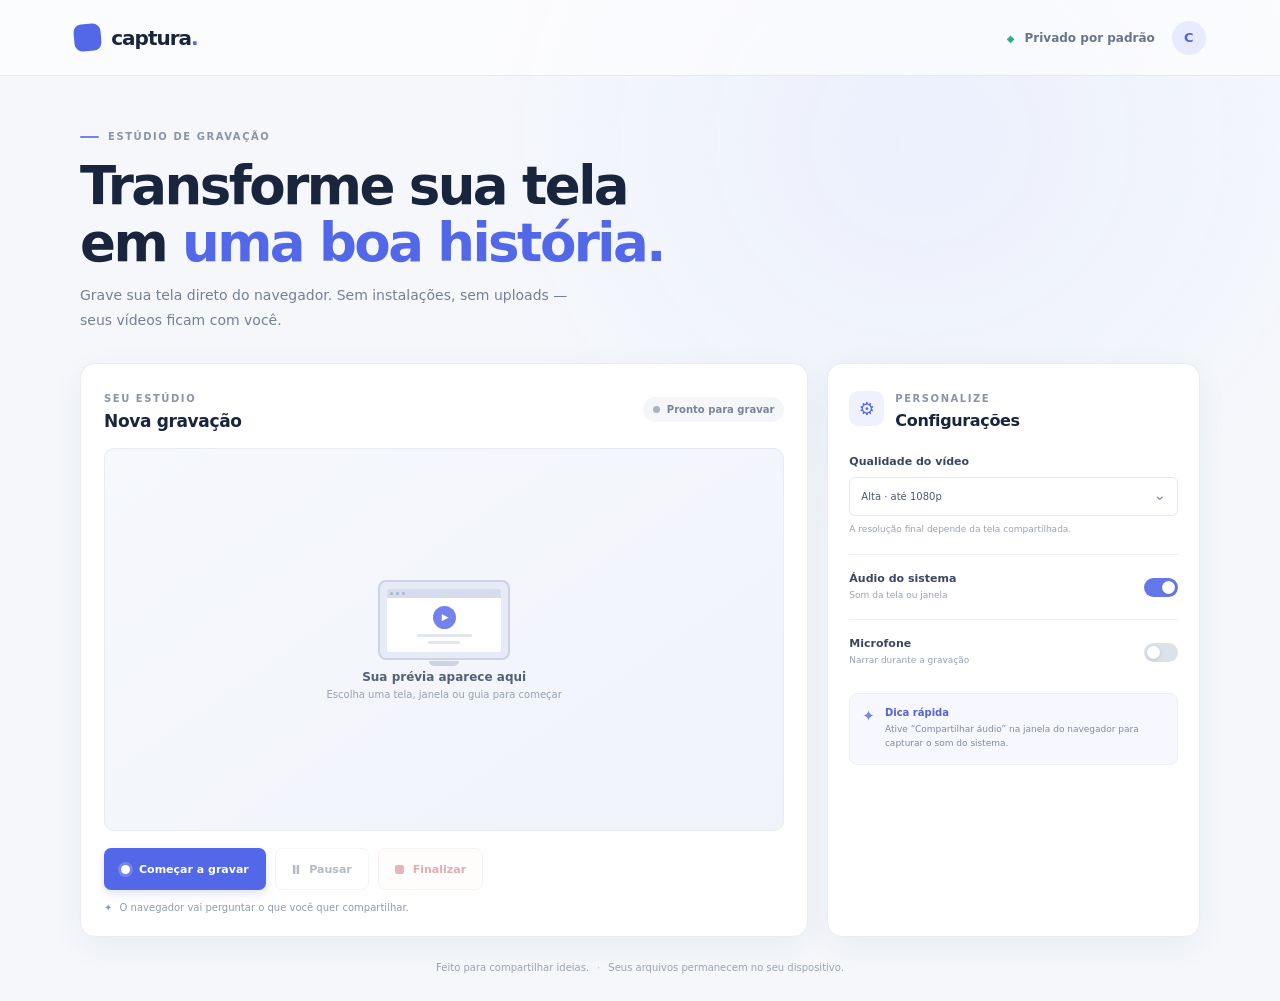
==== index.html @ 2ea48a38 "captura" ====
<!doctype html>
<html lang="pt-BR">
<head>
  <meta charset="utf-8">
  <meta name="viewport" content="width=device-width, initial-scale=1">
  <meta name="theme-color" content="#f5f7fb">
  <title>Captura — Gravador de tela</title>
  <link rel="stylesheet" href="style.css">
  <script src="script.js" defer></script>
</head>
<body>
  <div class="app-shell">
    <header class="topbar">
      <a class="brand" href="#inicio" aria-label="Captura, início">
        <span class="brand-mark" aria-hidden="true"><span></span><span></span><span></span><span></span></span>
        <span>captura<span class="brand-dot">.</span></span>
      </a>
      <div class="topbar-right">
        <span class="local-badge"><span class="lock-icon" aria-hidden="true">◆</span> Privado por padrão</span>
        <span class="avatar" aria-hidden="true">C</span>
      </div>
    </header>

    <main id="inicio">
      <section class="intro">
        <div class="eyebrow"><span class="eyebrow-line"></span> ESTÚDIO DE GRAVAÇÃO</div>
        <h1>Transforme sua tela<br>em <span>uma boa história.</span></h1>
        <p>Grave sua tela direto do navegador. Sem instalações, sem uploads — seus vídeos ficam com você.</p>
      </section>

      <section class="workspace" aria-label="Estúdio de gravação">
        <div class="studio-card">
          <div class="studio-heading">
            <div>
              <span class="section-kicker">SEU ESTÚDIO</span>
              <h2>Nova gravação</h2>
            </div>
            <div class="status-pill" id="statusPill"><span class="status-dot"></span><span id="statusText">Pronto para gravar</span></div>
          </div>

          <div class="preview" id="previewArea">
            <video id="previewVideo" autoplay muted playsinline aria-label="Pré-visualização da gravação"></video>
            <div class="preview-empty" id="previewEmpty">
              <div class="screen-illustration" aria-hidden="true">
                <div class="screen-top"><i></i><i></i><i></i></div>
                <div class="screen-content"><span class="screen-play">▶</span><span class="screen-line"></span><span class="screen-line short"></span></div>
                <span class="screen-stand"></span>
              </div>
              <strong>Sua prévia aparece aqui</strong>
              <span>Escolha uma tela, janela ou guia para começar</span>
            </div>
            <div class="preview-live" id="liveIndicator" hidden><span></span> AO VIVO</div>
            <div class="preview-timer" id="timerDisplay" hidden>00:00:00</div>
          </div>

          <div class="record-controls">
            <button class="button button-record" id="startButton" type="button">
              <span class="record-icon" aria-hidden="true"></span> Começar a gravar
            </button>
            <button class="button button-secondary" id="pauseButton" type="button" disabled>
              <span class="pause-icon" aria-hidden="true">Ⅱ</span> Pausar
            </button>
            <button class="button button-stop" id="stopButton" type="button" disabled>
              <span class="stop-icon" aria-hidden="true"></span> Finalizar
            </button>
          </div>
          <p class="inline-hint" id="recordingHint"><span aria-hidden="true">✦</span> O navegador vai perguntar o que você quer compartilhar.</p>

          <div class="result-panel" id="resultPanel" hidden>
            <div class="result-icon" aria-hidden="true">✓</div>
            <div class="result-copy"><strong>Gravação pronta!</strong><span id="resultDetails">Seu vídeo está preparado para download.</span></div>
            <a class="button button-download" id="downloadLink" href="#" download="gravacao-de-tela.webm">Baixar vídeo <span aria-hidden="true">↓</span></a>
            <button class="icon-button" id="dismissResult" type="button" aria-label="Fechar aviso">×</button>
          </div>
        </div>

        <aside class="settings-card">
          <div class="settings-heading">
            <div class="settings-icon" aria-hidden="true">⚙</div>
            <div><span class="section-kicker">PERSONALIZE</span><h2>Configurações</h2></div>
          </div>

          <div class="setting-group">
            <label class="setting-label" for="qualitySelect">Qualidade do vídeo</label>
            <div class="select-wrap"><select id="qualitySelect"><option value="standard">Padrão · 720p</option><option value="high" selected>Alta · até 1080p</option><option value="maximum">Máxima · original</option></select><span aria-hidden="true">⌄</span></div>
            <span class="setting-help">A resolução final depende da tela compartilhada.</span>
          </div>

          <div class="setting-divider"></div>
          <div class="setting-group audio-group">
            <div class="setting-label-row"><div><label class="setting-label" for="systemAudio">Áudio do sistema</label><span class="setting-help">Som da tela ou janela</span></div><label class="switch"><input id="systemAudio" type="checkbox" checked><span class="switch-track"></span><span class="sr-only">Incluir áudio do sistema</span></label></div>
          </div>
          <div class="setting-divider"></div>
          <div class="setting-group audio-group">
            <div class="setting-label-row"><div><label class="setting-label" for="microphone">Microfone</label><span class="setting-help">Narrar durante a gravação</span></div><label class="switch"><input id="microphone" type="checkbox"><span class="switch-track"></span><span class="sr-only">Incluir microfone</span></label></div>
          </div>

          <div class="tip-card"><span class="tip-sparkle" aria-hidden="true">✦</span><div><strong>Dica rápida</strong><p>Ative “Compartilhar áudio” na janela do navegador para capturar o som do sistema.</p></div></div>
        </aside>
      </section>

      <footer class="page-footer"><span>Feito para compartilhar ideias.</span><span class="footer-separator">·</span><span>Seus arquivos permanecem no seu dispositivo.</span></footer>
    </main>

    <div class="toast" id="toast" role="status" aria-live="polite"></div>
  </div>
</body>
</html>
---- style.css ----
:root {
  color-scheme: light;
  --ink: #18253d;
  --muted: #748097;
  --blue: #5268e8;
  --blue-dark: #4055d2;
  --line: #e8ebf2;
  --surface: #fff;
  --canvas: #f5f7fb;
  font-family: Inter, ui-sans-serif, system-ui, -apple-system, BlinkMacSystemFont, "Segoe UI", sans-serif;
  font-synthesis: none;
}

* { box-sizing: border-box; }
body { margin: 0; min-width: 320px; color: var(--ink); background: var(--canvas); }
button, select { font: inherit; }
button:focus-visible, select:focus-visible, a:focus-visible, input:focus-visible + .switch-track { outline: 3px solid #a8b5ff; outline-offset: 3px; }
.app-shell { min-height: 100vh; overflow: hidden; background: radial-gradient(ellipse at 72% 14%, rgba(230, 235, 255, .58), transparent 34%), var(--canvas); }
.topbar { height: 76px; padding: 0 max(5.8vw, 26px); border-bottom: 1px solid rgba(222, 227, 237, .72); display: flex; align-items: center; justify-content: space-between; background: rgba(255,255,255,.64); }
.brand { display: inline-flex; align-items: center; gap: 10px; color: var(--ink); text-decoration: none; font-size: 20px; font-weight: 760; letter-spacing: -1px; }
.brand-dot { color: var(--blue); }
.brand-mark { width: 27px; height: 27px; display: grid; grid-template-columns: 1fr 1fr; align-content: center; gap: 3px; padding: 5px; border-radius: 8px; background: var(--blue); transform: rotate(-5deg); }
.brand-mark span { border-radius: 2px; background: white; }
.brand-mark span:nth-child(2), .brand-mark span:nth-child(3) { opacity: .58; }
.topbar-right { display: flex; align-items: center; gap: 17px; }
.local-badge { color: #68758d; font-size: 12px; font-weight: 600; }
.lock-icon { margin-right: 6px; color: #35a985; font-size: 10px; }
.avatar { display: grid; width: 34px; height: 34px; place-items: center; color: #5265d7; background: #e8ebff; border-radius: 50%; font-size: 13px; font-weight: 700; }
main { width: min(1120px, calc(100% - 48px)); margin: 0 auto; }
.intro { padding: 55px 0 31px; max-width: 620px; }
.eyebrow, .section-kicker { color: #8994a8; font-size: 10px; font-weight: 750; letter-spacing: 1.55px; }
.eyebrow { display: flex; align-items: center; gap: 9px; }
.eyebrow-line { width: 19px; height: 2px; background: #7282ee; border-radius: 2px; }
h1 { margin: 15px 0 12px; font-size: clamp(35px, 4.5vw, 53px); line-height: 1.08; letter-spacing: -2.55px; font-weight: 740; }
h1 span { color: var(--blue); }
.intro p { max-width: 510px; margin: 0; color: var(--muted); font-size: 14px; line-height: 1.75; }
.workspace { display: grid; grid-template-columns: minmax(0, 1.72fr) minmax(285px, .88fr); align-items: stretch; gap: 19px; }
.studio-card, .settings-card { background: var(--surface); border: 1px solid #e9ecf3; border-radius: 15px; box-shadow: 0 9px 32px rgba(39, 54, 93, .055); }
.studio-card { padding: 23px; min-width: 0; }
.studio-heading { display: flex; align-items: center; justify-content: space-between; gap: 12px; padding-bottom: 17px; }
.studio-heading h2, .settings-heading h2 { margin: 5px 0 0; color: var(--ink); font-size: 17px; letter-spacing: -.35px; }
.status-pill { display: flex; align-items: center; gap: 7px; padding: 7px 10px; color: #79849a; border-radius: 20px; background: #f4f6f9; font-size: 10px; font-weight: 600; white-space: nowrap; }
.status-dot { width: 7px; height: 7px; border-radius: 50%; background: #aab3c2; }
.status-pill.is-recording { color: #c94551; background: #fff0f1; }
.status-pill.is-recording .status-dot { background: #e04c5a; box-shadow: 0 0 0 3px rgba(224,76,90,.13); animation: pulse 1.4s infinite; }
.status-pill.is-paused { color: #ad7b23; background: #fff7e6; }
.status-pill.is-paused .status-dot { background: #e0a83f; }
.preview { position: relative; display: grid; min-height: 286px; aspect-ratio: 16 / 9; overflow: hidden; place-items: center; border: 1px solid #e8ebf2; border-radius: 10px; background: linear-gradient(145deg, #f6f8fc, #f0f3fa); }
.preview video { display: none; width: 100%; height: 100%; object-fit: contain; background: #111; }
.preview.has-video video { display: block; }
.preview-empty { display: flex; flex-direction: column; align-items: center; padding: 22px; text-align: center; }
.preview-empty strong { margin-top: 10px; color: #526078; font-size: 12px; font-weight: 650; }
.preview-empty > span { margin-top: 5px; color: #96a0b1; font-size: 10px; }
.screen-illustration { position: relative; width: 132px; height: 80px; padding: 7px; border: 2px solid #cbd3e4; border-radius: 8px; background: #e7eaf7; }
.screen-top { display: flex; gap: 3px; height: 9px; align-items: center; padding-left: 3px; border-radius: 3px 3px 0 0; background: #d6dcef; }
.screen-top i { width: 3px; height: 3px; border-radius: 50%; background: #aab5ce; }
.screen-content { position: relative; display: flex; height: 54px; align-items: center; justify-content: center; flex-direction: column; gap: 4px; border-radius: 0 0 3px 3px; background: #fff; }
.screen-play { display: grid; width: 23px; height: 23px; margin-bottom: 1px; place-items: center; padding-left: 2px; border-radius: 50%; color: #fff; background: #7383eb; font-size: 9px; }
.screen-line { width: 55px; height: 3px; border-radius: 3px; background: #e2e6f0; }
.screen-line.short { width: 32px; }
.screen-stand { position: absolute; bottom: -8px; left: 50%; width: 30px; height: 5px; transform: translateX(-50%); border-radius: 0 0 5px 5px; background: #cbd3e4; }
.preview-live, .preview-timer { position: absolute; z-index: 1; top: 12px; padding: 6px 9px; border-radius: 5px; color: white; background: rgba(20, 26, 39, .76); font-size: 10px; font-variant-numeric: tabular-nums; }
.preview-live { left: 12px; color: #fff; font-weight: 750; letter-spacing: .8px; }
.preview-live span { display: inline-block; width: 6px; height: 6px; margin-right: 5px; border-radius: 50%; background: #f0525e; }
.preview-timer { right: 12px; font-weight: 650; }
.record-controls { display: flex; flex-wrap: wrap; gap: 9px; padding-top: 17px; }
.button { min-height: 42px; display: inline-flex; align-items: center; justify-content: center; gap: 9px; padding: 0 16px; border: 1px solid transparent; border-radius: 7px; cursor: pointer; text-decoration: none; font-size: 11px; font-weight: 680; transition: transform .15s ease, background .15s ease, box-shadow .15s ease; }
.button:not(:disabled):hover { transform: translateY(-1px); }
.button:disabled { opacity: .43; cursor: not-allowed; }
.button-record { color: white; background: var(--blue); box-shadow: 0 4px 10px rgba(82,104,232,.17); }
.button-record:not(:disabled):hover { background: var(--blue-dark); box-shadow: 0 6px 15px rgba(82,104,232,.24); }
.record-icon { width: 9px; height: 9px; border-radius: 50%; background: #fff; box-shadow: 0 0 0 3px rgba(255,255,255,.2); }
.button-secondary { color: #526078; border-color: #e5e8ef; background: #fff; }
.button-secondary:hover:not(:disabled) { background: #f8f9fc; }
.button-stop { color: #b5444e; border-color: #f2dfe1; background: #fff9f9; }
.stop-icon { width: 9px; height: 9px; border-radius: 2px; background: #ca5862; }
.pause-icon { font-size: 13px; line-height: 1; }
.inline-hint { margin: 12px 0 0; color: #909bad; font-size: 10px; }
.inline-hint span { margin-right: 4px; color: #8795ee; }
.settings-card { padding: 23px 21px; }
.settings-heading { display: flex; align-items: center; gap: 11px; padding-bottom: 25px; }
.settings-heading h2 { font-size: 16px; }
.settings-icon { display: grid; width: 35px; height: 35px; place-items: center; color: #596ce0; background: #eff1ff; border-radius: 9px; font-size: 18px; }
.setting-group { display: block; }
.setting-label { display: block; color: #394761; font-size: 11px; font-weight: 680; }
.select-wrap { position: relative; margin-top: 9px; }
.select-wrap select { width: 100%; height: 39px; appearance: none; padding: 0 34px 0 11px; border: 1px solid #e4e8f0; border-radius: 6px; color: #4c5870; background: #fff; font-size: 10px; cursor: pointer; }
.select-wrap > span { position: absolute; top: 9px; right: 12px; color: #8791a3; pointer-events: none; font-size: 15px; }
.setting-help { display: block; margin-top: 7px; color: #99a2b1; font-size: 9px; line-height: 1.5; }
.setting-divider { height: 1px; margin: 17px 0; background: #eef0f4; }
.setting-label-row { display: flex; justify-content: space-between; align-items: center; gap: 10px; }
.audio-group .setting-help { margin-top: 4px; }
.switch { position: relative; display: inline-flex; width: 34px; height: 19px; flex: 0 0 auto; cursor: pointer; }
.switch input { position: absolute; width: 1px; height: 1px; opacity: 0; }
.switch-track { width: 34px; height: 19px; border-radius: 20px; background: #dce1ea; transition: background .18s; }
.switch-track::after { position: absolute; top: 3px; left: 3px; width: 13px; height: 13px; border-radius: 50%; background: white; box-shadow: 0 1px 3px rgba(30,42,66,.18); content: ""; transition: transform .18s; }
.switch input:checked + .switch-track { background: #6578e9; }
.switch input:checked + .switch-track::after { transform: translateX(15px); }
.sr-only { position: absolute; width: 1px; height: 1px; padding: 0; overflow: hidden; clip: rect(0,0,0,0); white-space: nowrap; clip-path: inset(50%); }
.tip-card { display: flex; gap: 10px; margin-top: 25px; padding: 13px 12px; border: 1px solid #eceeff; border-radius: 8px; background: #f7f8ff; }
.tip-sparkle { color: #7585ed; font-size: 15px; }
.tip-card strong { display: block; margin-bottom: 4px; color: #5363c8; font-size: 10px; }
.tip-card p { margin: 0; color: #7f89a4; font-size: 9px; line-height: 1.6; }
.result-panel { display: flex; align-items: center; gap: 10px; margin-top: 16px; padding: 12px; border: 1px solid #dcefe6; border-radius: 8px; background: #f5fbf8; }
.result-icon { display: grid; width: 26px; height: 26px; flex: 0 0 auto; place-items: center; color: #26956b; border-radius: 50%; background: #e1f4eb; font-size: 13px; font-weight: 800; }
.result-copy { display: flex; min-width: 0; flex: 1; flex-direction: column; gap: 3px; }
.result-copy strong { color: #32694f; font-size: 10px; }
.result-copy span { overflow: hidden; color: #7b9587; font-size: 9px; text-overflow: ellipsis; white-space: nowrap; }
.button-download { min-height: 32px; padding: 0 10px; color: #fff; background: #35a579; font-size: 9px; }
.button-download:hover { background: #278b65; }
.icon-button { width: 25px; height: 25px; flex: 0 0 auto; padding: 0; border: 0; color: #93a096; background: transparent; cursor: pointer; font-size: 18px; }
.page-footer { display: flex; justify-content: center; gap: 8px; padding: 25px 0 28px; color: #9aa3b2; font-size: 10px; }
.footer-separator { color: #c1c7d1; }
.toast { position: fixed; right: 22px; bottom: 22px; z-index: 3; max-width: min(380px, calc(100vw - 40px)); padding: 12px 16px; border: 1px solid #f1dcdb; border-radius: 8px; color: #8e4445; background: #fff7f6; box-shadow: 0 8px 26px rgba(31,42,66,.12); font-size: 12px; opacity: 0; pointer-events: none; transform: translateY(8px); transition: .2s ease; }
.toast.is-visible { opacity: 1; transform: translateY(0); }
[hidden] { display: none !important; }
@keyframes pulse { 50% { box-shadow: 0 0 0 5px rgba(224,76,90,.06); } }
@media (max-width: 760px) {
  .topbar { height: 65px; padding: 0 22px; }
  main { width: min(600px, calc(100% - 36px)); }
  .intro { padding: 42px 0 24px; }
  .workspace { grid-template-columns: 1fr; }
  .settings-card { padding: 20px; }
  .tip-card { margin-top: 20px; }
}
@media (max-width: 480px) {
  .topbar-right { gap: 10px; }
  .local-badge { font-size: 10px; }
  .intro p { font-size: 13px; }
  .studio-card { padding: 16px; }
  .preview { min-height: 205px; }
  .record-controls { display: grid; grid-template-columns: 1fr 1fr; }
  .button-record { grid-column: 1 / -1; }
  .record-controls .button { padding: 0 10px; }
  .result-panel { flex-wrap: wrap; }
  .result-copy { min-width: calc(100% - 45px); }
  .button-download { margin-left: 36px; }
  .page-footer { flex-wrap: wrap; text-align: center; font-size: 9px; }
}
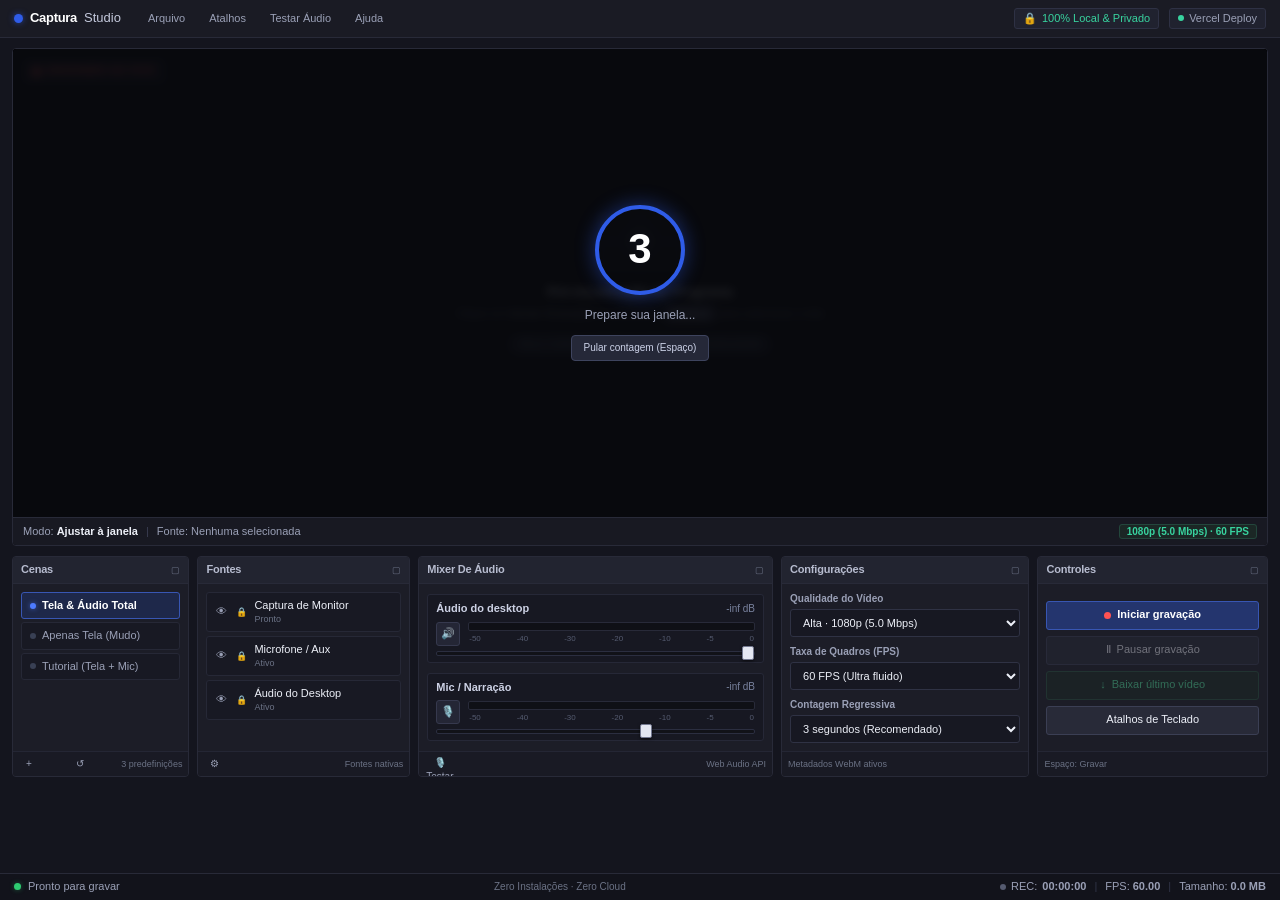
==== commit d1dc131c: "feat: OBS Studio interface, Web Audio API mixer with VU meters, countdown and WebM duration fix" ====
--- a/index.html
+++ b/index.html
@@ -3,106 +3,405 @@
 <head>
   <meta charset="utf-8">
   <meta name="viewport" content="width=device-width, initial-scale=1">
-  <meta name="theme-color" content="#f5f7fb">
-  <title>Captura — Gravador de tela</title>
+  <meta name="theme-color" content="#161720">
+  <title>Captura Studio — Gravador de Tela Web</title>
   <link rel="stylesheet" href="style.css">
+  <script src="fix-webm-duration.js"></script>
   <script src="script.js" defer></script>
 </head>
-<body>
-  <div class="app-shell">
-    <header class="topbar">
-      <a class="brand" href="#inicio" aria-label="Captura, início">
-        <span class="brand-mark" aria-hidden="true"><span></span><span></span><span></span><span></span></span>
-        <span>captura<span class="brand-dot">.</span></span>
-      </a>
-      <div class="topbar-right">
-        <span class="local-badge"><span class="lock-icon" aria-hidden="true">◆</span> Privado por padrão</span>
-        <span class="avatar" aria-hidden="true">C</span>
+<body class="obs-theme">
+  <div class="app-window">
+    
+    <!-- OBS Top Menu Bar -->
+    <header class="obs-menu-bar">
+      <div class="menu-items">
+        <span class="obs-brand">
+          <span class="obs-logo-dot"></span>
+          <strong>Captura</strong> Studio
+        </span>
+        <button class="menu-btn" id="menuFileBtn" type="button">Arquivo</button>
+        <button class="menu-btn" id="menuShortcutsBtn" type="button">Atalhos</button>
+        <button class="menu-btn" id="menuAudioBtn" type="button">Testar Áudio</button>
+        <button class="menu-btn" id="menuHelpBtn" type="button">Ajuda</button>
+      </div>
+      <div class="menu-meta">
+        <span class="meta-tag meta-private">
+          <span class="lock-icon" aria-hidden="true">🔒</span> 100% Local & Privado
+        </span>
+        <span class="meta-tag meta-deploy">
+          <span class="deploy-dot"></span> Vercel Deploy
+        </span>
       </div>
     </header>
 
-    <main id="inicio">
-      <section class="intro">
-        <div class="eyebrow"><span class="eyebrow-line"></span> ESTÚDIO DE GRAVAÇÃO</div>
-        <h1>Transforme sua tela<br>em <span>uma boa história.</span></h1>
-        <p>Grave sua tela direto do navegador. Sem instalações, sem uploads — seus vídeos ficam com você.</p>
+    <!-- OBS Main Viewport (Canvas Preview) -->
+    <main class="obs-main">
+      <div class="canvas-viewport" id="canvasViewport">
+        <div class="preview-canvas-container" id="previewArea">
+          <video id="previewVideo" autoplay muted playsinline aria-label="Pré-visualização da gravação"></video>
+          
+          <!-- Idle / Empty Canvas Placeholder -->
+          <div class="canvas-empty" id="canvasEmpty">
+            <div class="obs-canvas-target" aria-hidden="true">
+              <div class="target-cross"></div>
+              <div class="target-center">▶</div>
+            </div>
+            <div class="canvas-empty-text">
+              <strong>Pré-visualização do Programa</strong>
+              <span>Clique em <b>Iniciar Gravação</b> ou pressione <kbd>Espaço</kbd> para selecionar a tela</span>
+            </div>
+            <div class="canvas-guide-badge">TELA CHEIA · JANELA · GUIA DO NAVEGADOR</div>
+          </div>
+
+          <!-- Countdown Overlay (3, 2, 1...) -->
+          <div class="countdown-overlay" id="countdownOverlay" hidden>
+            <div class="countdown-circle">
+              <span class="countdown-number" id="countdownNumber">3</span>
+            </div>
+            <p class="countdown-label">Prepare sua janela...</p>
+            <button class="countdown-skip-btn" id="skipCountdownBtn" type="button">Pular contagem (Espaço)</button>
+          </div>
+
+          <!-- Canvas Live Indicators -->
+          <div class="canvas-overlay-top">
+            <div class="canvas-tag live-tag" id="liveTag" hidden>
+              <span class="live-dot"></span> GRAVANDO AO VIVO
+            </div>
+            <div class="canvas-tag timer-tag" id="timerTag" hidden>
+              00:00:00
+            </div>
+          </div>
+        </div>
+
+        <!-- Canvas Toolbar (like OBS: "Dimensionar à janela", info) -->
+        <div class="canvas-toolbar">
+          <div class="canvas-toolbar-left">
+            <span class="canvas-tool-label">Modo: <b>Ajustar à janela</b></span>
+            <span class="tool-sep">|</span>
+            <span class="canvas-tool-label" id="streamResolutionLabel">Fonte: Nenhuma selecionada</span>
+          </div>
+          <div class="canvas-toolbar-right">
+            <span class="canvas-quality-badge" id="canvasQualityBadge">1080p · 60 FPS</span>
+          </div>
+        </div>
+      </div>
+
+      <!-- OBS Bottom Docks Area -->
+      <section class="obs-docks" aria-label="Painéis do Estúdio">
+        
+        <!-- Dock 1: Cenas / Modos -->
+        <div class="dock-panel dock-scenes">
+          <div class="dock-header">
+            <span class="dock-title">Cenas</span>
+            <div class="dock-tools"><span class="dock-icon">▢</span></div>
+          </div>
+          <div class="dock-content">
+            <ul class="scene-list" id="sceneList">
+              <li class="scene-item active" data-scene="standard">
+                <span class="scene-marker"></span>
+                <span class="scene-name">Tela & Áudio Total</span>
+              </li>
+              <li class="scene-item" data-scene="screen-only">
+                <span class="scene-marker"></span>
+                <span class="scene-name">Apenas Tela (Mudo)</span>
+              </li>
+              <li class="scene-item" data-scene="narration">
+                <span class="scene-marker"></span>
+                <span class="scene-name">Tutorial (Tela + Mic)</span>
+              </li>
+            </ul>
+          </div>
+          <div class="dock-bottom-bar">
+            <button class="dock-mini-btn" title="Cena Padrão" type="button">+</button>
+            <button class="dock-mini-btn" title="Redefinir" type="button">↺</button>
+            <span class="dock-mini-info">3 predefinições</span>
+          </div>
+        </div>
+
+        <!-- Dock 2: Fontes (Sources) -->
+        <div class="dock-panel dock-sources">
+          <div class="dock-header">
+            <span class="dock-title">Fontes</span>
+            <div class="dock-tools"><span class="dock-icon">▢</span></div>
+          </div>
+          <div class="dock-content">
+            <div class="source-list">
+              <!-- Source: Screen -->
+              <div class="source-item" id="sourceScreenItem">
+                <button class="source-toggle-btn active" id="toggleScreenBtn" title="Ativar/Desativar Captura de Tela" type="button">
+                  <span class="source-eye-icon">👁</span>
+                </button>
+                <span class="source-lock-icon">🔒</span>
+                <div class="source-info">
+                  <span class="source-title">Captura de Monitor</span>
+                  <span class="source-sub" id="sourceScreenStatus">Pronto</span>
+                </div>
+              </div>
+              <!-- Source: Mic -->
+              <div class="source-item" id="sourceMicItem">
+                <button class="source-toggle-btn active" id="toggleMicBtn" title="Ligar/Desligar Microfone" type="button">
+                  <span class="source-eye-icon" id="micEyeIcon">👁</span>
+                </button>
+                <span class="source-lock-icon">🔒</span>
+                <div class="source-info">
+                  <span class="source-title">Microfone / Aux</span>
+                  <span class="source-sub" id="sourceMicStatus">Ativo</span>
+                </div>
+              </div>
+              <!-- Source: Desktop Audio -->
+              <div class="source-item" id="sourceSysAudioItem">
+                <button class="source-toggle-btn active" id="toggleSysAudioBtn" title="Ligar/Desligar Áudio Desktop" type="button">
+                  <span class="source-eye-icon" id="sysEyeIcon">👁</span>
+                </button>
+                <span class="source-lock-icon">🔒</span>
+                <div class="source-info">
+                  <span class="source-title">Áudio do Desktop</span>
+                  <span class="source-sub" id="sourceSysAudioStatus">Ativo</span>
+                </div>
+              </div>
+            </div>
+          </div>
+          <div class="dock-bottom-bar">
+            <button class="dock-mini-btn" title="Configurações de Fontes" type="button">⚙</button>
+            <span class="dock-mini-info">Fontes nativas</span>
+          </div>
+        </div>
+
+        <!-- Dock 3: Mixer de Áudio (Audio Mixer with VU Meters) -->
+        <div class="dock-panel dock-mixer">
+          <div class="dock-header">
+            <span class="dock-title">Mixer de áudio</span>
+            <div class="dock-tools"><span class="dock-icon">▢</span></div>
+          </div>
+          <div class="dock-content dock-content-mixer">
+            
+            <!-- Desktop Audio Channel -->
+            <div class="mixer-channel" id="desktopMixerChannel">
+              <div class="channel-header">
+                <span class="channel-title">Áudio do desktop</span>
+                <span class="channel-db" id="desktopDbLabel">-inf dB</span>
+              </div>
+              <div class="channel-body">
+                <button class="mixer-mute-btn" id="desktopMuteBtn" title="Silenciar Áudio Desktop" type="button">
+                  <span class="mute-icon" id="desktopMuteIcon">🔊</span>
+                </button>
+                <div class="vu-wrapper">
+                  <div class="vu-meter">
+                    <div class="vu-fill" id="desktopVuFill" style="width: 0%;"></div>
+                  </div>
+                  <div class="vu-scale">
+                    <span>-50</span>
+                    <span>-40</span>
+                    <span>-30</span>
+                    <span>-20</span>
+                    <span>-10</span>
+                    <span>-5</span>
+                    <span>0</span>
+                  </div>
+                </div>
+              </div>
+              <div class="channel-fader-row">
+                <input class="obs-fader" id="desktopFader" type="range" min="0" max="1" step="0.01" value="1" title="Volume do Desktop">
+              </div>
+            </div>
+
+            <!-- Mic Audio Channel -->
+            <div class="mixer-channel" id="micMixerChannel">
+              <div class="channel-header">
+                <span class="channel-title">Mic / Narração</span>
+                <span class="channel-db" id="micDbLabel">-inf dB</span>
+              </div>
+              <div class="channel-body">
+                <button class="mixer-mute-btn" id="micMuteBtn" title="Silenciar Microfone" type="button">
+                  <span class="mute-icon" id="micMuteIcon">🎙️</span>
+                </button>
+                <div class="vu-wrapper">
+                  <div class="vu-meter">
+                    <div class="vu-fill" id="micVuFill" style="width: 0%;"></div>
+                  </div>
+                  <div class="vu-scale">
+                    <span>-50</span>
+                    <span>-40</span>
+                    <span>-30</span>
+                    <span>-20</span>
+                    <span>-10</span>
+                    <span>-5</span>
+                    <span>0</span>
+                  </div>
+                </div>
+              </div>
+              <div class="channel-fader-row">
+                <input class="obs-fader" id="micFader" type="range" min="0" max="1.5" step="0.01" value="1" title="Volume do Microfone">
+              </div>
+            </div>
+
+          </div>
+          <div class="dock-bottom-bar">
+            <button class="dock-mini-btn" id="testMicBtn" title="Testar Microfone agora" type="button">🎙️ Testar Mic</button>
+            <span class="dock-mini-info">Web Audio API</span>
+          </div>
+        </div>
+
+        <!-- Dock 4: Configurações Rápidas -->
+        <div class="dock-panel dock-settings">
+          <div class="dock-header">
+            <span class="dock-title">Configurações</span>
+            <div class="dock-tools"><span class="dock-icon">▢</span></div>
+          </div>
+          <div class="dock-content dock-content-compact">
+            
+            <div class="obs-form-group">
+              <label class="obs-label" for="qualitySelect">Qualidade do Vídeo</label>
+              <select class="obs-select" id="qualitySelect">
+                <option value="standard">Padrão · 720p (2.5 Mbps)</option>
+                <option value="high" selected>Alta · 1080p (5.0 Mbps)</option>
+                <option value="maximum">Máxima · Original (8.0 Mbps)</option>
+              </select>
+            </div>
+
+            <div class="obs-form-group">
+              <label class="obs-label" for="fpsSelect">Taxa de Quadros (FPS)</label>
+              <select class="obs-select" id="fpsSelect">
+                <option value="60" selected>60 FPS (Ultra fluido)</option>
+                <option value="30">30 FPS (Padrão)</option>
+              </select>
+            </div>
+
+            <div class="obs-form-group">
+              <label class="obs-label" for="countdownSelect">Contagem Regressiva</label>
+              <select class="obs-select" id="countdownSelect">
+                <option value="3" selected>3 segundos (Recomendado)</option>
+                <option value="5">5 segundos</option>
+                <option value="0">Desativada (Instantâneo)</option>
+              </select>
+            </div>
+
+          </div>
+          <div class="dock-bottom-bar">
+            <span class="dock-mini-info">Metadados WebM ativos</span>
+          </div>
+        </div>
+
+        <!-- Dock 5: Controles (OBS Action Controls) -->
+        <div class="dock-panel dock-controls">
+          <div class="dock-header">
+            <span class="dock-title">Controles</span>
+            <div class="dock-tools"><span class="dock-icon">▢</span></div>
+          </div>
+          <div class="dock-content dock-content-controls">
+            <!-- Record Button -->
+            <button class="obs-btn obs-btn-record" id="recordButton" type="button">
+              <span class="btn-rec-dot"></span> Iniciar gravação
+            </button>
+            
+            <!-- Pause Button -->
+            <button class="obs-btn obs-btn-secondary" id="pauseButton" type="button" disabled>
+              <span class="pause-icon" aria-hidden="true">Ⅱ</span> Pausar gravação
+            </button>
+
+            <!-- Download Button -->
+            <button class="obs-btn obs-btn-download" id="downloadButton" type="button" disabled>
+              <span class="download-icon" aria-hidden="true">↓</span> Baixar último vídeo
+            </button>
+
+            <!-- Help / Reset -->
+            <button class="obs-btn obs-btn-secondary" id="shortcutsBtn" type="button">
+              Atalhos de Teclado
+            </button>
+          </div>
+          <div class="dock-bottom-bar">
+            <span class="dock-mini-info" id="shortcutHint">Espaço: Gravar</span>
+          </div>
+        </div>
+
       </section>
-
-      <section class="workspace" aria-label="Estúdio de gravação">
-        <div class="studio-card">
-          <div class="studio-heading">
-            <div>
-              <span class="section-kicker">SEU ESTÚDIO</span>
-              <h2>Nova gravação</h2>
-            </div>
-            <div class="status-pill" id="statusPill"><span class="status-dot"></span><span id="statusText">Pronto para gravar</span></div>
-          </div>
-
-          <div class="preview" id="previewArea">
-            <video id="previewVideo" autoplay muted playsinline aria-label="Pré-visualização da gravação"></video>
-            <div class="preview-empty" id="previewEmpty">
-              <div class="screen-illustration" aria-hidden="true">
-                <div class="screen-top"><i></i><i></i><i></i></div>
-                <div class="screen-content"><span class="screen-play">▶</span><span class="screen-line"></span><span class="screen-line short"></span></div>
-                <span class="screen-stand"></span>
-              </div>
-              <strong>Sua prévia aparece aqui</strong>
-              <span>Escolha uma tela, janela ou guia para começar</span>
-            </div>
-            <div class="preview-live" id="liveIndicator" hidden><span></span> AO VIVO</div>
-            <div class="preview-timer" id="timerDisplay" hidden>00:00:00</div>
-          </div>
-
-          <div class="record-controls">
-            <button class="button button-record" id="startButton" type="button">
-              <span class="record-icon" aria-hidden="true"></span> Começar a gravar
-            </button>
-            <button class="button button-secondary" id="pauseButton" type="button" disabled>
-              <span class="pause-icon" aria-hidden="true">Ⅱ</span> Pausar
-            </button>
-            <button class="button button-stop" id="stopButton" type="button" disabled>
-              <span class="stop-icon" aria-hidden="true"></span> Finalizar
-            </button>
-          </div>
-          <p class="inline-hint" id="recordingHint"><span aria-hidden="true">✦</span> O navegador vai perguntar o que você quer compartilhar.</p>
-
-          <div class="result-panel" id="resultPanel" hidden>
-            <div class="result-icon" aria-hidden="true">✓</div>
-            <div class="result-copy"><strong>Gravação pronta!</strong><span id="resultDetails">Seu vídeo está preparado para download.</span></div>
-            <a class="button button-download" id="downloadLink" href="#" download="gravacao-de-tela.webm">Baixar vídeo <span aria-hidden="true">↓</span></a>
-            <button class="icon-button" id="dismissResult" type="button" aria-label="Fechar aviso">×</button>
-          </div>
-        </div>
-
-        <aside class="settings-card">
-          <div class="settings-heading">
-            <div class="settings-icon" aria-hidden="true">⚙</div>
-            <div><span class="section-kicker">PERSONALIZE</span><h2>Configurações</h2></div>
-          </div>
-
-          <div class="setting-group">
-            <label class="setting-label" for="qualitySelect">Qualidade do vídeo</label>
-            <div class="select-wrap"><select id="qualitySelect"><option value="standard">Padrão · 720p</option><option value="high" selected>Alta · até 1080p</option><option value="maximum">Máxima · original</option></select><span aria-hidden="true">⌄</span></div>
-            <span class="setting-help">A resolução final depende da tela compartilhada.</span>
-          </div>
-
-          <div class="setting-divider"></div>
-          <div class="setting-group audio-group">
-            <div class="setting-label-row"><div><label class="setting-label" for="systemAudio">Áudio do sistema</label><span class="setting-help">Som da tela ou janela</span></div><label class="switch"><input id="systemAudio" type="checkbox" checked><span class="switch-track"></span><span class="sr-only">Incluir áudio do sistema</span></label></div>
-          </div>
-          <div class="setting-divider"></div>
-          <div class="setting-group audio-group">
-            <div class="setting-label-row"><div><label class="setting-label" for="microphone">Microfone</label><span class="setting-help">Narrar durante a gravação</span></div><label class="switch"><input id="microphone" type="checkbox"><span class="switch-track"></span><span class="sr-only">Incluir microfone</span></label></div>
-          </div>
-
-          <div class="tip-card"><span class="tip-sparkle" aria-hidden="true">✦</span><div><strong>Dica rápida</strong><p>Ative “Compartilhar áudio” na janela do navegador para capturar o som do sistema.</p></div></div>
-        </aside>
-      </section>
-
-      <footer class="page-footer"><span>Feito para compartilhar ideias.</span><span class="footer-separator">·</span><span>Seus arquivos permanecem no seu dispositivo.</span></footer>
     </main>
 
-    <div class="toast" id="toast" role="status" aria-live="polite"></div>
+    <!-- OBS Bottom Status Bar -->
+    <footer class="obs-status-bar">
+      <div class="status-left">
+        <span class="status-indicator-dot ready" id="globalStatusDot"></span>
+        <span class="status-label" id="globalStatusText">Pronto para gravar</span>
+      </div>
+      <div class="status-center">
+        <span class="status-pill-badge">Zero Instalações · Zero Cloud</span>
+      </div>
+      <div class="status-right">
+        <span class="status-metric rec-metric" id="recStatusMetric">
+          <span class="rec-dot-mini"></span> REC: <strong id="statusTimerDisplay">00:00:00</strong>
+        </span>
+        <span class="metric-sep">|</span>
+        <span class="status-metric" id="statusFpsMetric">FPS: <strong>60.00</strong></span>
+        <span class="metric-sep">|</span>
+        <span class="status-metric" id="statusSizeMetric">Tamanho: <strong id="statusSizeDisplay">0.0 MB</strong></span>
+      </div>
+    </footer>
+
+    <!-- Result / Download Modal (OBS Dialog Style) -->
+    <div class="obs-modal-backdrop" id="resultModal" hidden>
+      <div class="obs-modal-card" role="dialog" aria-modal="true" aria-labelledby="modalTitle">
+        <div class="obs-modal-header">
+          <span class="obs-modal-title" id="modalTitle">✓ Gravação Concluída</span>
+          <button class="obs-modal-close" id="closeResultModal" type="button" aria-label="Fechar">×</button>
+        </div>
+        <div class="obs-modal-body">
+          <div class="video-preview-wrapper">
+            <video id="resultVideoPlayer" controls playsinline></video>
+          </div>
+          <div class="result-meta-grid">
+            <div class="meta-card">
+              <span class="meta-label">Duração</span>
+              <strong class="meta-val" id="resultDurationVal">00:00:00</strong>
+            </div>
+            <div class="meta-card">
+              <span class="meta-label">Tamanho do Arquivo</span>
+              <strong class="meta-val" id="resultSizeVal">0 MB</strong>
+            </div>
+            <div class="meta-card">
+              <span class="meta-label">Formato</span>
+              <strong class="meta-val" id="resultFormatVal">WEBM (Seekable)</strong>
+            </div>
+            <div class="meta-card">
+              <span class="meta-label">Armazenamento</span>
+              <strong class="meta-val" style="color: #4ade80;">100% Local</strong>
+            </div>
+          </div>
+        </div>
+        <div class="obs-modal-footer">
+          <a class="obs-btn obs-btn-record" id="modalDownloadBtn" href="#" download="gravacao-captura.webm">
+            ⬇ Baixar Vídeo Agora
+          </a>
+          <button class="obs-btn obs-btn-secondary" id="modalNewRecordBtn" type="button">
+            Nova Gravação
+          </button>
+        </div>
+      </div>
+    </div>
+
+    <!-- Shortcuts Dialog -->
+    <div class="obs-modal-backdrop" id="shortcutsModal" hidden>
+      <div class="obs-modal-card modal-compact" role="dialog" aria-modal="true" aria-labelledby="shortcutsTitle">
+        <div class="obs-modal-header">
+          <span class="obs-modal-title" id="shortcutsTitle">⌨️ Atalhos de Teclado</span>
+          <button class="obs-modal-close" id="closeShortcutsModal" type="button" aria-label="Fechar">×</button>
+        </div>
+        <div class="obs-modal-body">
+          <div class="shortcuts-grid">
+            <div class="shortcut-row"><kbd>Espaço</kbd> ou <kbd>Alt + R</kbd> <span>Iniciar / Parar Gravação</span></div>
+            <div class="shortcut-row"><kbd>Alt + P</kbd> <span>Pausar / Retomar Gravação</span></div>
+            <div class="shortcut-row"><kbd>Esc</kbd> <span>Pular contagem / Fechar janelas</span></div>
+            <div class="shortcut-row"><kbd>M</kbd> <span>Silenciar / Ativar Microfone</span></div>
+          </div>
+        </div>
+        <div class="obs-modal-footer">
+          <button class="obs-btn obs-btn-secondary" id="dismissShortcutsBtn" type="button">Entendi</button>
+        </div>
+      </div>
+    </div>
+
+    <!-- Notification Toast -->
+    <div class="obs-toast" id="toast" role="status" aria-live="polite"></div>
+
   </div>
 </body>
 </html>
--- a/style.css
+++ b/style.css
@@ -1,139 +1,1198 @@
+/* ==========================================================================
+   Captura Studio — OBS Dark Theme Stylesheet
+   ========================================================================== */
+
 :root {
-  color-scheme: light;
-  --ink: #18253d;
-  --muted: #748097;
-  --blue: #5268e8;
-  --blue-dark: #4055d2;
-  --line: #e8ebf2;
-  --surface: #fff;
-  --canvas: #f5f7fb;
-  font-family: Inter, ui-sans-serif, system-ui, -apple-system, BlinkMacSystemFont, "Segoe UI", sans-serif;
-  font-synthesis: none;
-}
-
-* { box-sizing: border-box; }
-body { margin: 0; min-width: 320px; color: var(--ink); background: var(--canvas); }
-button, select { font: inherit; }
-button:focus-visible, select:focus-visible, a:focus-visible, input:focus-visible + .switch-track { outline: 3px solid #a8b5ff; outline-offset: 3px; }
-.app-shell { min-height: 100vh; overflow: hidden; background: radial-gradient(ellipse at 72% 14%, rgba(230, 235, 255, .58), transparent 34%), var(--canvas); }
-.topbar { height: 76px; padding: 0 max(5.8vw, 26px); border-bottom: 1px solid rgba(222, 227, 237, .72); display: flex; align-items: center; justify-content: space-between; background: rgba(255,255,255,.64); }
-.brand { display: inline-flex; align-items: center; gap: 10px; color: var(--ink); text-decoration: none; font-size: 20px; font-weight: 760; letter-spacing: -1px; }
-.brand-dot { color: var(--blue); }
-.brand-mark { width: 27px; height: 27px; display: grid; grid-template-columns: 1fr 1fr; align-content: center; gap: 3px; padding: 5px; border-radius: 8px; background: var(--blue); transform: rotate(-5deg); }
-.brand-mark span { border-radius: 2px; background: white; }
-.brand-mark span:nth-child(2), .brand-mark span:nth-child(3) { opacity: .58; }
-.topbar-right { display: flex; align-items: center; gap: 17px; }
-.local-badge { color: #68758d; font-size: 12px; font-weight: 600; }
-.lock-icon { margin-right: 6px; color: #35a985; font-size: 10px; }
-.avatar { display: grid; width: 34px; height: 34px; place-items: center; color: #5265d7; background: #e8ebff; border-radius: 50%; font-size: 13px; font-weight: 700; }
-main { width: min(1120px, calc(100% - 48px)); margin: 0 auto; }
-.intro { padding: 55px 0 31px; max-width: 620px; }
-.eyebrow, .section-kicker { color: #8994a8; font-size: 10px; font-weight: 750; letter-spacing: 1.55px; }
-.eyebrow { display: flex; align-items: center; gap: 9px; }
-.eyebrow-line { width: 19px; height: 2px; background: #7282ee; border-radius: 2px; }
-h1 { margin: 15px 0 12px; font-size: clamp(35px, 4.5vw, 53px); line-height: 1.08; letter-spacing: -2.55px; font-weight: 740; }
-h1 span { color: var(--blue); }
-.intro p { max-width: 510px; margin: 0; color: var(--muted); font-size: 14px; line-height: 1.75; }
-.workspace { display: grid; grid-template-columns: minmax(0, 1.72fr) minmax(285px, .88fr); align-items: stretch; gap: 19px; }
-.studio-card, .settings-card { background: var(--surface); border: 1px solid #e9ecf3; border-radius: 15px; box-shadow: 0 9px 32px rgba(39, 54, 93, .055); }
-.studio-card { padding: 23px; min-width: 0; }
-.studio-heading { display: flex; align-items: center; justify-content: space-between; gap: 12px; padding-bottom: 17px; }
-.studio-heading h2, .settings-heading h2 { margin: 5px 0 0; color: var(--ink); font-size: 17px; letter-spacing: -.35px; }
-.status-pill { display: flex; align-items: center; gap: 7px; padding: 7px 10px; color: #79849a; border-radius: 20px; background: #f4f6f9; font-size: 10px; font-weight: 600; white-space: nowrap; }
-.status-dot { width: 7px; height: 7px; border-radius: 50%; background: #aab3c2; }
-.status-pill.is-recording { color: #c94551; background: #fff0f1; }
-.status-pill.is-recording .status-dot { background: #e04c5a; box-shadow: 0 0 0 3px rgba(224,76,90,.13); animation: pulse 1.4s infinite; }
-.status-pill.is-paused { color: #ad7b23; background: #fff7e6; }
-.status-pill.is-paused .status-dot { background: #e0a83f; }
-.preview { position: relative; display: grid; min-height: 286px; aspect-ratio: 16 / 9; overflow: hidden; place-items: center; border: 1px solid #e8ebf2; border-radius: 10px; background: linear-gradient(145deg, #f6f8fc, #f0f3fa); }
-.preview video { display: none; width: 100%; height: 100%; object-fit: contain; background: #111; }
-.preview.has-video video { display: block; }
-.preview-empty { display: flex; flex-direction: column; align-items: center; padding: 22px; text-align: center; }
-.preview-empty strong { margin-top: 10px; color: #526078; font-size: 12px; font-weight: 650; }
-.preview-empty > span { margin-top: 5px; color: #96a0b1; font-size: 10px; }
-.screen-illustration { position: relative; width: 132px; height: 80px; padding: 7px; border: 2px solid #cbd3e4; border-radius: 8px; background: #e7eaf7; }
-.screen-top { display: flex; gap: 3px; height: 9px; align-items: center; padding-left: 3px; border-radius: 3px 3px 0 0; background: #d6dcef; }
-.screen-top i { width: 3px; height: 3px; border-radius: 50%; background: #aab5ce; }
-.screen-content { position: relative; display: flex; height: 54px; align-items: center; justify-content: center; flex-direction: column; gap: 4px; border-radius: 0 0 3px 3px; background: #fff; }
-.screen-play { display: grid; width: 23px; height: 23px; margin-bottom: 1px; place-items: center; padding-left: 2px; border-radius: 50%; color: #fff; background: #7383eb; font-size: 9px; }
-.screen-line { width: 55px; height: 3px; border-radius: 3px; background: #e2e6f0; }
-.screen-line.short { width: 32px; }
-.screen-stand { position: absolute; bottom: -8px; left: 50%; width: 30px; height: 5px; transform: translateX(-50%); border-radius: 0 0 5px 5px; background: #cbd3e4; }
-.preview-live, .preview-timer { position: absolute; z-index: 1; top: 12px; padding: 6px 9px; border-radius: 5px; color: white; background: rgba(20, 26, 39, .76); font-size: 10px; font-variant-numeric: tabular-nums; }
-.preview-live { left: 12px; color: #fff; font-weight: 750; letter-spacing: .8px; }
-.preview-live span { display: inline-block; width: 6px; height: 6px; margin-right: 5px; border-radius: 50%; background: #f0525e; }
-.preview-timer { right: 12px; font-weight: 650; }
-.record-controls { display: flex; flex-wrap: wrap; gap: 9px; padding-top: 17px; }
-.button { min-height: 42px; display: inline-flex; align-items: center; justify-content: center; gap: 9px; padding: 0 16px; border: 1px solid transparent; border-radius: 7px; cursor: pointer; text-decoration: none; font-size: 11px; font-weight: 680; transition: transform .15s ease, background .15s ease, box-shadow .15s ease; }
-.button:not(:disabled):hover { transform: translateY(-1px); }
-.button:disabled { opacity: .43; cursor: not-allowed; }
-.button-record { color: white; background: var(--blue); box-shadow: 0 4px 10px rgba(82,104,232,.17); }
-.button-record:not(:disabled):hover { background: var(--blue-dark); box-shadow: 0 6px 15px rgba(82,104,232,.24); }
-.record-icon { width: 9px; height: 9px; border-radius: 50%; background: #fff; box-shadow: 0 0 0 3px rgba(255,255,255,.2); }
-.button-secondary { color: #526078; border-color: #e5e8ef; background: #fff; }
-.button-secondary:hover:not(:disabled) { background: #f8f9fc; }
-.button-stop { color: #b5444e; border-color: #f2dfe1; background: #fff9f9; }
-.stop-icon { width: 9px; height: 9px; border-radius: 2px; background: #ca5862; }
-.pause-icon { font-size: 13px; line-height: 1; }
-.inline-hint { margin: 12px 0 0; color: #909bad; font-size: 10px; }
-.inline-hint span { margin-right: 4px; color: #8795ee; }
-.settings-card { padding: 23px 21px; }
-.settings-heading { display: flex; align-items: center; gap: 11px; padding-bottom: 25px; }
-.settings-heading h2 { font-size: 16px; }
-.settings-icon { display: grid; width: 35px; height: 35px; place-items: center; color: #596ce0; background: #eff1ff; border-radius: 9px; font-size: 18px; }
-.setting-group { display: block; }
-.setting-label { display: block; color: #394761; font-size: 11px; font-weight: 680; }
-.select-wrap { position: relative; margin-top: 9px; }
-.select-wrap select { width: 100%; height: 39px; appearance: none; padding: 0 34px 0 11px; border: 1px solid #e4e8f0; border-radius: 6px; color: #4c5870; background: #fff; font-size: 10px; cursor: pointer; }
-.select-wrap > span { position: absolute; top: 9px; right: 12px; color: #8791a3; pointer-events: none; font-size: 15px; }
-.setting-help { display: block; margin-top: 7px; color: #99a2b1; font-size: 9px; line-height: 1.5; }
-.setting-divider { height: 1px; margin: 17px 0; background: #eef0f4; }
-.setting-label-row { display: flex; justify-content: space-between; align-items: center; gap: 10px; }
-.audio-group .setting-help { margin-top: 4px; }
-.switch { position: relative; display: inline-flex; width: 34px; height: 19px; flex: 0 0 auto; cursor: pointer; }
-.switch input { position: absolute; width: 1px; height: 1px; opacity: 0; }
-.switch-track { width: 34px; height: 19px; border-radius: 20px; background: #dce1ea; transition: background .18s; }
-.switch-track::after { position: absolute; top: 3px; left: 3px; width: 13px; height: 13px; border-radius: 50%; background: white; box-shadow: 0 1px 3px rgba(30,42,66,.18); content: ""; transition: transform .18s; }
-.switch input:checked + .switch-track { background: #6578e9; }
-.switch input:checked + .switch-track::after { transform: translateX(15px); }
-.sr-only { position: absolute; width: 1px; height: 1px; padding: 0; overflow: hidden; clip: rect(0,0,0,0); white-space: nowrap; clip-path: inset(50%); }
-.tip-card { display: flex; gap: 10px; margin-top: 25px; padding: 13px 12px; border: 1px solid #eceeff; border-radius: 8px; background: #f7f8ff; }
-.tip-sparkle { color: #7585ed; font-size: 15px; }
-.tip-card strong { display: block; margin-bottom: 4px; color: #5363c8; font-size: 10px; }
-.tip-card p { margin: 0; color: #7f89a4; font-size: 9px; line-height: 1.6; }
-.result-panel { display: flex; align-items: center; gap: 10px; margin-top: 16px; padding: 12px; border: 1px solid #dcefe6; border-radius: 8px; background: #f5fbf8; }
-.result-icon { display: grid; width: 26px; height: 26px; flex: 0 0 auto; place-items: center; color: #26956b; border-radius: 50%; background: #e1f4eb; font-size: 13px; font-weight: 800; }
-.result-copy { display: flex; min-width: 0; flex: 1; flex-direction: column; gap: 3px; }
-.result-copy strong { color: #32694f; font-size: 10px; }
-.result-copy span { overflow: hidden; color: #7b9587; font-size: 9px; text-overflow: ellipsis; white-space: nowrap; }
-.button-download { min-height: 32px; padding: 0 10px; color: #fff; background: #35a579; font-size: 9px; }
-.button-download:hover { background: #278b65; }
-.icon-button { width: 25px; height: 25px; flex: 0 0 auto; padding: 0; border: 0; color: #93a096; background: transparent; cursor: pointer; font-size: 18px; }
-.page-footer { display: flex; justify-content: center; gap: 8px; padding: 25px 0 28px; color: #9aa3b2; font-size: 10px; }
-.footer-separator { color: #c1c7d1; }
-.toast { position: fixed; right: 22px; bottom: 22px; z-index: 3; max-width: min(380px, calc(100vw - 40px)); padding: 12px 16px; border: 1px solid #f1dcdb; border-radius: 8px; color: #8e4445; background: #fff7f6; box-shadow: 0 8px 26px rgba(31,42,66,.12); font-size: 12px; opacity: 0; pointer-events: none; transform: translateY(8px); transition: .2s ease; }
-.toast.is-visible { opacity: 1; transform: translateY(0); }
-[hidden] { display: none !important; }
-@keyframes pulse { 50% { box-shadow: 0 0 0 5px rgba(224,76,90,.06); } }
-@media (max-width: 760px) {
-  .topbar { height: 65px; padding: 0 22px; }
-  main { width: min(600px, calc(100% - 36px)); }
-  .intro { padding: 42px 0 24px; }
-  .workspace { grid-template-columns: 1fr; }
-  .settings-card { padding: 20px; }
-  .tip-card { margin-top: 20px; }
-}
-@media (max-width: 480px) {
-  .topbar-right { gap: 10px; }
-  .local-badge { font-size: 10px; }
-  .intro p { font-size: 13px; }
-  .studio-card { padding: 16px; }
-  .preview { min-height: 205px; }
-  .record-controls { display: grid; grid-template-columns: 1fr 1fr; }
-  .button-record { grid-column: 1 / -1; }
-  .record-controls .button { padding: 0 10px; }
-  .result-panel { flex-wrap: wrap; }
-  .result-copy { min-width: calc(100% - 45px); }
-  .button-download { margin-left: 36px; }
-  .page-footer { flex-wrap: wrap; text-align: center; font-size: 9px; }
-}
+  color-scheme: dark;
+  --obs-bg: #161720;
+  --obs-card: #1c1d27;
+  --obs-header: #222430;
+  --obs-canvas-bg: #0b0c10;
+  --obs-border: #282a38;
+  --obs-border-focus: #3f6ad8;
+  --obs-text-primary: #edf0f8;
+  --obs-text-secondary: #9aa0b6;
+  --obs-text-muted: #6b7285;
+  
+  --obs-accent-blue: #2f5ce8;
+  --obs-accent-blue-hover: #3e6bf0;
+  --obs-rec-red: #d32f2f;
+  --obs-rec-red-hover: #e53935;
+  --obs-rec-glow: rgba(229, 57, 53, 0.4);
+  --obs-live-green: #2ecc71;
+  --obs-warn-yellow: #f1c40f;
+
+  --obs-btn-bg: #282a38;
+  --obs-btn-border: #3b3f54;
+  --obs-btn-hover: #34374a;
+  --obs-btn-active: #222431;
+
+  --font-family: -apple-system, BlinkMacSystemFont, "Segoe UI", Roboto, Helvetica, Arial, sans-serif;
+}
+
+* {
+  box-sizing: border-box;
+  margin: 0;
+  padding: 0;
+}
+
+body.obs-theme {
+  background-color: var(--obs-bg);
+  color: var(--obs-text-primary);
+  font-family: var(--font-family);
+  font-size: 12px;
+  line-height: 1.4;
+  min-height: 100vh;
+  display: flex;
+  flex-direction: column;
+  overflow-x: hidden;
+  user-select: none;
+}
+
+/* Base interactive elements */
+button, select, input {
+  font: inherit;
+  color: inherit;
+}
+
+button:focus-visible, select:focus-visible {
+  outline: 2px solid var(--obs-border-focus);
+  outline-offset: 1px;
+}
+
+/* ==========================================================================
+   Window Container
+   ========================================================================== */
+.app-window {
+  display: flex;
+  flex-direction: column;
+  min-height: 100vh;
+  background-color: var(--obs-bg);
+}
+
+/* ==========================================================================
+   OBS Top Menu Bar
+   ========================================================================== */
+.obs-menu-bar {
+  height: 38px;
+  background-color: #1a1b24;
+  border-bottom: 1px solid var(--obs-border);
+  display: flex;
+  align-items: center;
+  justify-content: space-between;
+  padding: 0 14px;
+}
+
+.menu-items {
+  display: flex;
+  align-items: center;
+  gap: 6px;
+}
+
+.obs-brand {
+  display: inline-flex;
+  align-items: center;
+  gap: 7px;
+  font-size: 13px;
+  font-weight: 500;
+  color: #c4c9dc;
+  margin-right: 12px;
+}
+
+.obs-brand strong {
+  color: #fff;
+  font-weight: 700;
+  letter-spacing: -0.3px;
+}
+
+.obs-logo-dot {
+  width: 9px;
+  height: 9px;
+  border-radius: 50%;
+  background: var(--obs-accent-blue);
+  box-shadow: 0 0 6px rgba(47, 92, 232, 0.6);
+}
+
+.menu-btn {
+  background: transparent;
+  border: 1px solid transparent;
+  color: var(--obs-text-secondary);
+  font-size: 11px;
+  padding: 4px 8px;
+  border-radius: 3px;
+  cursor: pointer;
+  transition: all 0.15s ease;
+}
+
+.menu-btn:hover {
+  background-color: var(--obs-btn-hover);
+  color: var(--obs-text-primary);
+  border-color: var(--obs-btn-border);
+}
+
+.menu-meta {
+  display: flex;
+  align-items: center;
+  gap: 10px;
+}
+
+.meta-tag {
+  font-size: 11px;
+  font-weight: 500;
+  padding: 2px 8px;
+  border-radius: 3px;
+  background: #20222f;
+  border: 1px solid #2e3144;
+  display: inline-flex;
+  align-items: center;
+  gap: 5px;
+}
+
+.meta-private {
+  color: #38d39f;
+}
+
+.meta-deploy {
+  color: var(--obs-text-secondary);
+}
+
+.deploy-dot {
+  width: 6px;
+  height: 6px;
+  border-radius: 50%;
+  background: #38d39f;
+}
+
+/* ==========================================================================
+   OBS Main Viewport (Canvas)
+   ========================================================================== */
+.obs-main {
+  flex: 1;
+  display: flex;
+  flex-direction: column;
+  padding: 10px 12px;
+  gap: 10px;
+  background-color: #14151e;
+}
+
+.canvas-viewport {
+  background-color: var(--obs-canvas-bg);
+  border: 1px solid var(--obs-border);
+  border-radius: 4px;
+  overflow: hidden;
+  display: flex;
+  flex-direction: column;
+}
+
+.preview-canvas-container {
+  position: relative;
+  width: 100%;
+  max-height: 52vh;
+  aspect-ratio: 16 / 9;
+  background: #000000;
+  display: flex;
+  align-items: center;
+  justify-content: center;
+  overflow: hidden;
+  margin: 0 auto;
+}
+
+#previewVideo {
+  width: 100%;
+  height: 100%;
+  object-fit: contain;
+  display: none;
+}
+
+.preview-canvas-container.has-stream #previewVideo {
+  display: block;
+}
+
+.preview-canvas-container.has-stream .canvas-empty {
+  display: none;
+}
+
+/* Empty State / Idle Canvas */
+.canvas-empty {
+  display: flex;
+  flex-direction: column;
+  align-items: center;
+  justify-content: center;
+  gap: 12px;
+  padding: 24px;
+  text-align: center;
+}
+
+.obs-canvas-target {
+  position: relative;
+  width: 90px;
+  height: 60px;
+  border: 1px dashed #3a3e52;
+  border-radius: 4px;
+  display: flex;
+  align-items: center;
+  justify-content: center;
+  background: #0a0b0f;
+}
+
+.target-cross {
+  position: absolute;
+  width: 100%;
+  height: 100%;
+}
+.target-cross::before {
+  content: "";
+  position: absolute;
+  top: 50%;
+  left: 0;
+  right: 0;
+  height: 1px;
+  background: rgba(255, 255, 255, 0.05);
+}
+.target-cross::after {
+  content: "";
+  position: absolute;
+  left: 50%;
+  top: 0;
+  bottom: 0;
+  width: 1px;
+  background: rgba(255, 255, 255, 0.05);
+}
+
+.target-center {
+  width: 24px;
+  height: 24px;
+  background: #1b1d28;
+  border: 1px solid #33374a;
+  border-radius: 50%;
+  display: grid;
+  place-items: center;
+  font-size: 9px;
+  color: var(--obs-accent-blue);
+  z-index: 1;
+}
+
+.canvas-empty-text strong {
+  display: block;
+  font-size: 13px;
+  font-weight: 600;
+  color: var(--obs-text-primary);
+  margin-bottom: 4px;
+}
+
+.canvas-empty-text span {
+  font-size: 11px;
+  color: var(--obs-text-muted);
+}
+
+.canvas-empty-text kbd {
+  background: #252838;
+  border: 1px solid #3d425c;
+  padding: 1px 5px;
+  border-radius: 3px;
+  color: #dbe0f2;
+}
+
+.canvas-guide-badge {
+  font-size: 9px;
+  font-weight: 700;
+  letter-spacing: 1px;
+  color: #656d82;
+  background: #12141c;
+  border: 1px solid #222533;
+  padding: 3px 10px;
+  border-radius: 12px;
+}
+
+/* Canvas Overlay: Top Indicators */
+.canvas-overlay-top {
+  position: absolute;
+  top: 10px;
+  left: 10px;
+  right: 10px;
+  display: flex;
+  justify-content: space-between;
+  align-items: center;
+  pointer-events: none;
+  z-index: 5;
+}
+
+.canvas-tag {
+  background: rgba(18, 19, 26, 0.88);
+  border: 1px solid rgba(63, 67, 88, 0.5);
+  backdrop-filter: blur(4px);
+  padding: 4px 9px;
+  border-radius: 3px;
+  font-size: 10px;
+  font-weight: 700;
+  letter-spacing: 0.5px;
+}
+
+.live-tag {
+  color: #ff5252;
+  display: flex;
+  align-items: center;
+  gap: 6px;
+}
+
+.live-dot {
+  width: 7px;
+  height: 7px;
+  border-radius: 50%;
+  background: #ff5252;
+  box-shadow: 0 0 6px #ff5252;
+  animation: pulse-live 1.2s infinite alternate;
+}
+
+@keyframes pulse-live {
+  from { opacity: 0.4; }
+  to { opacity: 1; }
+}
+
+.timer-tag {
+  color: #fff;
+  font-variant-numeric: tabular-nums;
+  font-size: 11px;
+}
+
+/* Countdown Overlay */
+.countdown-overlay {
+  position: absolute;
+  inset: 0;
+  background: rgba(10, 11, 15, 0.88);
+  backdrop-filter: blur(5px);
+  display: flex;
+  flex-direction: column;
+  align-items: center;
+  justify-content: center;
+  gap: 12px;
+  z-index: 10;
+  animation: fadeIn 0.2s ease;
+}
+
+.countdown-circle {
+  width: 90px;
+  height: 90px;
+  border-radius: 50%;
+  border: 4px solid var(--obs-accent-blue);
+  box-shadow: 0 0 20px rgba(47, 92, 232, 0.45);
+  display: grid;
+  place-items: center;
+  animation: countdownPulse 1s infinite;
+}
+
+.countdown-number {
+  font-size: 42px;
+  font-weight: 800;
+  color: #fff;
+  font-variant-numeric: tabular-nums;
+}
+
+.countdown-label {
+  font-size: 12px;
+  font-weight: 500;
+  color: var(--obs-text-secondary);
+}
+
+.countdown-skip-btn {
+  background: #252838;
+  border: 1px solid #3e445e;
+  color: #ccd2e8;
+  padding: 5px 12px;
+  border-radius: 4px;
+  cursor: pointer;
+  font-size: 10px;
+  transition: all 0.15s ease;
+}
+
+.countdown-skip-btn:hover {
+  background: #31354a;
+  color: #fff;
+}
+
+@keyframes countdownPulse {
+  0% { transform: scale(1); }
+  50% { transform: scale(1.08); }
+  100% { transform: scale(1); }
+}
+
+/* Canvas Toolbar */
+.canvas-toolbar {
+  height: 28px;
+  background: #181922;
+  border-top: 1px solid var(--obs-border);
+  display: flex;
+  align-items: center;
+  justify-content: space-between;
+  padding: 0 10px;
+  font-size: 11px;
+}
+
+.canvas-toolbar-left {
+  display: flex;
+  align-items: center;
+  gap: 8px;
+  color: var(--obs-text-secondary);
+}
+
+.canvas-tool-label b {
+  color: var(--obs-text-primary);
+}
+
+.tool-sep {
+  color: #3b3e52;
+}
+
+.canvas-quality-badge {
+  font-size: 10px;
+  font-weight: 600;
+  color: #38d39f;
+  background: #1b2725;
+  border: 1px solid #23463c;
+  padding: 1px 7px;
+  border-radius: 3px;
+}
+
+/* ==========================================================================
+   OBS Bottom Docks Area (Multi-Dock Layout)
+   ========================================================================== */
+.obs-docks {
+  display: grid;
+  grid-template-columns: minmax(130px, 1fr) minmax(150px, 1.2fr) minmax(240px, 2fr) minmax(180px, 1.4fr) minmax(170px, 1.3fr);
+  gap: 8px;
+  align-items: stretch;
+}
+
+@media (max-width: 1024px) {
+  .obs-docks {
+    grid-template-columns: repeat(auto-fit, minmax(200px, 1fr));
+  }
+}
+
+.dock-panel {
+  background-color: var(--obs-card);
+  border: 1px solid var(--obs-border);
+  border-radius: 4px;
+  display: flex;
+  flex-direction: column;
+  overflow: hidden;
+  min-height: 180px;
+}
+
+.dock-header {
+  height: 27px;
+  background-color: var(--obs-header);
+  border-bottom: 1px solid var(--obs-border);
+  display: flex;
+  align-items: center;
+  justify-content: space-between;
+  padding: 0 8px;
+}
+
+.dock-title {
+  font-size: 11px;
+  font-weight: 600;
+  color: #b7bccf;
+  text-transform: capitalize;
+  letter-spacing: -0.2px;
+}
+
+.dock-tools {
+  display: flex;
+  align-items: center;
+  gap: 4px;
+}
+
+.dock-icon {
+  font-size: 9px;
+  color: var(--obs-text-muted);
+  cursor: default;
+}
+
+.dock-content {
+  flex: 1;
+  padding: 8px;
+  display: flex;
+  flex-direction: column;
+  gap: 6px;
+  overflow-y: auto;
+}
+
+.dock-bottom-bar {
+  height: 25px;
+  background-color: #191a24;
+  border-top: 1px solid #242634;
+  display: flex;
+  align-items: center;
+  justify-content: space-between;
+  padding: 0 6px;
+  font-size: 10px;
+}
+
+.dock-mini-btn {
+  background: transparent;
+  border: 1px solid transparent;
+  color: var(--obs-text-secondary);
+  font-size: 10px;
+  width: 20px;
+  height: 18px;
+  display: grid;
+  place-items: center;
+  border-radius: 2px;
+  cursor: pointer;
+}
+
+.dock-mini-btn:hover {
+  background: var(--obs-btn-hover);
+  border-color: var(--obs-btn-border);
+  color: var(--obs-text-primary);
+}
+
+.dock-mini-info {
+  font-size: 9px;
+  color: var(--obs-text-muted);
+}
+
+/* --------------------------------------------------------------------------
+   Dock 1: Cenas (Scenes)
+   -------------------------------------------------------------------------- */
+.scene-list {
+  list-style: none;
+  display: flex;
+  flex-direction: column;
+  gap: 3px;
+}
+
+.scene-item {
+  display: flex;
+  align-items: center;
+  gap: 6px;
+  padding: 5px 8px;
+  background: #181923;
+  border: 1px solid #262836;
+  border-radius: 3px;
+  cursor: pointer;
+  font-size: 11px;
+  color: var(--obs-text-secondary);
+  transition: all 0.15s ease;
+}
+
+.scene-item:hover {
+  background: #232535;
+  color: var(--obs-text-primary);
+}
+
+.scene-item.active {
+  background: #1e284a;
+  border-color: #3856b3;
+  color: #fff;
+  font-weight: 600;
+}
+
+.scene-marker {
+  width: 6px;
+  height: 6px;
+  border-radius: 50%;
+  background: #394054;
+}
+
+.scene-item.active .scene-marker {
+  background: #4d7bff;
+  box-shadow: 0 0 5px rgba(77, 123, 255, 0.6);
+}
+
+/* --------------------------------------------------------------------------
+   Dock 2: Fontes (Sources)
+   -------------------------------------------------------------------------- */
+.source-list {
+  display: flex;
+  flex-direction: column;
+  gap: 4px;
+}
+
+.source-item {
+  display: flex;
+  align-items: center;
+  gap: 7px;
+  padding: 5px 7px;
+  background: #181923;
+  border: 1px solid #262836;
+  border-radius: 3px;
+}
+
+.source-toggle-btn {
+  background: transparent;
+  border: none;
+  color: var(--obs-text-secondary);
+  cursor: pointer;
+  padding: 2px;
+  font-size: 11px;
+  display: grid;
+  place-items: center;
+}
+
+.source-toggle-btn.muted {
+  opacity: 0.35;
+  filter: grayscale(1);
+}
+
+.source-lock-icon {
+  font-size: 9px;
+  color: #555b72;
+}
+
+.source-info {
+  display: flex;
+  flex-direction: column;
+  overflow: hidden;
+}
+
+.source-title {
+  font-size: 11px;
+  font-weight: 500;
+  color: var(--obs-text-primary);
+  white-space: nowrap;
+  overflow: hidden;
+  text-overflow: ellipsis;
+}
+
+.source-sub {
+  font-size: 9px;
+  color: var(--obs-text-muted);
+}
+
+/* --------------------------------------------------------------------------
+   Dock 3: Mixer de Áudio (OBS VU Meter)
+   -------------------------------------------------------------------------- */
+.dock-content-mixer {
+  display: flex;
+  flex-direction: column;
+  gap: 10px;
+  justify-content: center;
+}
+
+.mixer-channel {
+  background: #171822;
+  border: 1px solid #262837;
+  border-radius: 3px;
+  padding: 6px 8px;
+}
+
+.channel-header {
+  display: flex;
+  justify-content: space-between;
+  align-items: center;
+  margin-bottom: 5px;
+}
+
+.channel-title {
+  font-size: 11px;
+  font-weight: 600;
+  color: #cdd2e5;
+}
+
+.channel-db {
+  font-size: 10px;
+  font-variant-numeric: tabular-nums;
+  color: #79829e;
+}
+
+.channel-body {
+  display: flex;
+  align-items: center;
+  gap: 8px;
+}
+
+.mixer-mute-btn {
+  width: 24px;
+  height: 24px;
+  background: #242635;
+  border: 1px solid #36394e;
+  border-radius: 3px;
+  color: var(--obs-text-primary);
+  display: grid;
+  place-items: center;
+  cursor: pointer;
+  font-size: 11px;
+  flex-shrink: 0;
+  transition: all 0.15s ease;
+}
+
+.mixer-mute-btn:hover {
+  background: #2e3246;
+  border-color: #4b506c;
+}
+
+.mixer-mute-btn.is-muted {
+  background: #3d1b1f;
+  border-color: #782a31;
+  color: #ff6e78;
+}
+
+.vu-wrapper {
+  flex: 1;
+  display: flex;
+  flex-direction: column;
+  gap: 2px;
+}
+
+.vu-meter {
+  position: relative;
+  height: 9px;
+  background-color: #0f1016;
+  border: 1px solid #282a39;
+  border-radius: 2px;
+  overflow: hidden;
+}
+
+.vu-fill {
+  height: 100%;
+  width: 0%;
+  background: linear-gradient(
+    to right,
+    #2ecc71 0%,
+    #2ecc71 58%,
+    #f1c40f 60%,
+    #f1c40f 83%,
+    #e74c3c 85%,
+    #e74c3c 100%
+  );
+  transition: width 0.06s ease-out;
+}
+
+.vu-scale {
+  display: flex;
+  justify-content: space-between;
+  font-size: 8px;
+  color: #555b70;
+  padding: 0 1px;
+  font-variant-numeric: tabular-nums;
+}
+
+.channel-fader-row {
+  margin-top: 5px;
+  display: flex;
+  align-items: center;
+}
+
+/* Custom OBS Range Slider / Fader */
+.obs-fader {
+  -webkit-appearance: none;
+  appearance: none;
+  width: 100%;
+  height: 5px;
+  background: #111218;
+  border: 1px solid #2b2e40;
+  border-radius: 2px;
+  outline: none;
+  cursor: pointer;
+}
+
+.obs-fader::-webkit-slider-thumb {
+  -webkit-appearance: none;
+  appearance: none;
+  width: 12px;
+  height: 14px;
+  background: #e4e7f2;
+  border: 1px solid #737890;
+  border-radius: 2px;
+  box-shadow: 0 1px 3px rgba(0, 0, 0, 0.6);
+  cursor: ew-resize;
+  transition: background 0.15s ease;
+}
+
+.obs-fader::-webkit-slider-thumb:hover {
+  background: #ffffff;
+}
+
+.obs-fader::-moz-range-thumb {
+  width: 12px;
+  height: 14px;
+  background: #e4e7f2;
+  border: 1px solid #737890;
+  border-radius: 2px;
+  cursor: ew-resize;
+}
+
+/* --------------------------------------------------------------------------
+   Dock 4: Configurações Rápidas
+   -------------------------------------------------------------------------- */
+.dock-content-compact {
+  gap: 8px;
+  justify-content: center;
+}
+
+.obs-form-group {
+  display: flex;
+  flex-direction: column;
+  gap: 3px;
+}
+
+.obs-label {
+  font-size: 10px;
+  font-weight: 600;
+  color: var(--obs-text-secondary);
+}
+
+.obs-select {
+  height: 28px;
+  background-color: #171822;
+  border: 1px solid #2f3244;
+  border-radius: 3px;
+  color: var(--obs-text-primary);
+  padding: 0 8px;
+  font-size: 11px;
+  cursor: pointer;
+  transition: border-color 0.15s ease;
+}
+
+.obs-select:hover {
+  border-color: #42465e;
+}
+
+/* --------------------------------------------------------------------------
+   Dock 5: Controles (OBS Action Buttons)
+   -------------------------------------------------------------------------- */
+.dock-content-controls {
+  gap: 6px;
+  justify-content: center;
+}
+
+.obs-btn {
+  height: 29px;
+  display: inline-flex;
+  align-items: center;
+  justify-content: center;
+  gap: 6px;
+  padding: 0 10px;
+  background-color: var(--obs-btn-bg);
+  border: 1px solid var(--obs-btn-border);
+  border-radius: 3px;
+  color: var(--obs-text-primary);
+  font-size: 11px;
+  font-weight: 500;
+  cursor: pointer;
+  text-decoration: none;
+  transition: all 0.15s ease;
+}
+
+.obs-btn:not(:disabled):hover {
+  background-color: var(--obs-btn-hover);
+  border-color: #4c526f;
+}
+
+.obs-btn:disabled {
+  opacity: 0.4;
+  cursor: not-allowed;
+}
+
+/* Record Button (Primary) */
+.obs-btn-record {
+  background-color: #24356e;
+  border-color: #3856b3;
+  color: #fff;
+  font-weight: 600;
+}
+
+.obs-btn-record:not(:disabled):hover {
+  background-color: #2c4187;
+  border-color: #4a6fd9;
+}
+
+.btn-rec-dot {
+  width: 7px;
+  height: 7px;
+  border-radius: 50%;
+  background: #ff5252;
+}
+
+/* Recording active state */
+.obs-btn-record.is-recording {
+  background-color: var(--obs-rec-red);
+  border-color: var(--obs-rec-red-hover);
+  box-shadow: 0 0 10px var(--obs-rec-glow);
+  animation: pulse-border 1.5s infinite;
+}
+
+@keyframes pulse-border {
+  0% { box-shadow: 0 0 4px var(--obs-rec-glow); }
+  50% { box-shadow: 0 0 14px var(--obs-rec-glow); }
+  100% { box-shadow: 0 0 4px var(--obs-rec-glow); }
+}
+
+.obs-btn-download {
+  background-color: #1a2a24;
+  border-color: #2a5542;
+  color: #52e39d;
+}
+
+.obs-btn-download:not(:disabled):hover {
+  background-color: #213a2f;
+  border-color: #38755b;
+}
+
+/* ==========================================================================
+   OBS Bottom Status Bar
+   ========================================================================== */
+.obs-status-bar {
+  height: 27px;
+  background-color: #12131b;
+  border-top: 1px solid var(--obs-border);
+  display: flex;
+  align-items: center;
+  justify-content: space-between;
+  padding: 0 14px;
+  font-size: 11px;
+  color: var(--obs-text-secondary);
+}
+
+.status-left {
+  display: flex;
+  align-items: center;
+  gap: 7px;
+}
+
+.status-indicator-dot {
+  width: 7px;
+  height: 7px;
+  border-radius: 50%;
+  background: #555c70;
+}
+
+.status-indicator-dot.ready {
+  background: var(--obs-live-green);
+  box-shadow: 0 0 5px rgba(46, 204, 113, 0.4);
+}
+
+.status-indicator-dot.recording {
+  background: var(--obs-rec-red);
+  box-shadow: 0 0 6px var(--obs-rec-red);
+  animation: pulse-live 1s infinite alternate;
+}
+
+.status-indicator-dot.paused {
+  background: var(--obs-warn-yellow);
+}
+
+.status-pill-badge {
+  font-size: 10px;
+  color: var(--obs-text-muted);
+}
+
+.status-right {
+  display: flex;
+  align-items: center;
+  gap: 8px;
+  font-variant-numeric: tabular-nums;
+}
+
+.rec-metric {
+  display: inline-flex;
+  align-items: center;
+  gap: 5px;
+}
+
+.rec-dot-mini {
+  width: 6px;
+  height: 6px;
+  border-radius: 50%;
+  background: #555b70;
+}
+
+.rec-metric.active {
+  color: #ff5252;
+}
+
+.rec-metric.active .rec-dot-mini {
+  background: #ff5252;
+  box-shadow: 0 0 5px #ff5252;
+}
+
+.metric-sep {
+  color: #313548;
+}
+
+/* ==========================================================================
+   Modals & Dialogs (OBS Dark Popups)
+   ========================================================================== */
+.obs-modal-backdrop {
+  position: fixed;
+  inset: 0;
+  background: rgba(10, 11, 16, 0.85);
+  backdrop-filter: blur(4px);
+  display: flex;
+  align-items: center;
+  justify-content: center;
+  z-index: 100;
+  padding: 16px;
+}
+
+.obs-modal-backdrop[hidden] {
+  display: none !important;
+}
+
+.obs-modal-card {
+  width: min(580px, 100%);
+  background-color: #1c1d29;
+  border: 1px solid #36394e;
+  border-radius: 6px;
+  box-shadow: 0 16px 40px rgba(0, 0, 0, 0.7);
+  display: flex;
+  flex-direction: column;
+  overflow: hidden;
+  animation: modalIn 0.18s ease-out;
+}
+
+.obs-modal-card.modal-compact {
+  width: min(420px, 100%);
+}
+
+@keyframes modalIn {
+  from { transform: scale(0.96); opacity: 0; }
+  to { transform: scale(1); opacity: 1; }
+}
+
+.obs-modal-header {
+  height: 36px;
+  background-color: var(--obs-header);
+  border-bottom: 1px solid var(--obs-border);
+  display: flex;
+  align-items: center;
+  justify-content: space-between;
+  padding: 0 12px;
+}
+
+.obs-modal-title {
+  font-size: 12px;
+  font-weight: 600;
+  color: #fff;
+}
+
+.obs-modal-close {
+  background: transparent;
+  border: none;
+  color: var(--obs-text-secondary);
+  font-size: 18px;
+  cursor: pointer;
+  line-height: 1;
+}
+
+.obs-modal-close:hover {
+  color: #fff;
+}
+
+.obs-modal-body {
+  padding: 14px;
+  display: flex;
+  flex-direction: column;
+  gap: 12px;
+}
+
+.video-preview-wrapper {
+  width: 100%;
+  aspect-ratio: 16 / 9;
+  background: #000;
+  border-radius: 4px;
+  overflow: hidden;
+  border: 1px solid #2f3346;
+}
+
+.video-preview-wrapper video {
+  width: 100%;
+  height: 100%;
+  object-fit: contain;
+}
+
+.result-meta-grid {
+  display: grid;
+  grid-template-columns: repeat(2, 1fr);
+  gap: 8px;
+}
+
+.meta-card {
+  background: #151620;
+  border: 1px solid #282b3b;
+  border-radius: 4px;
+  padding: 8px 10px;
+  display: flex;
+  flex-direction: column;
+  gap: 2px;
+}
+
+.meta-label {
+  font-size: 10px;
+  color: var(--obs-text-muted);
+}
+
+.meta-val {
+  font-size: 12px;
+  font-weight: 600;
+  color: var(--obs-text-primary);
+  font-variant-numeric: tabular-nums;
+}
+
+.obs-modal-footer {
+  background-color: #171822;
+  border-top: 1px solid var(--obs-border);
+  padding: 10px 14px;
+  display: flex;
+  justify-content: flex-end;
+  gap: 8px;
+}
+
+/* Shortcuts list */
+.shortcuts-grid {
+  display: flex;
+  flex-direction: column;
+  gap: 8px;
+}
+
+.shortcut-row {
+  display: flex;
+  justify-content: space-between;
+  align-items: center;
+  padding: 6px 8px;
+  background: #161722;
+  border: 1px solid #272a3b;
+  border-radius: 4px;
+  font-size: 11px;
+}
+
+.shortcut-row kbd {
+  background: #272a3a;
+  border: 1px solid #3c415c;
+  padding: 2px 7px;
+  border-radius: 3px;
+  font-weight: 600;
+  color: #fff;
+}
+
+.shortcut-row span {
+  color: var(--obs-text-secondary);
+}
+
+/* ==========================================================================
+   Toast Notification
+   ========================================================================== */
+.obs-toast {
+  position: fixed;
+  bottom: 38px;
+  left: 50%;
+  transform: translateX(-50%) translateY(20px);
+  background: #252838;
+  border: 1px solid #3d435f;
+  color: #fff;
+  padding: 8px 16px;
+  border-radius: 4px;
+  font-size: 11px;
+  box-shadow: 0 8px 24px rgba(0,0,0,0.6);
+  opacity: 0;
+  pointer-events: none;
+  transition: all 0.2s cubic-bezier(0.16, 1, 0.3, 1);
+  z-index: 1000;
+}
+
+.obs-toast.is-visible {
+  opacity: 1;
+  transform: translateX(-50%) translateY(0);
+}
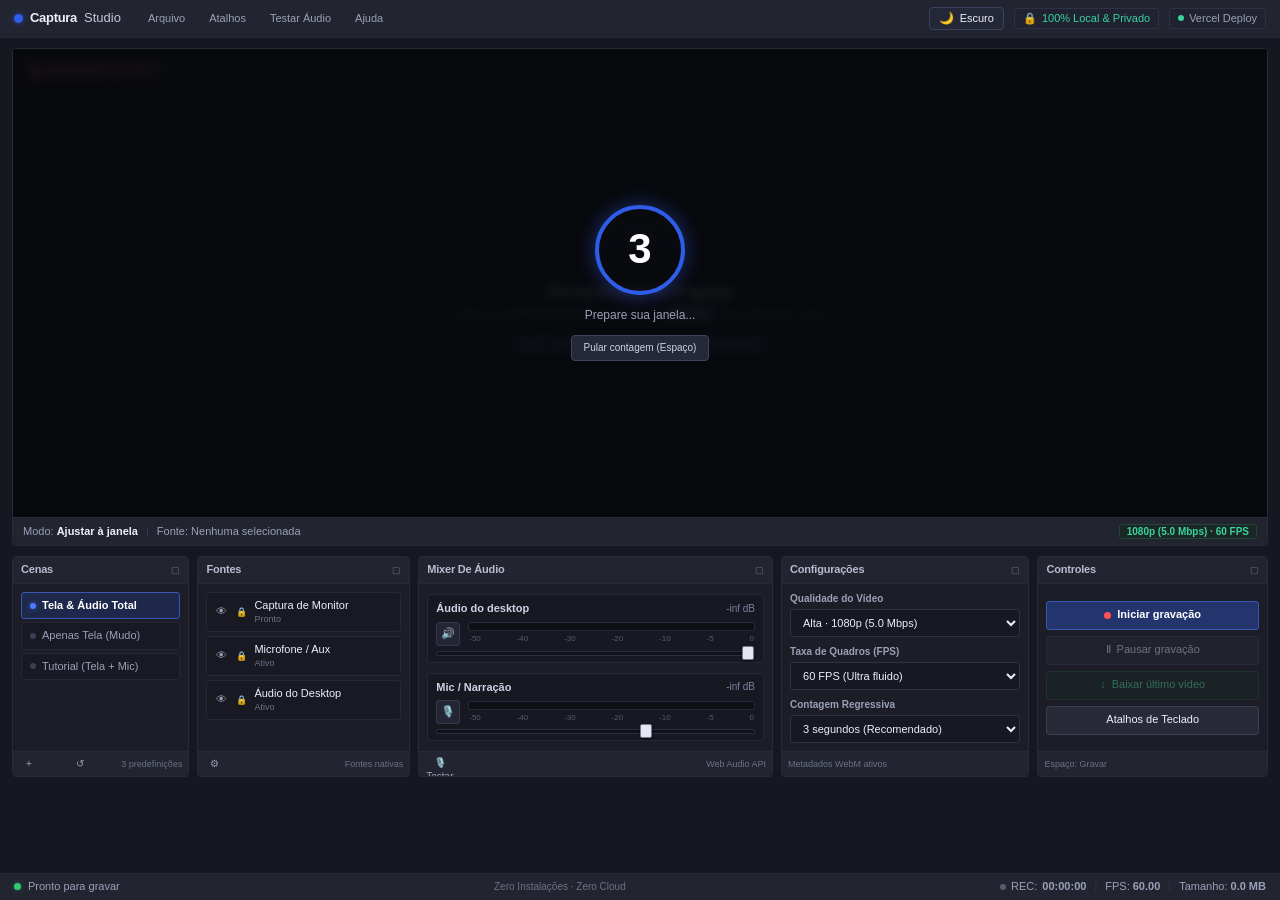
==== commit 09726beb: "feat: 1-click Light and Dark mode toggle with localStorage persistence" ====
--- a/index.html
+++ b/index.html
@@ -25,6 +25,10 @@
         <button class="menu-btn" id="menuHelpBtn" type="button">Ajuda</button>
       </div>
       <div class="menu-meta">
+        <button class="theme-toggle-btn" id="themeToggleBtn" type="button" title="Alternar Modo Claro / Escuro" aria-label="Alternar tema claro e escuro">
+          <span class="theme-icon" id="themeToggleIcon">🌙</span>
+          <span class="theme-text" id="themeToggleText">Escuro</span>
+        </button>
         <span class="meta-tag meta-private">
           <span class="lock-icon" aria-hidden="true">🔒</span> 100% Local & Privado
         </span>
--- a/style.css
+++ b/style.css
@@ -30,6 +30,33 @@
   --font-family: -apple-system, BlinkMacSystemFont, "Segoe UI", Roboto, Helvetica, Arial, sans-serif;
 }
 
+/* Light Theme Variables */
+body.obs-theme.light-mode {
+  color-scheme: light;
+  --obs-bg: #eef1f6;
+  --obs-card: #ffffff;
+  --obs-header: #f2f4f9;
+  --obs-canvas-bg: #0f1017;
+  --obs-border: #d0d5e2;
+  --obs-border-focus: #2f5ce8;
+  --obs-text-primary: #192033;
+  --obs-text-secondary: #4a546c;
+  --obs-text-muted: #79839c;
+
+  --obs-accent-blue: #2554db;
+  --obs-accent-blue-hover: #1e45b8;
+  --obs-rec-red: #d32f2f;
+  --obs-rec-red-hover: #e53935;
+  --obs-rec-glow: rgba(229, 57, 53, 0.35);
+  --obs-live-green: #27ae60;
+  --obs-warn-yellow: #f39c12;
+
+  --obs-btn-bg: #e5e8f2;
+  --obs-btn-border: #cad0df;
+  --obs-btn-hover: #d7dceb;
+  --obs-btn-active: #c5cbdc;
+}
+
 * {
   box-sizing: border-box;
   margin: 0;
@@ -75,7 +102,7 @@
    ========================================================================== */
 .obs-menu-bar {
   height: 38px;
-  background-color: #1a1b24;
+  background-color: var(--obs-header);
   border-bottom: 1px solid var(--obs-border);
   display: flex;
   align-items: center;
@@ -99,8 +126,12 @@
   margin-right: 12px;
 }
 
+body.obs-theme.light-mode .obs-brand {
+  color: #4a546c;
+}
+
 .obs-brand strong {
-  color: #fff;
+  color: var(--obs-text-primary);
   font-weight: 700;
   letter-spacing: -0.3px;
 }
@@ -136,6 +167,43 @@
   gap: 10px;
 }
 
+/* 1-Click Theme Toggle Button */
+.theme-toggle-btn {
+  display: inline-flex;
+  align-items: center;
+  gap: 6px;
+  background-color: #242738;
+  border: 1px solid #3c425c;
+  color: var(--obs-text-primary);
+  font-size: 11px;
+  font-weight: 500;
+  padding: 3px 9px;
+  border-radius: 4px;
+  cursor: pointer;
+  transition: all 0.15s ease;
+}
+
+.theme-toggle-btn:hover {
+  background-color: var(--obs-btn-hover);
+  border-color: var(--obs-border-focus);
+}
+
+.theme-icon {
+  font-size: 12px;
+  line-height: 1;
+}
+
+body.obs-theme.light-mode .theme-toggle-btn {
+  background-color: #e5e9f3;
+  border-color: #cad1e2;
+  color: #192033;
+}
+
+body.obs-theme.light-mode .theme-toggle-btn:hover {
+  background-color: #d8deec;
+  border-color: #2f5ce8;
+}
+
 .meta-tag {
   font-size: 11px;
   font-weight: 500;
@@ -148,8 +216,17 @@
   gap: 5px;
 }
 
+body.obs-theme.light-mode .meta-tag {
+  background: #e7ebf4;
+  border-color: #ccd3e4;
+}
+
 .meta-private {
   color: #38d39f;
+}
+
+body.obs-theme.light-mode .meta-private {
+  color: #0d8b58;
 }
 
 .meta-deploy {
@@ -163,6 +240,10 @@
   background: #38d39f;
 }
 
+body.obs-theme.light-mode .deploy-dot {
+  background: #0d8b58;
+}
+
 /* ==========================================================================
    OBS Main Viewport (Canvas)
    ========================================================================== */
@@ -172,7 +253,7 @@
   flex-direction: column;
   padding: 10px 12px;
   gap: 10px;
-  background-color: #14151e;
+  background-color: var(--obs-bg);
 }
 
 .canvas-viewport {
@@ -419,7 +500,7 @@
 /* Canvas Toolbar */
 .canvas-toolbar {
   height: 28px;
-  background: #181922;
+  background: var(--obs-header);
   border-top: 1px solid var(--obs-border);
   display: flex;
   align-items: center;
@@ -520,8 +601,8 @@
 
 .dock-bottom-bar {
   height: 25px;
-  background-color: #191a24;
-  border-top: 1px solid #242634;
+  background-color: var(--obs-header);
+  border-top: 1px solid var(--obs-border);
   display: flex;
   align-items: center;
   justify-content: space-between;
@@ -936,7 +1017,7 @@
    ========================================================================== */
 .obs-status-bar {
   height: 27px;
-  background-color: #12131b;
+  background-color: var(--obs-header);
   border-top: 1px solid var(--obs-border);
   display: flex;
   align-items: center;
@@ -1196,3 +1277,143 @@
   opacity: 1;
   transform: translateX(-50%) translateY(0);
 }
+
+/* ==========================================================================
+   Light Mode Overrides (OBS Light Studio)
+   ========================================================================== */
+body.obs-theme.light-mode .dock-title {
+  color: #2b3248;
+}
+
+body.obs-theme.light-mode .scene-item {
+  background: #f4f6fb;
+  border-color: #d4dae8;
+  color: var(--obs-text-secondary);
+}
+
+body.obs-theme.light-mode .scene-item:hover {
+  background: #e8edf7;
+  color: var(--obs-text-primary);
+}
+
+body.obs-theme.light-mode .scene-item.active {
+  background: #e3ebfc;
+  border-color: #3b6bd6;
+  color: #1a3cb5;
+}
+
+body.obs-theme.light-mode .source-item {
+  background: #f4f6fb;
+  border-color: #d4dae8;
+}
+
+body.obs-theme.light-mode .mixer-channel {
+  background: #f4f6fb;
+  border-color: #d4dae8;
+}
+
+body.obs-theme.light-mode .channel-title {
+  color: #192033;
+}
+
+body.obs-theme.light-mode .channel-db {
+  color: #6d768f;
+}
+
+body.obs-theme.light-mode .mixer-mute-btn {
+  background: #e5e9f3;
+  border-color: #cad1e2;
+  color: #192033;
+}
+
+body.obs-theme.light-mode .mixer-mute-btn:hover {
+  background: #d8deec;
+}
+
+body.obs-theme.light-mode .mixer-mute-btn.is-muted {
+  background: #fce8e8;
+  border-color: #e57373;
+  color: #d32f2f;
+}
+
+body.obs-theme.light-mode .vu-meter {
+  background-color: #d4d9e6;
+  border-color: #b8c0d4;
+}
+
+body.obs-theme.light-mode .obs-fader {
+  background: #d4d9e6;
+  border-color: #b8c0d4;
+}
+
+body.obs-theme.light-mode .obs-fader::-webkit-slider-thumb {
+  background: #ffffff;
+  border-color: #8c95ac;
+  box-shadow: 0 1px 3px rgba(0, 0, 0, 0.25);
+}
+
+body.obs-theme.light-mode .obs-select {
+  background-color: #ffffff;
+  border-color: #cad1e2;
+  color: var(--obs-text-primary);
+}
+
+body.obs-theme.light-mode .obs-btn-record {
+  background-color: #274cc8;
+  border-color: #1f3fa8;
+  color: #fff;
+}
+
+body.obs-theme.light-mode .obs-btn-record:not(:disabled):hover {
+  background-color: #1f3fa8;
+}
+
+body.obs-theme.light-mode .obs-modal-card {
+  background-color: #ffffff;
+  border-color: #cad0df;
+  box-shadow: 0 16px 40px rgba(0, 0, 0, 0.25);
+}
+
+body.obs-theme.light-mode .obs-modal-header {
+  background-color: var(--obs-header);
+  border-bottom-color: var(--obs-border);
+}
+
+body.obs-theme.light-mode .obs-modal-title {
+  color: #192033;
+}
+
+body.obs-theme.light-mode .obs-modal-close {
+  color: #636c84;
+}
+
+body.obs-theme.light-mode .obs-modal-close:hover {
+  color: #192033;
+}
+
+body.obs-theme.light-mode .obs-modal-footer {
+  background-color: var(--obs-header);
+  border-top-color: var(--obs-border);
+}
+
+body.obs-theme.light-mode .meta-card,
+body.obs-theme.light-mode .shortcut-row {
+  background: #f4f6fb;
+  border-color: #d4dae8;
+}
+
+body.obs-theme.light-mode .meta-val {
+  color: #192033;
+}
+
+body.obs-theme.light-mode .shortcut-row kbd {
+  background: #e5e9f3;
+  border-color: #c4cce0;
+  color: #192033;
+}
+
+body.obs-theme.light-mode .obs-toast {
+  background: #1e2436;
+  color: #fff;
+  border-color: #38425e;
+}
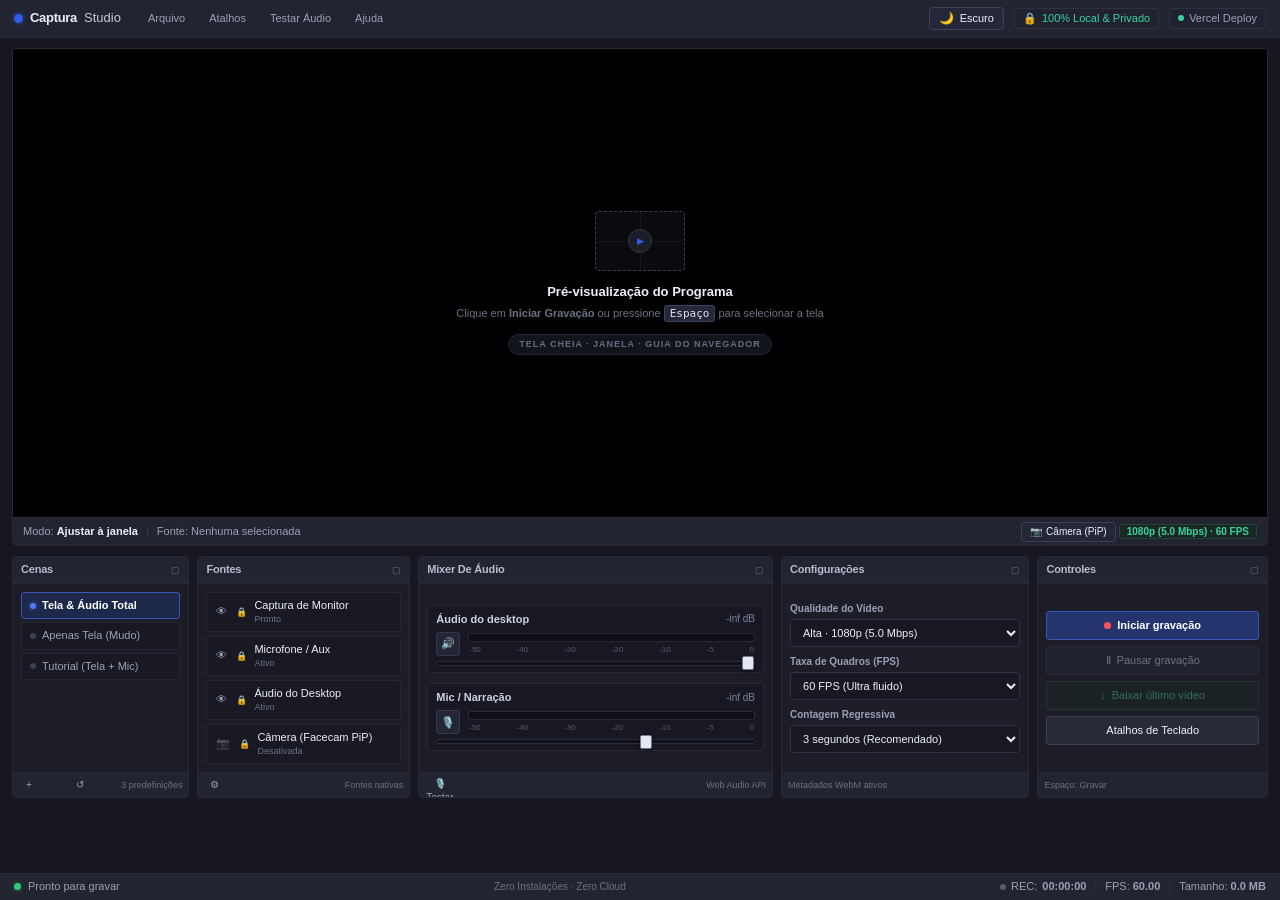
==== commit 879e6c2b: "fix: hide countdown during recording and add draggable Facecam PiP with dynamic compositing" ====
--- a/index.html
+++ b/index.html
@@ -66,6 +66,20 @@
             <button class="countdown-skip-btn" id="skipCountdownBtn" type="button">Pular contagem (Espaço)</button>
           </div>
 
+          <!-- Draggable Facecam PiP (Webcam) -->
+          <div class="facecam-pip" id="facecamPip" hidden>
+            <div class="facecam-video-wrap" id="facecamVideoWrap">
+              <video id="webcamVideo" autoplay muted playsinline></video>
+            </div>
+            <div class="facecam-toolbar">
+              <span class="facecam-drag-indicator" title="Arraste para mover na tela">✥</span>
+              <button class="facecam-btn" id="facecamShapeBtn" title="Alternar formato: Círculo / Retângulo" type="button">●</button>
+              <button class="facecam-btn" id="facecamMirrorBtn" title="Espelhar imagem da câmera" type="button">↔</button>
+              <button class="facecam-btn" id="facecamPipPopoutBtn" title="Flutuar câmera fora do navegador (PiP)" type="button">❐</button>
+              <button class="facecam-btn facecam-close" id="facecamCloseBtn" title="Desativar Câmera" type="button">×</button>
+            </div>
+          </div>
+
           <!-- Canvas Live Indicators -->
           <div class="canvas-overlay-top">
             <div class="canvas-tag live-tag" id="liveTag" hidden>
@@ -85,6 +99,9 @@
             <span class="canvas-tool-label" id="streamResolutionLabel">Fonte: Nenhuma selecionada</span>
           </div>
           <div class="canvas-toolbar-right">
+            <button class="canvas-action-btn" id="canvasWebcamToggleBtn" type="button" title="Ligar/Desligar Câmera Flutuante">
+              <span class="cam-icon">📷</span> Câmera (PiP)
+            </button>
             <span class="canvas-quality-badge" id="canvasQualityBadge">1080p · 60 FPS</span>
           </div>
         </div>
@@ -163,6 +180,17 @@
                   <span class="source-sub" id="sourceSysAudioStatus">Ativo</span>
                 </div>
               </div>
+              <!-- Source: Webcam -->
+              <div class="source-item" id="sourceWebcamItem">
+                <button class="source-toggle-btn muted" id="toggleWebcamBtn" title="Ligar/Desligar Câmera (Webcam)" type="button">
+                  <span class="source-eye-icon" id="webcamEyeIcon">📷</span>
+                </button>
+                <span class="source-lock-icon">🔒</span>
+                <div class="source-info">
+                  <span class="source-title">Câmera (Facecam PiP)</span>
+                  <span class="source-sub" id="sourceWebcamStatus">Desativada</span>
+                </div>
+              </div>
             </div>
           </div>
           <div class="dock-bottom-bar">
--- a/style.css
+++ b/style.css
@@ -63,6 +63,10 @@
   padding: 0;
 }
 
+[hidden] {
+  display: none !important;
+}
+
 body.obs-theme {
   background-color: var(--obs-bg);
   color: var(--obs-text-primary);
@@ -451,6 +455,10 @@
   animation: fadeIn 0.2s ease;
 }
 
+.countdown-overlay[hidden] {
+  display: none !important;
+}
+
 .countdown-circle {
   width: 90px;
   height: 90px;
@@ -495,6 +503,164 @@
   0% { transform: scale(1); }
   50% { transform: scale(1.08); }
   100% { transform: scale(1); }
+}
+
+/* ==========================================================================
+   Facecam PiP (Draggable & Customizable Webcam Bubble)
+   ========================================================================== */
+.facecam-pip {
+  position: absolute;
+  bottom: 18px;
+  right: 18px;
+  width: clamp(120px, 16vw, 175px);
+  height: clamp(120px, 16vw, 175px);
+  border-radius: 50%;
+  border: 3px solid var(--obs-accent-blue);
+  box-shadow: 0 8px 26px rgba(0, 0, 0, 0.7);
+  background: #000;
+  z-index: 20;
+  cursor: grab;
+  touch-action: none;
+  user-select: none;
+  overflow: hidden;
+  transition: box-shadow 0.2s ease, transform 0.15s ease, border-radius 0.2s ease;
+}
+
+.facecam-pip[hidden] {
+  display: none !important;
+}
+
+.facecam-pip:hover {
+  box-shadow: 0 12px 32px rgba(47, 92, 232, 0.55);
+}
+
+.facecam-pip.is-dragging {
+  cursor: grabbing;
+  box-shadow: 0 16px 40px rgba(47, 92, 232, 0.8);
+  transform: scale(1.04);
+}
+
+.facecam-pip.is-rect {
+  border-radius: 12px;
+  height: clamp(90px, 12vw, 130px);
+}
+
+.facecam-video-wrap {
+  width: 100%;
+  height: 100%;
+  position: relative;
+  overflow: hidden;
+  background: #000;
+}
+
+#webcamVideo {
+  width: 100%;
+  height: 100%;
+  object-fit: cover;
+  pointer-events: none;
+  display: block;
+}
+
+.facecam-pip.is-mirrored #webcamVideo {
+  transform: scaleX(-1);
+}
+
+/* Hover Toolbar on the Facecam Bubble */
+.facecam-toolbar {
+  position: absolute;
+  bottom: 0;
+  left: 0;
+  right: 0;
+  height: 26px;
+  background: rgba(14, 16, 24, 0.88);
+  backdrop-filter: blur(4px);
+  display: flex;
+  align-items: center;
+  justify-content: center;
+  gap: 4px;
+  opacity: 0;
+  transition: opacity 0.18s ease;
+  pointer-events: auto;
+  z-index: 5;
+}
+
+.facecam-pip:hover .facecam-toolbar {
+  opacity: 1;
+}
+
+.facecam-drag-indicator {
+  font-size: 11px;
+  color: var(--obs-text-muted);
+  cursor: grab;
+  padding: 0 2px;
+}
+
+.facecam-btn {
+  background: #232636;
+  border: 1px solid #3c425c;
+  color: #fff;
+  width: 20px;
+  height: 20px;
+  border-radius: 3px;
+  display: grid;
+  place-items: center;
+  cursor: pointer;
+  font-size: 10px;
+  line-height: 1;
+  padding: 0;
+  transition: all 0.15s ease;
+}
+
+.facecam-btn:hover {
+  background: var(--obs-accent-blue);
+  border-color: var(--obs-accent-blue);
+}
+
+.facecam-btn.facecam-close:hover {
+  background: var(--obs-rec-red);
+  border-color: var(--obs-rec-red);
+}
+
+.canvas-action-btn {
+  background: #242738;
+  border: 1px solid #3b415a;
+  color: var(--obs-text-primary);
+  font-size: 10px;
+  font-weight: 500;
+  padding: 2px 8px;
+  border-radius: 3px;
+  cursor: pointer;
+  display: inline-flex;
+  align-items: center;
+  gap: 4px;
+  transition: all 0.15s ease;
+}
+
+.canvas-action-btn:hover {
+  background: var(--obs-btn-hover);
+  border-color: var(--obs-border-focus);
+}
+
+.canvas-action-btn.active {
+  background: #1e2d5c;
+  border-color: #3f6ad8;
+  color: #fff;
+}
+
+body.obs-theme.light-mode .canvas-action-btn {
+  background: #e2e6f1;
+  border-color: #cad1e2;
+  color: #192033;
+}
+
+body.obs-theme.light-mode .canvas-action-btn:hover {
+  background: #d4dbe9;
+}
+
+body.obs-theme.light-mode .canvas-action-btn.active {
+  background: #e1ebff;
+  border-color: #3460e0;
+  color: #193db5;
 }
 
 /* Canvas Toolbar */
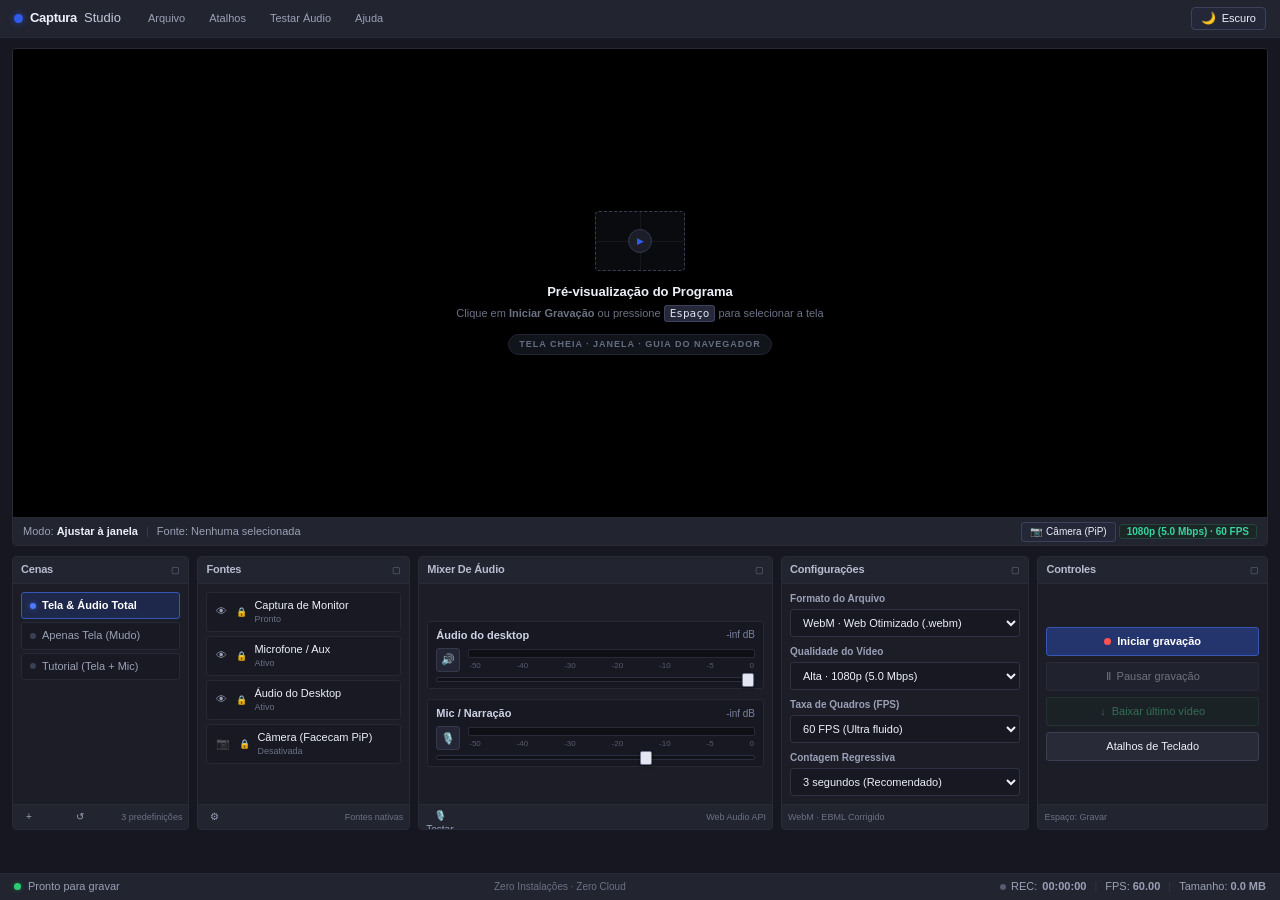
==== commit 66ab7d3a: "interface hotfix" ====
--- a/index.html
+++ b/index.html
@@ -29,12 +29,6 @@
           <span class="theme-icon" id="themeToggleIcon">🌙</span>
           <span class="theme-text" id="themeToggleText">Escuro</span>
         </button>
-        <span class="meta-tag meta-private">
-          <span class="lock-icon" aria-hidden="true">🔒</span> 100% Local & Privado
-        </span>
-        <span class="meta-tag meta-deploy">
-          <span class="deploy-dot"></span> Vercel Deploy
-        </span>
       </div>
     </header>
 
@@ -283,6 +277,15 @@
           <div class="dock-content dock-content-compact">
             
             <div class="obs-form-group">
+              <label class="obs-label" for="formatSelect">Formato do Arquivo</label>
+              <select class="obs-select" id="formatSelect">
+                <option value="mp4">MP4 · Universal (.mp4)</option>
+                <option value="mkv">MKV · Matroska OBS (.mkv)</option>
+                <option value="webm" selected>WebM · Web Otimizado (.webm)</option>
+              </select>
+            </div>
+
+            <div class="obs-form-group">
               <label class="obs-label" for="qualitySelect">Qualidade do Vídeo</label>
               <select class="obs-select" id="qualitySelect">
                 <option value="standard">Padrão · 720p (2.5 Mbps)</option>
@@ -310,7 +313,7 @@
 
           </div>
           <div class="dock-bottom-bar">
-            <span class="dock-mini-info">Metadados WebM ativos</span>
+            <span class="dock-mini-info" id="currentFormatBadge">WebM · EBML Corrigido</span>
           </div>
         </div>
 
@@ -369,6 +372,68 @@
       </div>
     </footer>
 
+    <!-- File & Output Format Modal (Arquivo) -->
+    <div class="obs-modal-backdrop" id="fileModal" hidden>
+      <div class="obs-modal-card" role="dialog" aria-modal="true" aria-labelledby="fileModalTitle">
+        <div class="obs-modal-header">
+          <span class="obs-modal-title" id="fileModalTitle">📁 Arquivo — Formato de Gravação de Vídeo</span>
+          <button class="obs-modal-close" id="closeFileModal" type="button" aria-label="Fechar">×</button>
+        </div>
+        <div class="obs-modal-body">
+          <p class="format-modal-desc">
+            Escolha o formato em que os seus vídeos serão salvos. A gravação e a conversão acontecem 100% no seu computador, de forma segura e privada.
+          </p>
+
+          <div class="format-cards-grid">
+            
+            <!-- MP4 Option -->
+            <label class="format-card" for="modalFormatMp4">
+              <input type="radio" name="modalOutputFormat" id="modalFormatMp4" value="mp4">
+              <div class="format-card-content">
+                <div class="format-card-header">
+                  <span class="format-badge format-badge-mp4">MP4</span>
+                  <strong>MPEG-4 (.mp4)</strong>
+                  <span class="format-tag">Máxima Compatibilidade</span>
+                </div>
+                <p>Compatível com WhatsApp, iPhone, Android, Instagram e programas de edição como Adobe Premiere e DaVinci Resolve.</p>
+              </div>
+            </label>
+
+            <!-- MKV Option -->
+            <label class="format-card" for="modalFormatMkv">
+              <input type="radio" name="modalOutputFormat" id="modalFormatMkv" value="mkv">
+              <div class="format-card-content">
+                <div class="format-card-header">
+                  <span class="format-badge format-badge-mkv">MKV</span>
+                  <strong>Matroska Video (.mkv)</strong>
+                  <span class="format-tag">Padrão OBS Studio</span>
+                </div>
+                <p>O formato padrão do OBS. Resistente a falhas e corrupção em gravações longas, excelente no VLC e players modernos.</p>
+              </div>
+            </label>
+
+            <!-- WebM Option -->
+            <label class="format-card" for="modalFormatWebm">
+              <input type="radio" name="modalOutputFormat" id="modalFormatWebm" value="webm" checked>
+              <div class="format-card-content">
+                <div class="format-card-header">
+                  <span class="format-badge format-badge-webm">WEBM</span>
+                  <strong>WebM (.webm)</strong>
+                  <span class="format-tag">Otimizado Web</span>
+                </div>
+                <p>Formato nativo ultra leve para navegadores com VP9/Opus e cabeçalho de duração corrigido para scrubbing suave.</p>
+              </div>
+            </label>
+
+          </div>
+        </div>
+        <div class="obs-modal-footer">
+          <button class="obs-btn obs-btn-secondary" id="cancelFileModalBtn" type="button">Cancelar</button>
+          <button class="obs-btn obs-btn-record" id="saveFileFormatBtn" type="button">Salvar Formato</button>
+        </div>
+      </div>
+    </div>
+
     <!-- Result / Download Modal (OBS Dialog Style) -->
     <div class="obs-modal-backdrop" id="resultModal" hidden>
       <div class="obs-modal-card" role="dialog" aria-modal="true" aria-labelledby="modalTitle">
--- a/style.css
+++ b/style.css
@@ -1418,6 +1418,126 @@
   color: var(--obs-text-secondary);
 }
 
+/* Format Selection Modal (Arquivo) */
+.format-modal-desc {
+  font-size: 11px;
+  color: var(--obs-text-secondary);
+  line-height: 1.5;
+  margin-bottom: 6px;
+}
+
+.format-cards-grid {
+  display: flex;
+  flex-direction: column;
+  gap: 8px;
+}
+
+.format-card {
+  display: flex;
+  align-items: flex-start;
+  gap: 10px;
+  padding: 10px 12px;
+  background: #171823;
+  border: 1px solid #272a3b;
+  border-radius: 4px;
+  cursor: pointer;
+  transition: all 0.15s ease;
+}
+
+.format-card:hover {
+  background: #1f2130;
+  border-color: #3f445e;
+}
+
+.format-card:has(input:checked) {
+  background: #1e2645;
+  border-color: #3b6bd6;
+  box-shadow: 0 0 10px rgba(47, 92, 232, 0.25);
+}
+
+.format-card input[type="radio"] {
+  margin-top: 3px;
+  cursor: pointer;
+  accent-color: var(--obs-accent-blue);
+}
+
+.format-card-content {
+  flex: 1;
+  display: flex;
+  flex-direction: column;
+  gap: 3px;
+}
+
+.format-card-header {
+  display: flex;
+  align-items: center;
+  gap: 8px;
+}
+
+.format-card-header strong {
+  font-size: 12px;
+  color: var(--obs-text-primary);
+}
+
+.format-card-content p {
+  font-size: 10px;
+  color: var(--obs-text-muted);
+  line-height: 1.4;
+  margin: 0;
+}
+
+.format-badge {
+  font-size: 9px;
+  font-weight: 700;
+  padding: 1px 6px;
+  border-radius: 3px;
+  letter-spacing: 0.5px;
+}
+
+.format-badge-mp4 {
+  background: #193863;
+  color: #5ea8ff;
+  border: 1px solid #255291;
+}
+
+.format-badge-mkv {
+  background: #4a2814;
+  color: #ff9d5c;
+  border: 1px solid #7a3e1a;
+}
+
+.format-badge-webm {
+  background: #153c3e;
+  color: #4ee0db;
+  border: 1px solid #206265;
+}
+
+.format-tag {
+  font-size: 9px;
+  color: #38d39f;
+  margin-left: auto;
+  font-weight: 600;
+}
+
+body.obs-theme.light-mode .format-card {
+  background: #f4f6fb;
+  border-color: #d4dae8;
+}
+
+body.obs-theme.light-mode .format-card:hover {
+  background: #e9edf7;
+}
+
+body.obs-theme.light-mode .format-card:has(input:checked) {
+  background: #e6edfc;
+  border-color: #2f5ce8;
+  box-shadow: 0 0 10px rgba(47, 92, 232, 0.15);
+}
+
+body.obs-theme.light-mode .format-tag {
+  color: #0d8b58;
+}
+
 /* ==========================================================================
    Toast Notification
    ========================================================================== */
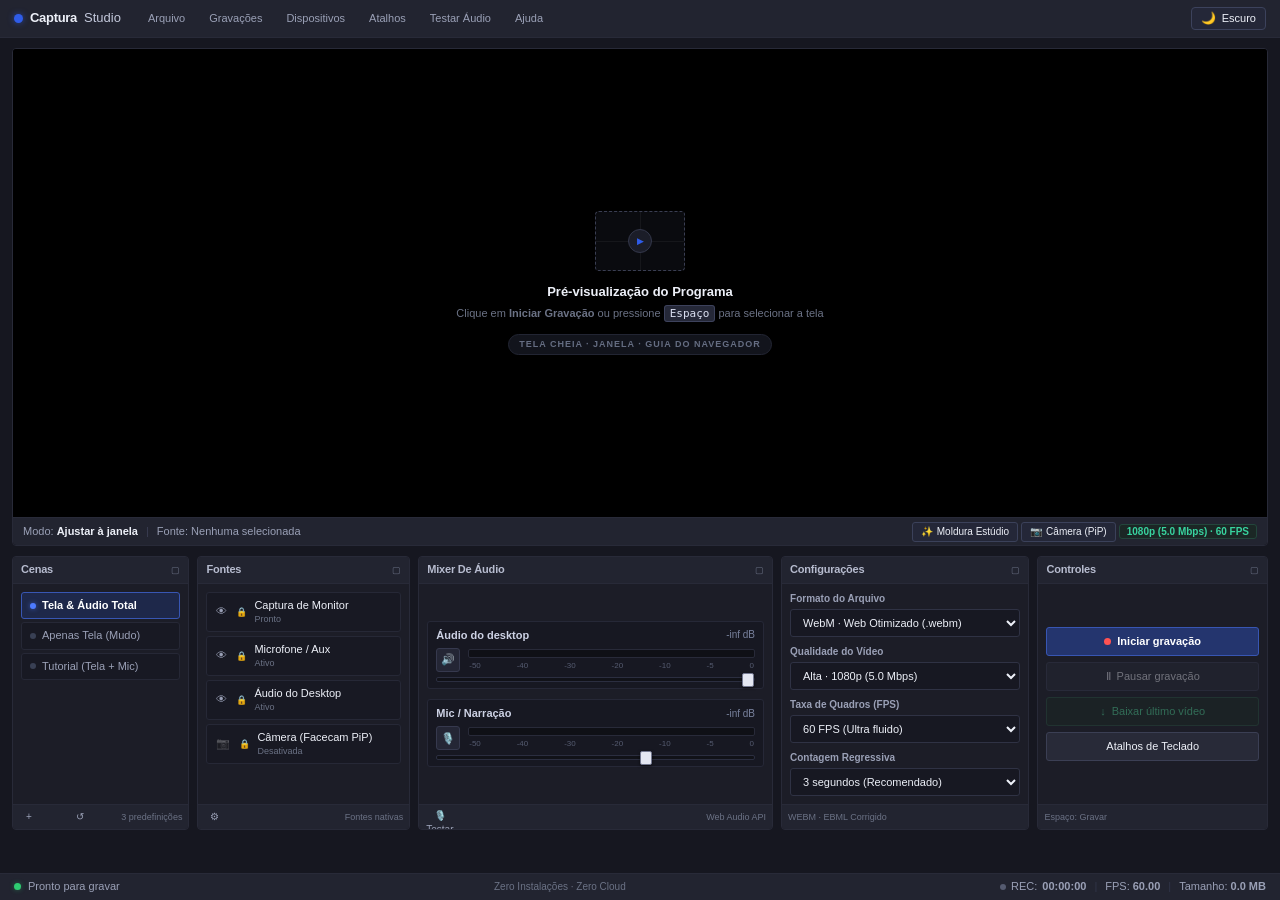
==== commit 712dc758: "update project" ====
--- a/index.html
+++ b/index.html
@@ -5,6 +5,7 @@
   <meta name="viewport" content="width=device-width, initial-scale=1">
   <meta name="theme-color" content="#161720">
   <title>Captura Studio — Gravador de Tela Web</title>
+  <link rel="manifest" href="manifest.json">
   <link rel="stylesheet" href="style.css">
   <script src="fix-webm-duration.js"></script>
   <script src="script.js" defer></script>
@@ -20,6 +21,8 @@
           <strong>Captura</strong> Studio
         </span>
         <button class="menu-btn" id="menuFileBtn" type="button">Arquivo</button>
+        <button class="menu-btn" id="menuHistoryBtn" type="button">Gravações <span class="menu-count-badge" id="historyCountBadge" hidden>0</span></button>
+        <button class="menu-btn" id="menuDevicesBtn" type="button">Dispositivos</button>
         <button class="menu-btn" id="menuShortcutsBtn" type="button">Atalhos</button>
         <button class="menu-btn" id="menuAudioBtn" type="button">Testar Áudio</button>
         <button class="menu-btn" id="menuHelpBtn" type="button">Ajuda</button>
@@ -93,6 +96,9 @@
             <span class="canvas-tool-label" id="streamResolutionLabel">Fonte: Nenhuma selecionada</span>
           </div>
           <div class="canvas-toolbar-right">
+            <button class="canvas-action-btn" id="canvasStudioFrameBtn" type="button" title="Ativar/Desativar Moldura Estúdio (Gradiente + Cantos Arredondados)">
+              <span class="cam-icon">✨</span> Moldura Estúdio
+            </button>
             <button class="canvas-action-btn" id="canvasWebcamToggleBtn" type="button" title="Ligar/Desligar Câmera Flutuante">
               <span class="cam-icon">📷</span> Câmera (PiP)
             </button>
@@ -188,7 +194,7 @@
             </div>
           </div>
           <div class="dock-bottom-bar">
-            <button class="dock-mini-btn" title="Configurações de Fontes" type="button">⚙</button>
+            <button class="dock-mini-btn" id="sourceSettingsBtn" title="Selecionar Microfone, Webcam e Estilo da Câmera" type="button">⚙</button>
             <span class="dock-mini-info">Fontes nativas</span>
           </div>
         </div>
@@ -460,7 +466,28 @@
             </div>
             <div class="meta-card">
               <span class="meta-label">Armazenamento</span>
-              <strong class="meta-val" style="color: #4ade80;">100% Local</strong>
+              <strong class="meta-val" style="color: #4ade80;">100% Local (Salvo no Histórico)</strong>
+            </div>
+          </div>
+
+          <!-- Quick Trim / Cut & GIF Export Bar -->
+          <div class="trim-bar-box" id="trimBarBox">
+            <div class="trim-bar-header">
+              <span class="trim-title">✂️ Corte Rápido (Início / Fim)</span>
+              <span class="trim-range-label" id="trimRangeLabel">Vídeo inteiro</span>
+            </div>
+            <div class="trim-sliders-row">
+              <div class="trim-input-group">
+                <label for="trimStartRange">Início (s)</label>
+                <input type="range" class="obs-fader" id="trimStartRange" min="0" max="10" step="0.1" value="0">
+              </div>
+              <div class="trim-input-group">
+                <label for="trimEndRange">Fim (s)</label>
+                <input type="range" class="obs-fader" id="trimEndRange" min="0" max="10" step="0.1" value="10">
+              </div>
+              <button class="obs-btn obs-btn-secondary" id="applyTrimBtn" type="button" title="Cortar trecho selecionado">
+                ✂️ Cortar Trecho
+              </button>
             </div>
           </div>
         </div>
@@ -468,9 +495,80 @@
           <a class="obs-btn obs-btn-record" id="modalDownloadBtn" href="#" download="gravacao-captura.webm">
             ⬇ Baixar Vídeo Agora
           </a>
+          <button class="obs-btn obs-btn-download" id="exportGifBtn" type="button" title="Converter trecho para GIF animado (ideal para GitHub, Slack e Discord)">
+            🎞️ Baixar como GIF (.gif)
+          </button>
           <button class="obs-btn obs-btn-secondary" id="modalNewRecordBtn" type="button">
             Nova Gravação
           </button>
+        </div>
+      </div>
+    </div>
+
+    <!-- Local Recordings History Modal (IndexedDB) -->
+    <div class="obs-modal-backdrop" id="historyModal" hidden>
+      <div class="obs-modal-card" role="dialog" aria-modal="true" aria-labelledby="historyModalTitle">
+        <div class="obs-modal-header">
+          <span class="obs-modal-title" id="historyModalTitle">🗂️ Gravações Recentes (Salvas no Navegador)</span>
+          <button class="obs-modal-close" id="closeHistoryModal" type="button" aria-label="Fechar">×</button>
+        </div>
+        <div class="obs-modal-body">
+          <p class="format-modal-desc">
+            Suas últimas gravações ficam salvas temporariamente na memória local deste navegador (IndexedDB) para evitar perdas caso feche a aba por acidente.
+          </p>
+          <div class="history-list" id="historyList">
+            <div class="history-empty">Nenhuma gravação recente salva ainda.</div>
+          </div>
+        </div>
+        <div class="obs-modal-footer">
+          <button class="obs-btn obs-btn-secondary" id="clearHistoryBtn" type="button">🗑️ Limpar Histórico</button>
+          <button class="obs-btn obs-btn-record" id="dismissHistoryBtn" type="button">Fechar</button>
+        </div>
+      </div>
+    </div>
+
+    <!-- Devices & Facecam Settings Modal -->
+    <div class="obs-modal-backdrop" id="devicesModal" hidden>
+      <div class="obs-modal-card modal-compact" role="dialog" aria-modal="true" aria-labelledby="devicesModalTitle">
+        <div class="obs-modal-header">
+          <span class="obs-modal-title" id="devicesModalTitle">🎛️ Dispositivos de Áudio, Câmera & Estúdio</span>
+          <button class="obs-modal-close" id="closeDevicesModal" type="button" aria-label="Fechar">×</button>
+        </div>
+        <div class="obs-modal-body">
+          <div class="obs-form-group">
+            <label class="obs-label" for="micDeviceSelect">Microfone de Entrada</label>
+            <select class="obs-select" id="micDeviceSelect">
+              <option value="default">Padrão do Sistema</option>
+            </select>
+          </div>
+          <div class="obs-form-group">
+            <label class="obs-label" for="camDeviceSelect">Câmera (Webcam PiP)</label>
+            <select class="obs-select" id="camDeviceSelect">
+              <option value="default">Padrão do Sistema</option>
+            </select>
+          </div>
+          <div class="obs-form-group">
+            <label class="obs-label" for="pipSizeSelect">Tamanho da Câmera Flutuante</label>
+            <select class="obs-select" id="pipSizeSelect">
+              <option value="12">Compacta (12%)</option>
+              <option value="16" selected>Média (16% · Padrão)</option>
+              <option value="22">Grande (22% · Destaque)</option>
+            </select>
+          </div>
+          <div class="obs-form-group">
+            <label class="obs-label" for="studioBgSelect">Fundo da Moldura Estúdio (Screen Studio)</label>
+            <select class="obs-select" id="studioBgSelect">
+              <option value="none" selected>Desativado (Tela Original 100%)</option>
+              <option value="ocean">Gradiente Oceano Profundo (Azul / Roxo)</option>
+              <option value="emerald">Gradiente Aurora (Esmeralda / Índigo)</option>
+              <option value="sunset">Gradiente Cyber Sunset (Coral / Violeta)</option>
+              <option value="graphite">Estúdio Grafite Escuro (Minimalista)</option>
+            </select>
+          </div>
+        </div>
+        <div class="obs-modal-footer">
+          <button class="obs-btn obs-btn-secondary" id="refreshDevicesBtn" type="button">🔄 Atualizar Lista</button>
+          <button class="obs-btn obs-btn-record" id="saveDevicesBtn" type="button">Concluído</button>
         </div>
       </div>
     </div>
--- a/style.css
+++ b/style.css
@@ -1703,3 +1703,181 @@
   color: #fff;
   border-color: #38425e;
 }
+
+/* ==========================================================================
+   v1.2 & v1.3 Additions: Studio Frame, Trim Tool, History Modal & Click Ripple
+   ========================================================================== */
+.menu-count-badge {
+  display: inline-block;
+  background: #2f5ce8;
+  color: #fff;
+  font-size: 9px;
+  font-weight: 700;
+  padding: 1px 5px;
+  border-radius: 99px;
+  margin-left: 3px;
+  vertical-align: middle;
+}
+
+/* Studio Frame (Screen Studio Style) on Live Preview */
+.preview-canvas-container.studio-mode {
+  padding: 3.5%;
+  transition: padding 0.25s ease, background 0.3s ease;
+}
+
+.preview-canvas-container.studio-mode #previewVideo {
+  border-radius: 12px;
+  box-shadow: 0 18px 45px rgba(0, 0, 0, 0.75), 0 0 0 1px rgba(255, 255, 255, 0.14);
+}
+
+.preview-canvas-container.studio-bg-ocean {
+  background: linear-gradient(135deg, #0f172a 0%, #1e3a8a 50%, #581c87 100%);
+}
+
+.preview-canvas-container.studio-bg-emerald {
+  background: linear-gradient(135deg, #064e3b 0%, #0f766e 50%, #1e1b4b 100%);
+}
+
+.preview-canvas-container.studio-bg-sunset {
+  background: linear-gradient(135deg, #7c2d12 0%, #be185d 50%, #3b0764 100%);
+}
+
+.preview-canvas-container.studio-bg-graphite {
+  background: linear-gradient(135deg, #18181b 0%, #27272a 50%, #09090b 100%);
+}
+
+/* Quick Trim / Cut & GIF Bar */
+.trim-bar-box {
+  background: #151620;
+  border: 1px solid #282b3b;
+  border-radius: 4px;
+  padding: 9px 11px;
+  display: flex;
+  flex-direction: column;
+  gap: 8px;
+}
+
+.trim-bar-header {
+  display: flex;
+  justify-content: space-between;
+  align-items: center;
+  font-size: 11px;
+}
+
+.trim-title {
+  font-weight: 600;
+  color: var(--obs-text-primary);
+}
+
+.trim-range-label {
+  font-size: 10px;
+  color: #38d39f;
+  font-variant-numeric: tabular-nums;
+}
+
+.trim-sliders-row {
+  display: flex;
+  align-items: center;
+  gap: 10px;
+  flex-wrap: wrap;
+}
+
+.trim-input-group {
+  flex: 1;
+  min-width: 110px;
+  display: flex;
+  flex-direction: column;
+  gap: 3px;
+}
+
+.trim-input-group label {
+  font-size: 9px;
+  color: var(--obs-text-muted);
+}
+
+/* Local Recordings History List (IndexedDB) */
+.history-list {
+  display: flex;
+  flex-direction: column;
+  gap: 7px;
+  max-height: 290px;
+  overflow-y: auto;
+}
+
+.history-empty {
+  text-align: center;
+  padding: 24px 12px;
+  color: var(--obs-text-muted);
+  font-size: 11px;
+  background: #151620;
+  border: 1px dashed #292d3e;
+  border-radius: 4px;
+}
+
+.history-item {
+  display: flex;
+  align-items: center;
+  justify-content: space-between;
+  gap: 10px;
+  padding: 8px 10px;
+  background: #161722;
+  border: 1px solid #272a3b;
+  border-radius: 4px;
+}
+
+.history-meta {
+  display: flex;
+  flex-direction: column;
+  gap: 2px;
+  overflow: hidden;
+}
+
+.history-title {
+  font-size: 11px;
+  font-weight: 600;
+  color: var(--obs-text-primary);
+  white-space: nowrap;
+  overflow: hidden;
+  text-overflow: ellipsis;
+}
+
+.history-sub {
+  font-size: 10px;
+  color: var(--obs-text-muted);
+  font-variant-numeric: tabular-nums;
+}
+
+.history-actions {
+  display: flex;
+  align-items: center;
+  gap: 6px;
+  flex-shrink: 0;
+}
+
+/* Click Ripple Effect on Canvas */
+.click-ripple {
+  position: absolute;
+  width: 28px;
+  height: 28px;
+  margin-left: -14px;
+  margin-top: -14px;
+  border-radius: 50%;
+  border: 2px solid rgba(77, 123, 255, 0.9);
+  background: rgba(77, 123, 255, 0.25);
+  pointer-events: none;
+  z-index: 25;
+  animation: clickRippleAnim 0.55s ease-out forwards;
+}
+
+@keyframes clickRippleAnim {
+  0% { transform: scale(0.3); opacity: 1; }
+  100% { transform: scale(2.2); opacity: 0; }
+}
+
+body.obs-theme.light-mode .trim-bar-box,
+body.obs-theme.light-mode .history-item,
+body.obs-theme.light-mode .history-empty {
+  background: #f4f6fb;
+  border-color: #d4dae8;
+}
+
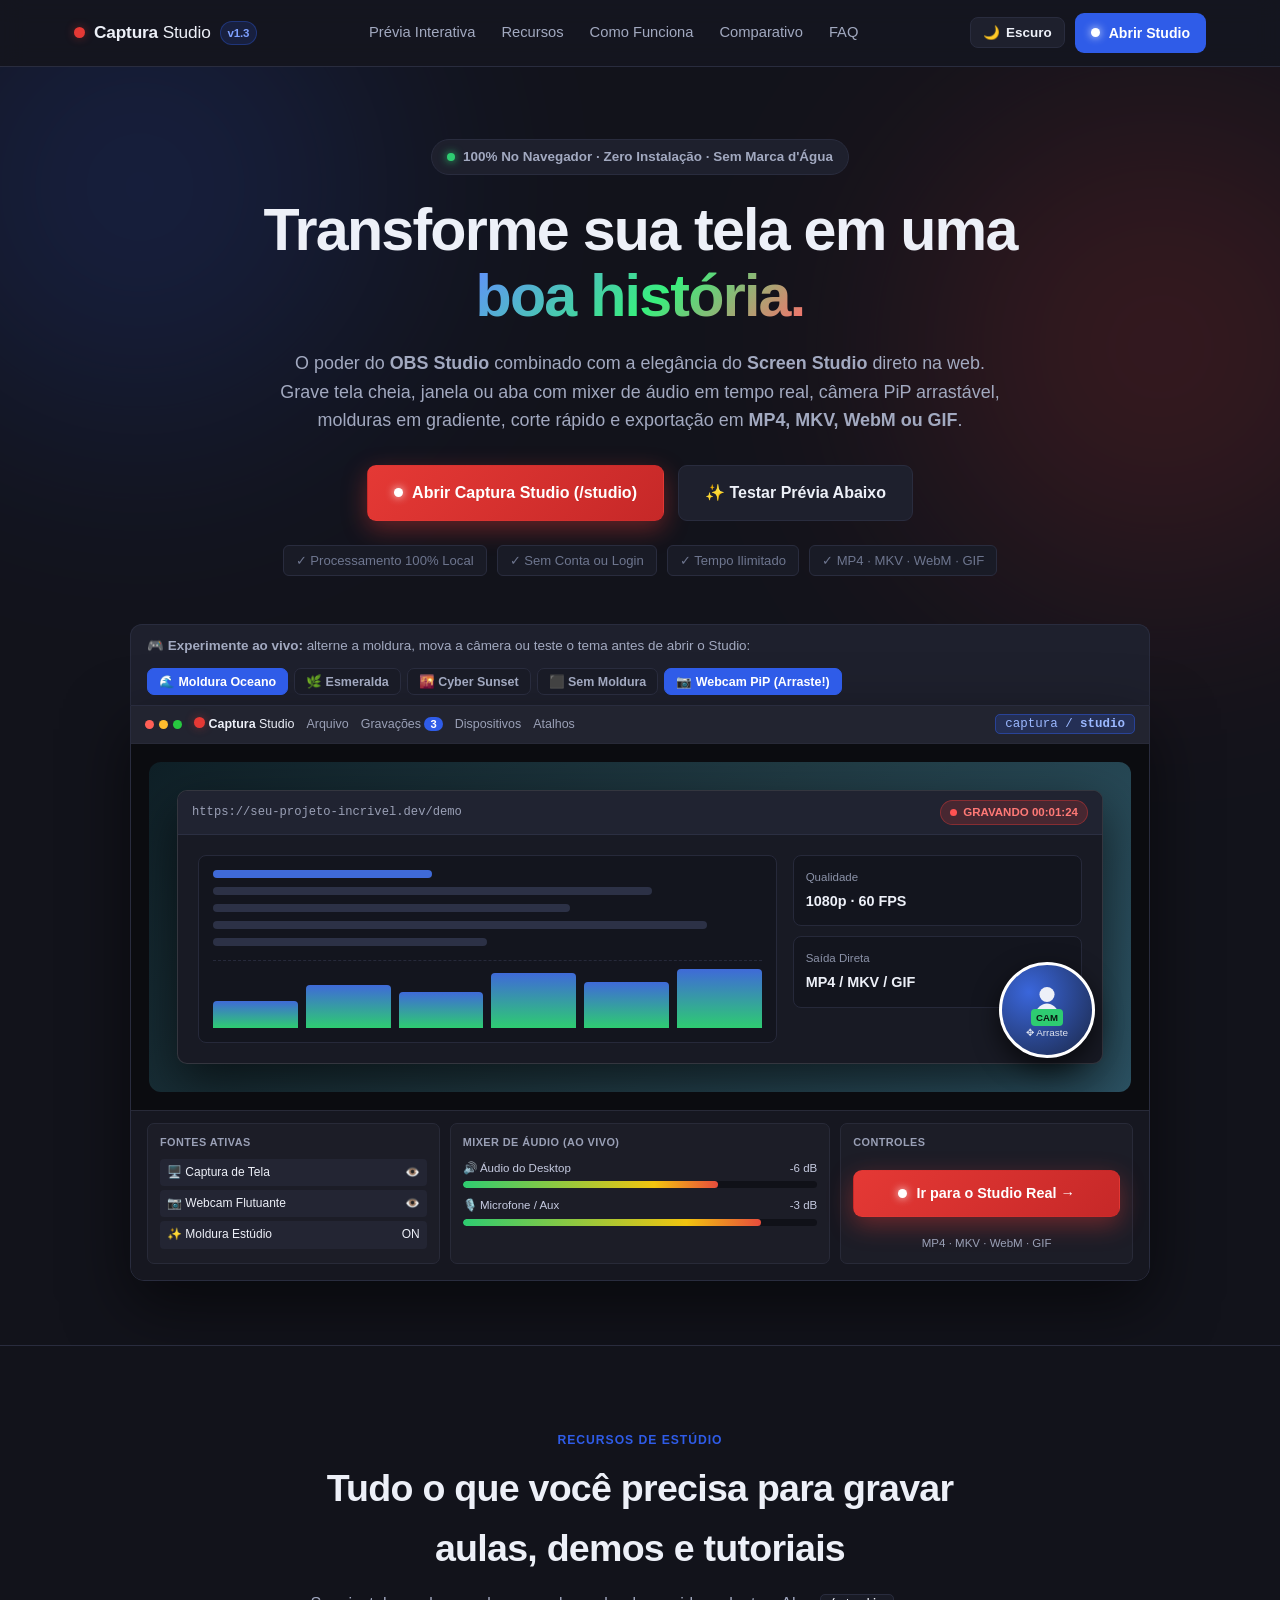
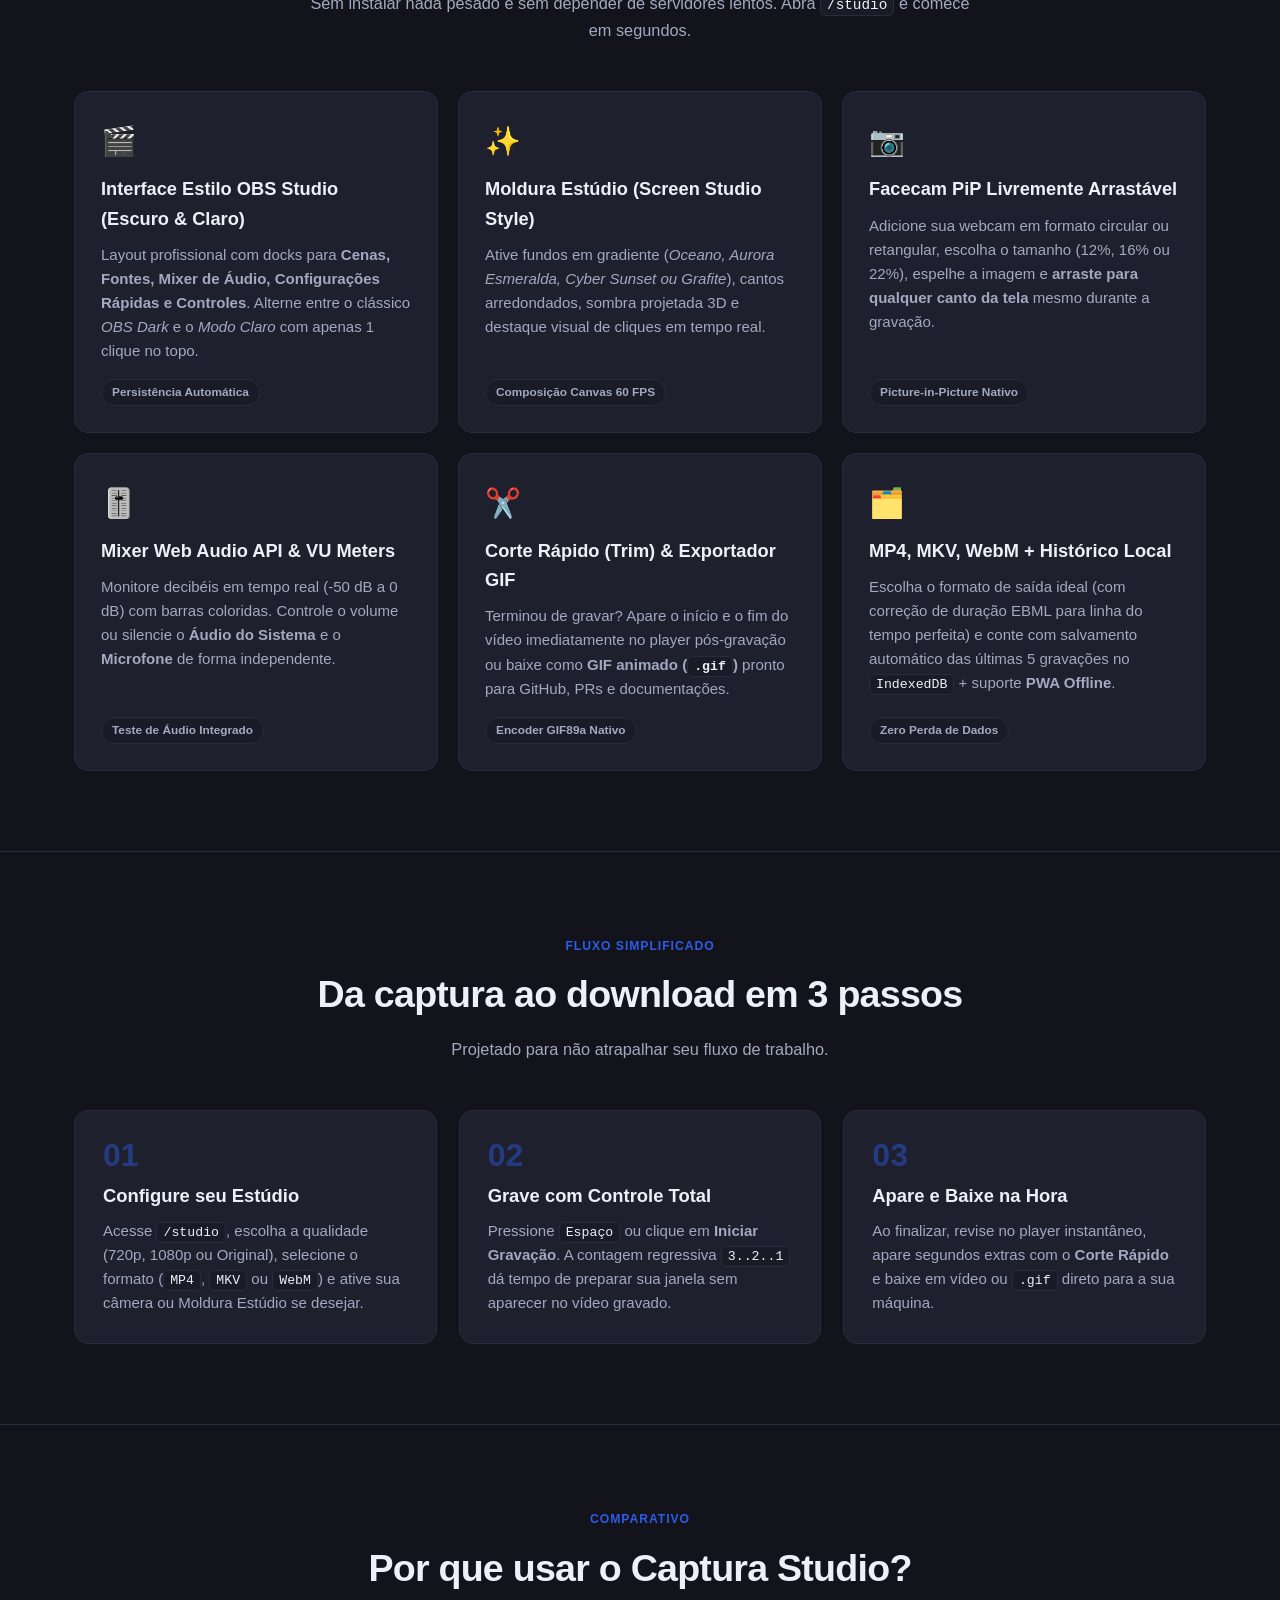
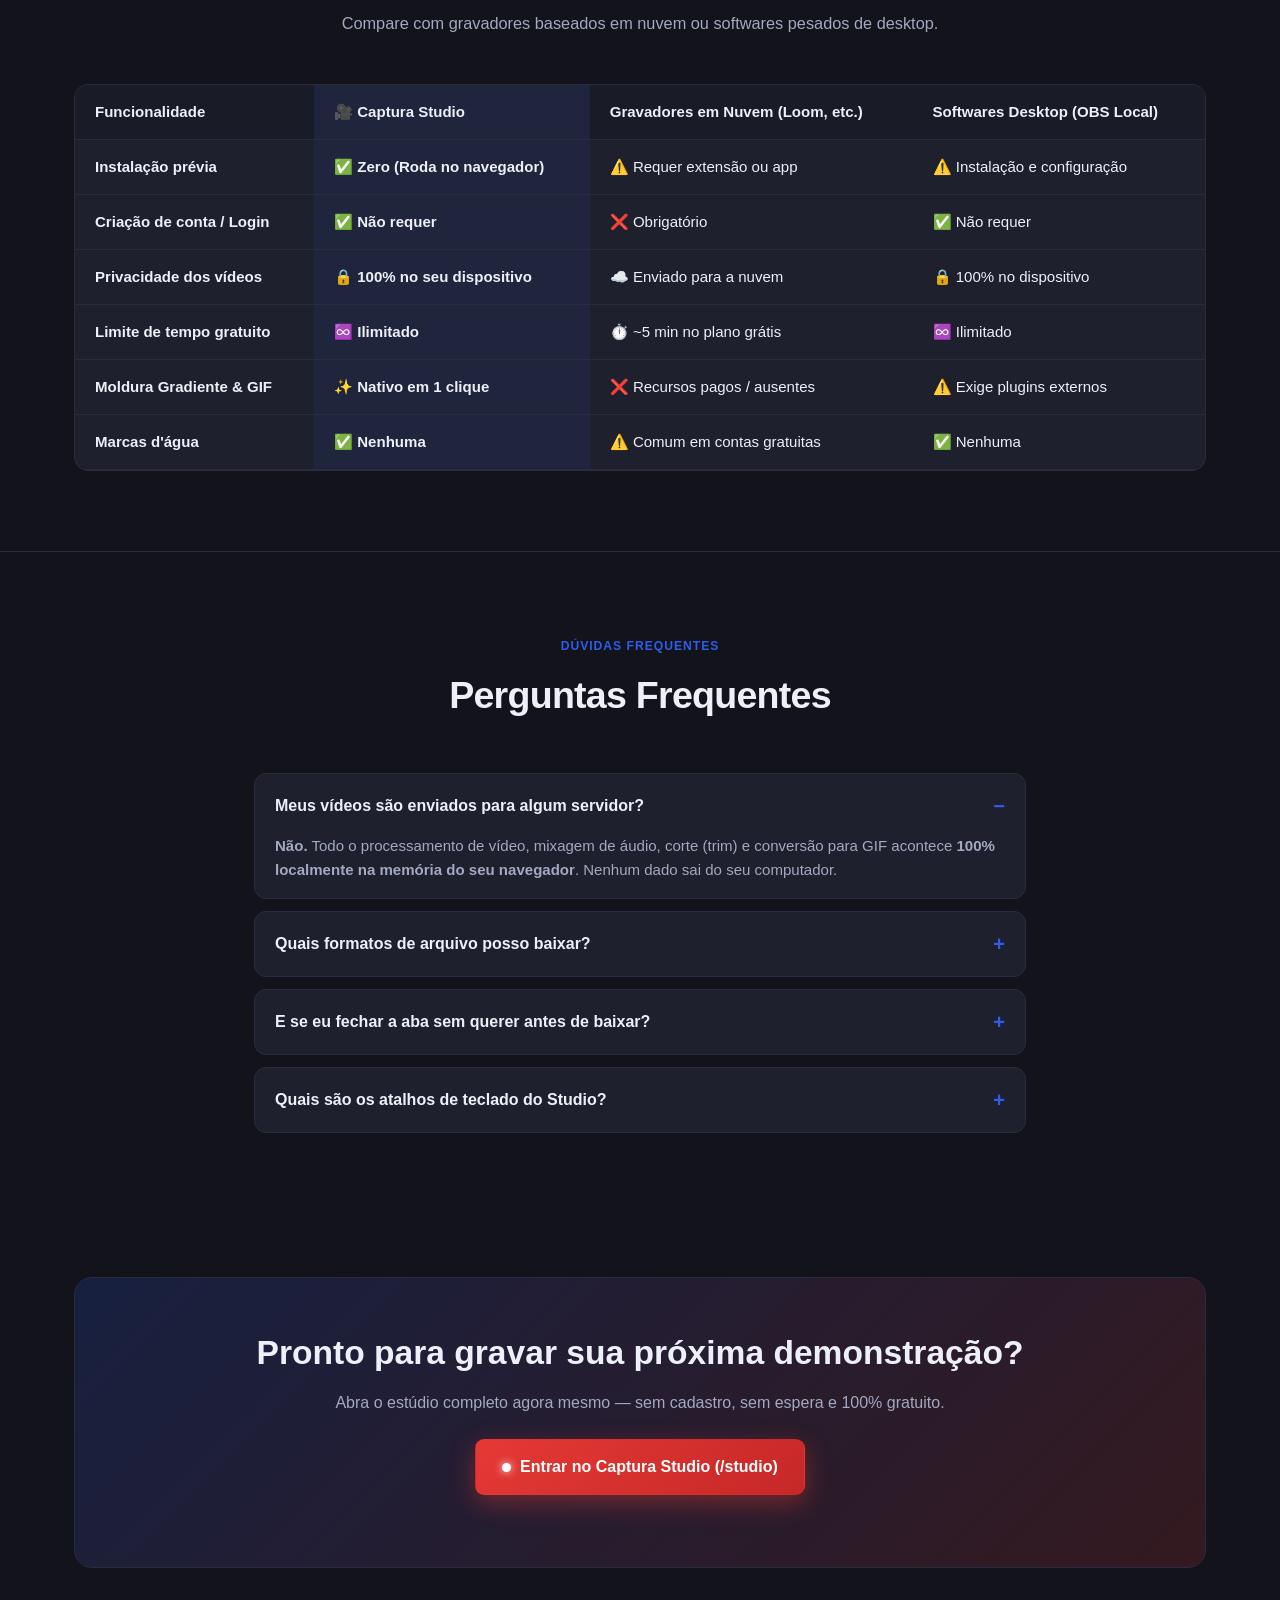
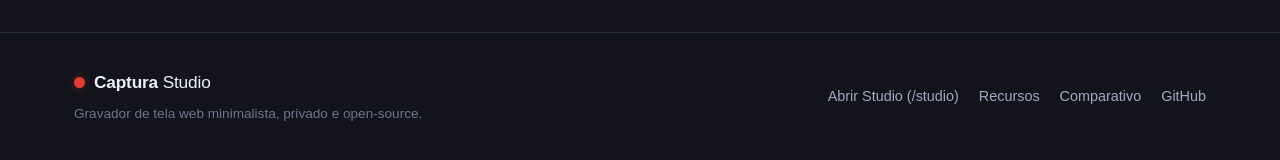
==== commit 6aee859c: "landing page" ====
--- a/index.html
+++ b/index.html
@@ -4,599 +4,450 @@
   <meta charset="utf-8">
   <meta name="viewport" content="width=device-width, initial-scale=1">
   <meta name="theme-color" content="#161720">
-  <title>Captura Studio — Gravador de Tela Web</title>
-  <link rel="manifest" href="manifest.json">
-  <link rel="stylesheet" href="style.css">
-  <script src="fix-webm-duration.js"></script>
-  <script src="script.js" defer></script>
+  <meta name="description" content="Grave sua tela diretamente do navegador com visual OBS Studio, Moldura Screen Studio, Webcam PiP arrastável, Mixer de Áudio, Trim e exportação em MP4, MKV, WebM ou GIF. 100% local e gratuito.">
+  <title>Captura — Gravador de Tela Web Profissional & 100% Local</title>
+  <link rel="manifest" href="/manifest.json">
+  <link rel="stylesheet" href="/landing.css">
+  <script src="/landing.js" defer></script>
 </head>
-<body class="obs-theme">
-  <div class="app-window">
-    
-    <!-- OBS Top Menu Bar -->
-    <header class="obs-menu-bar">
-      <div class="menu-items">
-        <span class="obs-brand">
-          <span class="obs-logo-dot"></span>
-          <strong>Captura</strong> Studio
-        </span>
-        <button class="menu-btn" id="menuFileBtn" type="button">Arquivo</button>
-        <button class="menu-btn" id="menuHistoryBtn" type="button">Gravações <span class="menu-count-badge" id="historyCountBadge" hidden>0</span></button>
-        <button class="menu-btn" id="menuDevicesBtn" type="button">Dispositivos</button>
-        <button class="menu-btn" id="menuShortcutsBtn" type="button">Atalhos</button>
-        <button class="menu-btn" id="menuAudioBtn" type="button">Testar Áudio</button>
-        <button class="menu-btn" id="menuHelpBtn" type="button">Ajuda</button>
-      </div>
-      <div class="menu-meta">
-        <button class="theme-toggle-btn" id="themeToggleBtn" type="button" title="Alternar Modo Claro / Escuro" aria-label="Alternar tema claro e escuro">
-          <span class="theme-icon" id="themeToggleIcon">🌙</span>
-          <span class="theme-text" id="themeToggleText">Escuro</span>
+<body class="landing-body">
+
+  <!-- Top Navigation Header -->
+  <header class="site-header">
+    <div class="container nav-container">
+      <a href="/" class="brand-logo" aria-label="Captura — Página Inicial">
+        <span class="brand-dot"></span>
+        <span class="brand-name"><strong>Captura</strong> Studio</span>
+        <span class="brand-version">v1.3</span>
+      </a>
+
+      <nav class="site-nav" aria-label="Navegação principal">
+        <a href="#demo" class="nav-link">Prévia Interativa</a>
+        <a href="#recursos" class="nav-link">Recursos</a>
+        <a href="#como-funciona" class="nav-link">Como Funciona</a>
+        <a href="#comparativo" class="nav-link">Comparativo</a>
+        <a href="#faq" class="nav-link">FAQ</a>
+      </nav>
+
+      <div class="nav-actions">
+        <button class="theme-toggle-btn" id="landingThemeToggle" type="button" title="Alternar Modo Claro / Escuro" aria-label="Alternar tema claro e escuro">
+          <span class="theme-icon" id="landingThemeIcon">🌙</span>
+          <span class="theme-text" id="landingThemeText">Escuro</span>
         </button>
-      </div>
-    </header>
-
-    <!-- OBS Main Viewport (Canvas Preview) -->
-    <main class="obs-main">
-      <div class="canvas-viewport" id="canvasViewport">
-        <div class="preview-canvas-container" id="previewArea">
-          <video id="previewVideo" autoplay muted playsinline aria-label="Pré-visualização da gravação"></video>
-          
-          <!-- Idle / Empty Canvas Placeholder -->
-          <div class="canvas-empty" id="canvasEmpty">
-            <div class="obs-canvas-target" aria-hidden="true">
-              <div class="target-cross"></div>
-              <div class="target-center">▶</div>
+        <a href="/studio" class="btn btn-primary btn-sm">
+          <span class="rec-dot-inline"></span>
+          Abrir Studio
+        </a>
+      </div>
+    </div>
+  </header>
+
+  <main>
+    <!-- Hero Section -->
+    <section class="hero-section">
+      <div class="hero-glow hero-glow-left" aria-hidden="true"></div>
+      <div class="hero-glow hero-glow-right" aria-hidden="true"></div>
+
+      <div class="container hero-container">
+        <div class="hero-badge">
+          <span class="badge-pulse"></span>
+          <span>100% No Navegador · Zero Instalação · Sem Marca d'Água</span>
+        </div>
+
+        <h1 class="hero-title">
+          Transforme sua tela em uma <span class="text-gradient">boa história.</span>
+        </h1>
+
+        <p class="hero-subtitle">
+          O poder do <strong>OBS Studio</strong> combinado com a elegância do <strong>Screen Studio</strong> direto na web.
+          Grave tela cheia, janela ou aba com mixer de áudio em tempo real, câmera PiP arrastável, molduras em gradiente, corte rápido e exportação em <strong>MP4, MKV, WebM ou GIF</strong>.
+        </p>
+
+        <div class="hero-cta-group">
+          <a href="/studio" class="btn btn-rec btn-lg">
+            <span class="rec-dot-inline"></span>
+            Abrir Captura Studio (/studio)
+          </a>
+          <a href="#demo" class="btn btn-secondary btn-lg">
+            ✨ Testar Prévia Abaixo
+          </a>
+        </div>
+
+        <div class="hero-pills" role="list">
+          <span class="hero-pill" role="listitem">✓ Processamento 100% Local</span>
+          <span class="hero-pill" role="listitem">✓ Sem Conta ou Login</span>
+          <span class="hero-pill" role="listitem">✓ Tempo Ilimitado</span>
+          <span class="hero-pill" role="listitem">✓ MP4 · MKV · WebM · GIF</span>
+        </div>
+
+        <!-- Interactive Studio Mockup Showcase -->
+        <div class="studio-showcase-wrapper" id="demo">
+          <div class="showcase-controls-bar">
+            <span class="showcase-hint">🎮 <strong>Experimente ao vivo:</strong> alterne a moldura, mova a câmera ou teste o tema antes de abrir o Studio:</span>
+            <div class="showcase-Interactive-pills">
+              <button type="button" class="demo-chip active" data-demo-bg="ocean">🌊 Moldura Oceano</button>
+              <button type="button" class="demo-chip" data-demo-bg="emerald">🌿 Esmeralda</button>
+              <button type="button" class="demo-chip" data-demo-bg="sunset">🌇 Cyber Sunset</button>
+              <button type="button" class="demo-chip" data-demo-bg="none">⬛ Sem Moldura</button>
+              <button type="button" class="demo-chip active" id="demoToggleCamBtn">📷 Webcam PiP (Arraste!)</button>
             </div>
-            <div class="canvas-empty-text">
-              <strong>Pré-visualização do Programa</strong>
-              <span>Clique em <b>Iniciar Gravação</b> ou pressione <kbd>Espaço</kbd> para selecionar a tela</span>
+          </div>
+
+          <div class="mock-obs-window" aria-label="Demonstração interativa do Captura Studio">
+            <!-- Mock Top Bar -->
+            <div class="mock-menubar">
+              <div class="mock-menu-left">
+                <span class="mock-window-dots">
+                  <i></i><i></i><i></i>
+                </span>
+                <span class="mock-brand">
+                  <span class="brand-dot"></span> <strong>Captura</strong> Studio
+                </span>
+                <span class="mock-menu-item">Arquivo</span>
+                <span class="mock-menu-item">Gravações <b class="mock-badge">3</b></span>
+                <span class="mock-menu-item">Dispositivos</span>
+                <span class="mock-menu-item">Atalhos</span>
+              </div>
+              <div class="mock-menu-right">
+                <span class="mock-route-tag">captura / <strong>studio</strong></span>
+              </div>
             </div>
-            <div class="canvas-guide-badge">TELA CHEIA · JANELA · GUIA DO NAVEGADOR</div>
-          </div>
-
-          <!-- Countdown Overlay (3, 2, 1...) -->
-          <div class="countdown-overlay" id="countdownOverlay" hidden>
-            <div class="countdown-circle">
-              <span class="countdown-number" id="countdownNumber">3</span>
-            </div>
-            <p class="countdown-label">Prepare sua janela...</p>
-            <button class="countdown-skip-btn" id="skipCountdownBtn" type="button">Pular contagem (Espaço)</button>
-          </div>
-
-          <!-- Draggable Facecam PiP (Webcam) -->
-          <div class="facecam-pip" id="facecamPip" hidden>
-            <div class="facecam-video-wrap" id="facecamVideoWrap">
-              <video id="webcamVideo" autoplay muted playsinline></video>
-            </div>
-            <div class="facecam-toolbar">
-              <span class="facecam-drag-indicator" title="Arraste para mover na tela">✥</span>
-              <button class="facecam-btn" id="facecamShapeBtn" title="Alternar formato: Círculo / Retângulo" type="button">●</button>
-              <button class="facecam-btn" id="facecamMirrorBtn" title="Espelhar imagem da câmera" type="button">↔</button>
-              <button class="facecam-btn" id="facecamPipPopoutBtn" title="Flutuar câmera fora do navegador (PiP)" type="button">❐</button>
-              <button class="facecam-btn facecam-close" id="facecamCloseBtn" title="Desativar Câmera" type="button">×</button>
-            </div>
-          </div>
-
-          <!-- Canvas Live Indicators -->
-          <div class="canvas-overlay-top">
-            <div class="canvas-tag live-tag" id="liveTag" hidden>
-              <span class="live-dot"></span> GRAVANDO AO VIVO
-            </div>
-            <div class="canvas-tag timer-tag" id="timerTag" hidden>
-              00:00:00
-            </div>
-          </div>
-        </div>
-
-        <!-- Canvas Toolbar (like OBS: "Dimensionar à janela", info) -->
-        <div class="canvas-toolbar">
-          <div class="canvas-toolbar-left">
-            <span class="canvas-tool-label">Modo: <b>Ajustar à janela</b></span>
-            <span class="tool-sep">|</span>
-            <span class="canvas-tool-label" id="streamResolutionLabel">Fonte: Nenhuma selecionada</span>
-          </div>
-          <div class="canvas-toolbar-right">
-            <button class="canvas-action-btn" id="canvasStudioFrameBtn" type="button" title="Ativar/Desativar Moldura Estúdio (Gradiente + Cantos Arredondados)">
-              <span class="cam-icon">✨</span> Moldura Estúdio
-            </button>
-            <button class="canvas-action-btn" id="canvasWebcamToggleBtn" type="button" title="Ligar/Desligar Câmera Flutuante">
-              <span class="cam-icon">📷</span> Câmera (PiP)
-            </button>
-            <span class="canvas-quality-badge" id="canvasQualityBadge">1080p · 60 FPS</span>
-          </div>
-        </div>
-      </div>
-
-      <!-- OBS Bottom Docks Area -->
-      <section class="obs-docks" aria-label="Painéis do Estúdio">
-        
-        <!-- Dock 1: Cenas / Modos -->
-        <div class="dock-panel dock-scenes">
-          <div class="dock-header">
-            <span class="dock-title">Cenas</span>
-            <div class="dock-tools"><span class="dock-icon">▢</span></div>
-          </div>
-          <div class="dock-content">
-            <ul class="scene-list" id="sceneList">
-              <li class="scene-item active" data-scene="standard">
-                <span class="scene-marker"></span>
-                <span class="scene-name">Tela & Áudio Total</span>
-              </li>
-              <li class="scene-item" data-scene="screen-only">
-                <span class="scene-marker"></span>
-                <span class="scene-name">Apenas Tela (Mudo)</span>
-              </li>
-              <li class="scene-item" data-scene="narration">
-                <span class="scene-marker"></span>
-                <span class="scene-name">Tutorial (Tela + Mic)</span>
-              </li>
-            </ul>
-          </div>
-          <div class="dock-bottom-bar">
-            <button class="dock-mini-btn" title="Cena Padrão" type="button">+</button>
-            <button class="dock-mini-btn" title="Redefinir" type="button">↺</button>
-            <span class="dock-mini-info">3 predefinições</span>
-          </div>
-        </div>
-
-        <!-- Dock 2: Fontes (Sources) -->
-        <div class="dock-panel dock-sources">
-          <div class="dock-header">
-            <span class="dock-title">Fontes</span>
-            <div class="dock-tools"><span class="dock-icon">▢</span></div>
-          </div>
-          <div class="dock-content">
-            <div class="source-list">
-              <!-- Source: Screen -->
-              <div class="source-item" id="sourceScreenItem">
-                <button class="source-toggle-btn active" id="toggleScreenBtn" title="Ativar/Desativar Captura de Tela" type="button">
-                  <span class="source-eye-icon">👁</span>
-                </button>
-                <span class="source-lock-icon">🔒</span>
-                <div class="source-info">
-                  <span class="source-title">Captura de Monitor</span>
-                  <span class="source-sub" id="sourceScreenStatus">Pronto</span>
-                </div>
-              </div>
-              <!-- Source: Mic -->
-              <div class="source-item" id="sourceMicItem">
-                <button class="source-toggle-btn active" id="toggleMicBtn" title="Ligar/Desligar Microfone" type="button">
-                  <span class="source-eye-icon" id="micEyeIcon">👁</span>
-                </button>
-                <span class="source-lock-icon">🔒</span>
-                <div class="source-info">
-                  <span class="source-title">Microfone / Aux</span>
-                  <span class="source-sub" id="sourceMicStatus">Ativo</span>
-                </div>
-              </div>
-              <!-- Source: Desktop Audio -->
-              <div class="source-item" id="sourceSysAudioItem">
-                <button class="source-toggle-btn active" id="toggleSysAudioBtn" title="Ligar/Desligar Áudio Desktop" type="button">
-                  <span class="source-eye-icon" id="sysEyeIcon">👁</span>
-                </button>
-                <span class="source-lock-icon">🔒</span>
-                <div class="source-info">
-                  <span class="source-title">Áudio do Desktop</span>
-                  <span class="source-sub" id="sourceSysAudioStatus">Ativo</span>
-                </div>
-              </div>
-              <!-- Source: Webcam -->
-              <div class="source-item" id="sourceWebcamItem">
-                <button class="source-toggle-btn muted" id="toggleWebcamBtn" title="Ligar/Desligar Câmera (Webcam)" type="button">
-                  <span class="source-eye-icon" id="webcamEyeIcon">📷</span>
-                </button>
-                <span class="source-lock-icon">🔒</span>
-                <div class="source-info">
-                  <span class="source-title">Câmera (Facecam PiP)</span>
-                  <span class="source-sub" id="sourceWebcamStatus">Desativada</span>
-                </div>
-              </div>
-            </div>
-          </div>
-          <div class="dock-bottom-bar">
-            <button class="dock-mini-btn" id="sourceSettingsBtn" title="Selecionar Microfone, Webcam e Estilo da Câmera" type="button">⚙</button>
-            <span class="dock-mini-info">Fontes nativas</span>
-          </div>
-        </div>
-
-        <!-- Dock 3: Mixer de Áudio (Audio Mixer with VU Meters) -->
-        <div class="dock-panel dock-mixer">
-          <div class="dock-header">
-            <span class="dock-title">Mixer de áudio</span>
-            <div class="dock-tools"><span class="dock-icon">▢</span></div>
-          </div>
-          <div class="dock-content dock-content-mixer">
-            
-            <!-- Desktop Audio Channel -->
-            <div class="mixer-channel" id="desktopMixerChannel">
-              <div class="channel-header">
-                <span class="channel-title">Áudio do desktop</span>
-                <span class="channel-db" id="desktopDbLabel">-inf dB</span>
-              </div>
-              <div class="channel-body">
-                <button class="mixer-mute-btn" id="desktopMuteBtn" title="Silenciar Áudio Desktop" type="button">
-                  <span class="mute-icon" id="desktopMuteIcon">🔊</span>
-                </button>
-                <div class="vu-wrapper">
-                  <div class="vu-meter">
-                    <div class="vu-fill" id="desktopVuFill" style="width: 0%;"></div>
+
+            <!-- Mock Main Canvas -->
+            <div class="mock-viewport">
+              <div class="mock-canvas-frame studio-bg-ocean" id="mockCanvasFrame">
+                <div class="mock-screen-content">
+                  <div class="mock-app-header">
+                    <span class="mock-url-bar">https://seu-projeto-incrivel.dev/demo</span>
+                    <span class="mock-live-pill"><i class="live-blink"></i> GRAVANDO 00:01:24</span>
                   </div>
-                  <div class="vu-scale">
-                    <span>-50</span>
-                    <span>-40</span>
-                    <span>-30</span>
-                    <span>-20</span>
-                    <span>-10</span>
-                    <span>-5</span>
-                    <span>0</span>
+                  <div class="mock-app-body">
+                    <div class="mock-code-card">
+                      <div class="mock-code-line w-40 accent"></div>
+                      <div class="mock-code-line w-80"></div>
+                      <div class="mock-code-line w-65"></div>
+                      <div class="mock-code-line w-90"></div>
+                      <div class="mock-code-line w-50"></div>
+                      <div class="mock-chart-bars">
+                        <span style="height:45%"></span>
+                        <span style="height:72%"></span>
+                        <span style="height:60%"></span>
+                        <span style="height:92%"></span>
+                        <span style="height:78%"></span>
+                        <span style="height:100%"></span>
+                      </div>
+                    </div>
+                    <div class="mock-stats-col">
+                      <div class="mock-stat-box">
+                        <small>Qualidade</small>
+                        <strong>1080p · 60 FPS</strong>
+                      </div>
+                      <div class="mock-stat-box">
+                        <small>Saída Direta</small>
+                        <strong>MP4 / MKV / GIF</strong>
+                      </div>
+                    </div>
                   </div>
                 </div>
-              </div>
-              <div class="channel-fader-row">
-                <input class="obs-fader" id="desktopFader" type="range" min="0" max="1" step="0.01" value="1" title="Volume do Desktop">
+
+                <!-- Interactive Draggable Facecam inside Mockup -->
+                <div class="mock-facecam" id="mockFacecam" title="Arraste para posicionar onde quiser!">
+                  <div class="mock-facecam-avatar">
+                    <svg viewBox="0 0 64 64" width="44" height="44" aria-hidden="true">
+                      <circle cx="32" cy="24" r="11" fill="#edf0f8"/>
+                      <path d="M14 54c2-11 11-17 18-17s16 6 18 17" fill="#edf0f8"/>
+                    </svg>
+                    <span class="mock-cam-live">CAM</span>
+                  </div>
+                  <span class="mock-cam-hint">✥ Arraste</span>
+                </div>
               </div>
             </div>
 
-            <!-- Mic Audio Channel -->
-            <div class="mixer-channel" id="micMixerChannel">
-              <div class="channel-header">
-                <span class="channel-title">Mic / Narração</span>
-                <span class="channel-db" id="micDbLabel">-inf dB</span>
-              </div>
-              <div class="channel-body">
-                <button class="mixer-mute-btn" id="micMuteBtn" title="Silenciar Microfone" type="button">
-                  <span class="mute-icon" id="micMuteIcon">🎙️</span>
-                </button>
-                <div class="vu-wrapper">
-                  <div class="vu-meter">
-                    <div class="vu-fill" id="micVuFill" style="width: 0%;"></div>
+            <!-- Mock Bottom Docks (OBS Style) -->
+            <div class="mock-docks-grid">
+              <div class="mock-dock">
+                <div class="mock-dock-title">Fontes Ativas</div>
+                <div class="mock-dock-list">
+                  <div class="mock-source-row active"><span>🖥️ Captura de Tela</span> <span>👁️</span></div>
+                  <div class="mock-source-row active"><span>📷 Webcam Flutuante</span> <span>👁️</span></div>
+                  <div class="mock-source-row active"><span>✨ Moldura Estúdio</span> <span>ON</span></div>
+                </div>
+              </div>
+
+              <div class="mock-dock">
+                <div class="mock-dock-title">Mixer de Áudio (Ao Vivo)</div>
+                <div class="mock-mixer-rows">
+                  <div class="mock-meter-group">
+                    <div class="mock-meter-label"><span>🔊 Áudio do Desktop</span> <span>-6 dB</span></div>
+                    <div class="mock-vu-track"><div class="mock-vu-fill vu-anim-1"></div></div>
                   </div>
-                  <div class="vu-scale">
-                    <span>-50</span>
-                    <span>-40</span>
-                    <span>-30</span>
-                    <span>-20</span>
-                    <span>-10</span>
-                    <span>-5</span>
-                    <span>0</span>
+                  <div class="mock-meter-group">
+                    <div class="mock-meter-label"><span>🎙️ Microfone / Aux</span> <span>-3 dB</span></div>
+                    <div class="mock-vu-track"><div class="mock-vu-fill vu-anim-2"></div></div>
                   </div>
                 </div>
               </div>
-              <div class="channel-fader-row">
-                <input class="obs-fader" id="micFader" type="range" min="0" max="1.5" step="0.01" value="1" title="Volume do Microfone">
+
+              <div class="mock-dock mock-controls-dock">
+                <div class="mock-dock-title">Controles</div>
+                <a href="/studio" class="btn btn-rec btn-block">
+                  <span class="rec-dot-inline"></span> Ir para o Studio Real →
+                </a>
+                <div class="mock-format-tags">
+                  <span>MP4</span> · <span>MKV</span> · <span>WebM</span> · <span>GIF</span>
+                </div>
               </div>
             </div>
-
-          </div>
-          <div class="dock-bottom-bar">
-            <button class="dock-mini-btn" id="testMicBtn" title="Testar Microfone agora" type="button">🎙️ Testar Mic</button>
-            <span class="dock-mini-info">Web Audio API</span>
-          </div>
-        </div>
-
-        <!-- Dock 4: Configurações Rápidas -->
-        <div class="dock-panel dock-settings">
-          <div class="dock-header">
-            <span class="dock-title">Configurações</span>
-            <div class="dock-tools"><span class="dock-icon">▢</span></div>
-          </div>
-          <div class="dock-content dock-content-compact">
-            
-            <div class="obs-form-group">
-              <label class="obs-label" for="formatSelect">Formato do Arquivo</label>
-              <select class="obs-select" id="formatSelect">
-                <option value="mp4">MP4 · Universal (.mp4)</option>
-                <option value="mkv">MKV · Matroska OBS (.mkv)</option>
-                <option value="webm" selected>WebM · Web Otimizado (.webm)</option>
-              </select>
-            </div>
-
-            <div class="obs-form-group">
-              <label class="obs-label" for="qualitySelect">Qualidade do Vídeo</label>
-              <select class="obs-select" id="qualitySelect">
-                <option value="standard">Padrão · 720p (2.5 Mbps)</option>
-                <option value="high" selected>Alta · 1080p (5.0 Mbps)</option>
-                <option value="maximum">Máxima · Original (8.0 Mbps)</option>
-              </select>
-            </div>
-
-            <div class="obs-form-group">
-              <label class="obs-label" for="fpsSelect">Taxa de Quadros (FPS)</label>
-              <select class="obs-select" id="fpsSelect">
-                <option value="60" selected>60 FPS (Ultra fluido)</option>
-                <option value="30">30 FPS (Padrão)</option>
-              </select>
-            </div>
-
-            <div class="obs-form-group">
-              <label class="obs-label" for="countdownSelect">Contagem Regressiva</label>
-              <select class="obs-select" id="countdownSelect">
-                <option value="3" selected>3 segundos (Recomendado)</option>
-                <option value="5">5 segundos</option>
-                <option value="0">Desativada (Instantâneo)</option>
-              </select>
-            </div>
-
-          </div>
-          <div class="dock-bottom-bar">
-            <span class="dock-mini-info" id="currentFormatBadge">WebM · EBML Corrigido</span>
-          </div>
-        </div>
-
-        <!-- Dock 5: Controles (OBS Action Controls) -->
-        <div class="dock-panel dock-controls">
-          <div class="dock-header">
-            <span class="dock-title">Controles</span>
-            <div class="dock-tools"><span class="dock-icon">▢</span></div>
-          </div>
-          <div class="dock-content dock-content-controls">
-            <!-- Record Button -->
-            <button class="obs-btn obs-btn-record" id="recordButton" type="button">
-              <span class="btn-rec-dot"></span> Iniciar gravação
-            </button>
-            
-            <!-- Pause Button -->
-            <button class="obs-btn obs-btn-secondary" id="pauseButton" type="button" disabled>
-              <span class="pause-icon" aria-hidden="true">Ⅱ</span> Pausar gravação
-            </button>
-
-            <!-- Download Button -->
-            <button class="obs-btn obs-btn-download" id="downloadButton" type="button" disabled>
-              <span class="download-icon" aria-hidden="true">↓</span> Baixar último vídeo
-            </button>
-
-            <!-- Help / Reset -->
-            <button class="obs-btn obs-btn-secondary" id="shortcutsBtn" type="button">
-              Atalhos de Teclado
-            </button>
-          </div>
-          <div class="dock-bottom-bar">
-            <span class="dock-mini-info" id="shortcutHint">Espaço: Gravar</span>
-          </div>
-        </div>
-
-      </section>
-    </main>
-
-    <!-- OBS Bottom Status Bar -->
-    <footer class="obs-status-bar">
-      <div class="status-left">
-        <span class="status-indicator-dot ready" id="globalStatusDot"></span>
-        <span class="status-label" id="globalStatusText">Pronto para gravar</span>
-      </div>
-      <div class="status-center">
-        <span class="status-pill-badge">Zero Instalações · Zero Cloud</span>
-      </div>
-      <div class="status-right">
-        <span class="status-metric rec-metric" id="recStatusMetric">
-          <span class="rec-dot-mini"></span> REC: <strong id="statusTimerDisplay">00:00:00</strong>
-        </span>
-        <span class="metric-sep">|</span>
-        <span class="status-metric" id="statusFpsMetric">FPS: <strong>60.00</strong></span>
-        <span class="metric-sep">|</span>
-        <span class="status-metric" id="statusSizeMetric">Tamanho: <strong id="statusSizeDisplay">0.0 MB</strong></span>
-      </div>
-    </footer>
-
-    <!-- File & Output Format Modal (Arquivo) -->
-    <div class="obs-modal-backdrop" id="fileModal" hidden>
-      <div class="obs-modal-card" role="dialog" aria-modal="true" aria-labelledby="fileModalTitle">
-        <div class="obs-modal-header">
-          <span class="obs-modal-title" id="fileModalTitle">📁 Arquivo — Formato de Gravação de Vídeo</span>
-          <button class="obs-modal-close" id="closeFileModal" type="button" aria-label="Fechar">×</button>
-        </div>
-        <div class="obs-modal-body">
-          <p class="format-modal-desc">
-            Escolha o formato em que os seus vídeos serão salvos. A gravação e a conversão acontecem 100% no seu computador, de forma segura e privada.
+          </div>
+        </div>
+
+      </div>
+    </section>
+
+    <!-- Features Bento Grid Section -->
+    <section class="features-section" id="recursos">
+      <div class="container">
+        <div class="section-header">
+          <span class="section-eyebrow">RECURSOS DE ESTÚDIO</span>
+          <h2 class="section-title">Tudo o que você precisa para gravar aulas, demos e tutoriais</h2>
+          <p class="section-desc">
+            Sem instalar nada pesado e sem depender de servidores lentos. Abra <code>/studio</code> e comece em segundos.
           </p>
-
-          <div class="format-cards-grid">
-            
-            <!-- MP4 Option -->
-            <label class="format-card" for="modalFormatMp4">
-              <input type="radio" name="modalOutputFormat" id="modalFormatMp4" value="mp4">
-              <div class="format-card-content">
-                <div class="format-card-header">
-                  <span class="format-badge format-badge-mp4">MP4</span>
-                  <strong>MPEG-4 (.mp4)</strong>
-                  <span class="format-tag">Máxima Compatibilidade</span>
-                </div>
-                <p>Compatível com WhatsApp, iPhone, Android, Instagram e programas de edição como Adobe Premiere e DaVinci Resolve.</p>
-              </div>
-            </label>
-
-            <!-- MKV Option -->
-            <label class="format-card" for="modalFormatMkv">
-              <input type="radio" name="modalOutputFormat" id="modalFormatMkv" value="mkv">
-              <div class="format-card-content">
-                <div class="format-card-header">
-                  <span class="format-badge format-badge-mkv">MKV</span>
-                  <strong>Matroska Video (.mkv)</strong>
-                  <span class="format-tag">Padrão OBS Studio</span>
-                </div>
-                <p>O formato padrão do OBS. Resistente a falhas e corrupção em gravações longas, excelente no VLC e players modernos.</p>
-              </div>
-            </label>
-
-            <!-- WebM Option -->
-            <label class="format-card" for="modalFormatWebm">
-              <input type="radio" name="modalOutputFormat" id="modalFormatWebm" value="webm" checked>
-              <div class="format-card-content">
-                <div class="format-card-header">
-                  <span class="format-badge format-badge-webm">WEBM</span>
-                  <strong>WebM (.webm)</strong>
-                  <span class="format-tag">Otimizado Web</span>
-                </div>
-                <p>Formato nativo ultra leve para navegadores com VP9/Opus e cabeçalho de duração corrigido para scrubbing suave.</p>
-              </div>
-            </label>
-
-          </div>
-        </div>
-        <div class="obs-modal-footer">
-          <button class="obs-btn obs-btn-secondary" id="cancelFileModalBtn" type="button">Cancelar</button>
-          <button class="obs-btn obs-btn-record" id="saveFileFormatBtn" type="button">Salvar Formato</button>
-        </div>
+        </div>
+
+        <div class="features-grid">
+          <article class="feature-card feature-card-highlight">
+            <div class="feature-icon">🎬</div>
+            <h3>Interface Estilo OBS Studio (Escuro & Claro)</h3>
+            <p>
+              Layout profissional com docks para <strong>Cenas, Fontes, Mixer de Áudio, Configurações Rápidas e Controles</strong>. Alterne entre o clássico <em>OBS Dark</em> e o <em>Modo Claro</em> com apenas 1 clique no topo.
+            </p>
+            <span class="feature-tag">Persistência Automática</span>
+          </article>
+
+          <article class="feature-card">
+            <div class="feature-icon">✨</div>
+            <h3>Moldura Estúdio (Screen Studio Style)</h3>
+            <p>
+              Ative fundos em gradiente (<em>Oceano, Aurora Esmeralda, Cyber Sunset ou Grafite</em>), cantos arredondados, sombra projetada 3D e destaque visual de cliques em tempo real.
+            </p>
+            <span class="feature-tag">Composição Canvas 60 FPS</span>
+          </article>
+
+          <article class="feature-card">
+            <div class="feature-icon">📷</div>
+            <h3>Facecam PiP Livremente Arrastável</h3>
+            <p>
+              Adicione sua webcam em formato circular ou retangular, escolha o tamanho (12%, 16% ou 22%), espelhe a imagem e <strong>arraste para qualquer canto da tela</strong> mesmo durante a gravação.
+            </p>
+            <span class="feature-tag">Picture-in-Picture Nativo</span>
+          </article>
+
+          <article class="feature-card">
+            <div class="feature-icon">🎚️</div>
+            <h3>Mixer Web Audio API & VU Meters</h3>
+            <p>
+              Monitore decibéis em tempo real (-50 dB a 0 dB) com barras coloridas. Controle o volume ou silencie o <strong>Áudio do Sistema</strong> e o <strong>Microfone</strong> de forma independente.
+            </p>
+            <span class="feature-tag">Teste de Áudio Integrado</span>
+          </article>
+
+          <article class="feature-card">
+            <div class="feature-icon">✂️</div>
+            <h3>Corte Rápido (Trim) & Exportador GIF</h3>
+            <p>
+              Terminou de gravar? Apare o início e o fim do vídeo imediatamente no player pós-gravação ou baixe como <strong>GIF animado (<code>.gif</code>)</strong> pronto para GitHub, PRs e documentações.
+            </p>
+            <span class="feature-tag">Encoder GIF89a Nativo</span>
+          </article>
+
+          <article class="feature-card">
+            <div class="feature-icon">🗂️</div>
+            <h3>MP4, MKV, WebM + Histórico Local</h3>
+            <p>
+              Escolha o formato de saída ideal (com correção de duração EBML para linha do tempo perfeita) e conte com salvamento automático das últimas 5 gravações no <code>IndexedDB</code> + suporte <strong>PWA Offline</strong>.
+            </p>
+            <span class="feature-tag">Zero Perda de Dados</span>
+          </article>
+        </div>
+      </div>
+    </section>
+
+    <!-- How It Works Section -->
+    <section class="steps-section" id="como-funciona">
+      <div class="container">
+        <div class="section-header">
+          <span class="section-eyebrow">FLUXO SIMPLIFICADO</span>
+          <h2 class="section-title">Da captura ao download em 3 passos</h2>
+          <p class="section-desc">Projetado para não atrapalhar seu fluxo de trabalho.</p>
+        </div>
+
+        <div class="steps-grid">
+          <div class="step-card">
+            <div class="step-number">01</div>
+            <h3>Configure seu Estúdio</h3>
+            <p>
+              Acesse <a href="/studio"><code>/studio</code></a>, escolha a qualidade (720p, 1080p ou Original), selecione o formato (<code>MP4</code>, <code>MKV</code> ou <code>WebM</code>) e ative sua câmera ou Moldura Estúdio se desejar.
+            </p>
+          </div>
+
+          <div class="step-card">
+            <div class="step-number">02</div>
+            <h3>Grave com Controle Total</h3>
+            <p>
+              Pressione <kbd>Espaço</kbd> ou clique em <strong>Iniciar Gravação</strong>. A contagem regressiva <code>3..2..1</code> dá tempo de preparar sua janela sem aparecer no vídeo gravado.
+            </p>
+          </div>
+
+          <div class="step-card">
+            <div class="step-number">03</div>
+            <h3>Apare e Baixe na Hora</h3>
+            <p>
+              Ao finalizar, revise no player instantâneo, apare segundos extras com o <strong>Corte Rápido</strong> e baixe em vídeo ou <code>.gif</code> direto para a sua máquina.
+            </p>
+          </div>
+        </div>
+      </div>
+    </section>
+
+    <!-- Comparison Table Section -->
+    <section class="comparison-section" id="comparativo">
+      <div class="container">
+        <div class="section-header">
+          <span class="section-eyebrow">COMPARATIVO</span>
+          <h2 class="section-title">Por que usar o Captura Studio?</h2>
+          <p class="section-desc">Compare com gravadores baseados em nuvem ou softwares pesados de desktop.</p>
+        </div>
+
+        <div class="table-responsive">
+          <table class="comparison-table">
+            <thead>
+              <tr>
+                <th>Funcionalidade</th>
+                <th class="highlight-col">🎥 Captura Studio</th>
+                <th>Gravadores em Nuvem (Loom, etc.)</th>
+                <th>Softwares Desktop (OBS Local)</th>
+              </tr>
+            </thead>
+            <tbody>
+              <tr>
+                <td><strong>Instalação prévia</strong></td>
+                <td class="highlight-col">✅ Zero (Roda no navegador)</td>
+                <td>⚠️ Requer extensão ou app</td>
+                <td>⚠️ Instalação e configuração</td>
+              </tr>
+              <tr>
+                <td><strong>Criação de conta / Login</strong></td>
+                <td class="highlight-col">✅ Não requer</td>
+                <td>❌ Obrigatório</td>
+                <td>✅ Não requer</td>
+              </tr>
+              <tr>
+                <td><strong>Privacidade dos vídeos</strong></td>
+                <td class="highlight-col">🔒 100% no seu dispositivo</td>
+                <td>☁️ Enviado para a nuvem</td>
+                <td>🔒 100% no dispositivo</td>
+              </tr>
+              <tr>
+                <td><strong>Limite de tempo gratuito</strong></td>
+                <td class="highlight-col">♾️ Ilimitado</td>
+                <td>⏱️ ~5 min no plano grátis</td>
+                <td>♾️ Ilimitado</td>
+              </tr>
+              <tr>
+                <td><strong>Moldura Gradiente & GIF</strong></td>
+                <td class="highlight-col">✨ Nativo em 1 clique</td>
+                <td>❌ Recursos pagos / ausentes</td>
+                <td>⚠️ Exige plugins externos</td>
+              </tr>
+              <tr>
+                <td><strong>Marcas d'água</strong></td>
+                <td class="highlight-col">✅ Nenhuma</td>
+                <td>⚠️ Comum em contas gratuitas</td>
+                <td>✅ Nenhuma</td>
+              </tr>
+            </tbody>
+          </table>
+        </div>
+      </div>
+    </section>
+
+    <!-- FAQ Section -->
+    <section class="faq-section" id="faq">
+      <div class="container faq-container">
+        <div class="section-header">
+          <span class="section-eyebrow">DÚVIDAS FREQUENTES</span>
+          <h2 class="section-title">Perguntas Frequentes</h2>
+        </div>
+
+        <div class="faq-list">
+          <details class="faq-item" open>
+            <summary>Meus vídeos são enviados para algum servidor?</summary>
+            <p>
+              <strong>Não.</strong> Todo o processamento de vídeo, mixagem de áudio, corte (trim) e conversão para GIF acontece <strong>100% localmente na memória do seu navegador</strong>. Nenhum dado sai do seu computador.
+            </p>
+          </details>
+
+          <details class="faq-item">
+            <summary>Quais formatos de arquivo posso baixar?</summary>
+            <p>
+              Você pode escolher entre <strong>MP4 (<code>.mp4</code>)</strong>, <strong>Matroska (<code>.mkv</code>)</strong> e <strong>WebM (<code>.webm</code>)</strong> diretamente na dock de Configurações ou no menu Arquivo, além de exportar trechos curtos como <strong>GIF animado (<code>.gif</code>)</strong>.
+            </p>
+          </details>
+
+          <details class="faq-item">
+            <summary>E se eu fechar a aba sem querer antes de baixar?</summary>
+            <p>
+              O Captura Studio salva automaticamente suas últimas 5 gravações no banco de dados interno do seu navegador (<code>IndexedDB</code>). Basta abrir <a href="/studio"><code>/studio</code></a> e clicar em <strong>Gravações</strong> na barra superior para recuperar ou baixar novamente.
+            </p>
+          </details>
+
+          <details class="faq-item">
+            <summary>Quais são os atalhos de teclado do Studio?</summary>
+            <p>
+              Dentro de <code>/studio</code>, use <kbd>Espaço</kbd> ou <kbd>Alt + R</kbd> para iniciar/finalizar a gravação, <kbd>Alt + P</kbd> para pausar ou retomar, <kbd>Alt + M</kbd> para silenciar o microfone e <kbd>Esc</kbd> para pular a contagem regressiva.
+            </p>
+          </details>
+        </div>
+      </div>
+    </section>
+
+    <!-- Final CTA Banner -->
+    <section class="cta-banner-section">
+      <div class="container">
+        <div class="cta-banner-box">
+          <h2>Pronto para gravar sua próxima demonstração?</h2>
+          <p>Abra o estúdio completo agora mesmo — sem cadastro, sem espera e 100% gratuito.</p>
+          <div class="hero-cta-group">
+            <a href="/studio" class="btn btn-rec btn-lg">
+              <span class="rec-dot-inline"></span>
+              Entrar no Captura Studio (/studio)
+            </a>
+          </div>
+        </div>
+      </div>
+    </section>
+  </main>
+
+  <!-- Footer -->
+  <footer class="site-footer">
+    <div class="container footer-container">
+      <div class="footer-brand">
+        <a href="/" class="brand-logo">
+          <span class="brand-dot"></span>
+          <span class="brand-name"><strong>Captura</strong> Studio</span>
+        </a>
+        <p>Gravador de tela web minimalista, privado e open-source.</p>
+      </div>
+      <div class="footer-links">
+        <a href="/studio">Abrir Studio (/studio)</a>
+        <a href="#recursos">Recursos</a>
+        <a href="#comparativo">Comparativo</a>
+        <a href="https://github.com/thiagofal1/captura" target="_blank" rel="noopener noreferrer">GitHub</a>
       </div>
     </div>
-
-    <!-- Result / Download Modal (OBS Dialog Style) -->
-    <div class="obs-modal-backdrop" id="resultModal" hidden>
-      <div class="obs-modal-card" role="dialog" aria-modal="true" aria-labelledby="modalTitle">
-        <div class="obs-modal-header">
-          <span class="obs-modal-title" id="modalTitle">✓ Gravação Concluída</span>
-          <button class="obs-modal-close" id="closeResultModal" type="button" aria-label="Fechar">×</button>
-        </div>
-        <div class="obs-modal-body">
-          <div class="video-preview-wrapper">
-            <video id="resultVideoPlayer" controls playsinline></video>
-          </div>
-          <div class="result-meta-grid">
-            <div class="meta-card">
-              <span class="meta-label">Duração</span>
-              <strong class="meta-val" id="resultDurationVal">00:00:00</strong>
-            </div>
-            <div class="meta-card">
-              <span class="meta-label">Tamanho do Arquivo</span>
-              <strong class="meta-val" id="resultSizeVal">0 MB</strong>
-            </div>
-            <div class="meta-card">
-              <span class="meta-label">Formato</span>
-              <strong class="meta-val" id="resultFormatVal">WEBM (Seekable)</strong>
-            </div>
-            <div class="meta-card">
-              <span class="meta-label">Armazenamento</span>
-              <strong class="meta-val" style="color: #4ade80;">100% Local (Salvo no Histórico)</strong>
-            </div>
-          </div>
-
-          <!-- Quick Trim / Cut & GIF Export Bar -->
-          <div class="trim-bar-box" id="trimBarBox">
-            <div class="trim-bar-header">
-              <span class="trim-title">✂️ Corte Rápido (Início / Fim)</span>
-              <span class="trim-range-label" id="trimRangeLabel">Vídeo inteiro</span>
-            </div>
-            <div class="trim-sliders-row">
-              <div class="trim-input-group">
-                <label for="trimStartRange">Início (s)</label>
-                <input type="range" class="obs-fader" id="trimStartRange" min="0" max="10" step="0.1" value="0">
-              </div>
-              <div class="trim-input-group">
-                <label for="trimEndRange">Fim (s)</label>
-                <input type="range" class="obs-fader" id="trimEndRange" min="0" max="10" step="0.1" value="10">
-              </div>
-              <button class="obs-btn obs-btn-secondary" id="applyTrimBtn" type="button" title="Cortar trecho selecionado">
-                ✂️ Cortar Trecho
-              </button>
-            </div>
-          </div>
-        </div>
-        <div class="obs-modal-footer">
-          <a class="obs-btn obs-btn-record" id="modalDownloadBtn" href="#" download="gravacao-captura.webm">
-            ⬇ Baixar Vídeo Agora
-          </a>
-          <button class="obs-btn obs-btn-download" id="exportGifBtn" type="button" title="Converter trecho para GIF animado (ideal para GitHub, Slack e Discord)">
-            🎞️ Baixar como GIF (.gif)
-          </button>
-          <button class="obs-btn obs-btn-secondary" id="modalNewRecordBtn" type="button">
-            Nova Gravação
-          </button>
-        </div>
-      </div>
-    </div>
-
-    <!-- Local Recordings History Modal (IndexedDB) -->
-    <div class="obs-modal-backdrop" id="historyModal" hidden>
-      <div class="obs-modal-card" role="dialog" aria-modal="true" aria-labelledby="historyModalTitle">
-        <div class="obs-modal-header">
-          <span class="obs-modal-title" id="historyModalTitle">🗂️ Gravações Recentes (Salvas no Navegador)</span>
-          <button class="obs-modal-close" id="closeHistoryModal" type="button" aria-label="Fechar">×</button>
-        </div>
-        <div class="obs-modal-body">
-          <p class="format-modal-desc">
-            Suas últimas gravações ficam salvas temporariamente na memória local deste navegador (IndexedDB) para evitar perdas caso feche a aba por acidente.
-          </p>
-          <div class="history-list" id="historyList">
-            <div class="history-empty">Nenhuma gravação recente salva ainda.</div>
-          </div>
-        </div>
-        <div class="obs-modal-footer">
-          <button class="obs-btn obs-btn-secondary" id="clearHistoryBtn" type="button">🗑️ Limpar Histórico</button>
-          <button class="obs-btn obs-btn-record" id="dismissHistoryBtn" type="button">Fechar</button>
-        </div>
-      </div>
-    </div>
-
-    <!-- Devices & Facecam Settings Modal -->
-    <div class="obs-modal-backdrop" id="devicesModal" hidden>
-      <div class="obs-modal-card modal-compact" role="dialog" aria-modal="true" aria-labelledby="devicesModalTitle">
-        <div class="obs-modal-header">
-          <span class="obs-modal-title" id="devicesModalTitle">🎛️ Dispositivos de Áudio, Câmera & Estúdio</span>
-          <button class="obs-modal-close" id="closeDevicesModal" type="button" aria-label="Fechar">×</button>
-        </div>
-        <div class="obs-modal-body">
-          <div class="obs-form-group">
-            <label class="obs-label" for="micDeviceSelect">Microfone de Entrada</label>
-            <select class="obs-select" id="micDeviceSelect">
-              <option value="default">Padrão do Sistema</option>
-            </select>
-          </div>
-          <div class="obs-form-group">
-            <label class="obs-label" for="camDeviceSelect">Câmera (Webcam PiP)</label>
-            <select class="obs-select" id="camDeviceSelect">
-              <option value="default">Padrão do Sistema</option>
-            </select>
-          </div>
-          <div class="obs-form-group">
-            <label class="obs-label" for="pipSizeSelect">Tamanho da Câmera Flutuante</label>
-            <select class="obs-select" id="pipSizeSelect">
-              <option value="12">Compacta (12%)</option>
-              <option value="16" selected>Média (16% · Padrão)</option>
-              <option value="22">Grande (22% · Destaque)</option>
-            </select>
-          </div>
-          <div class="obs-form-group">
-            <label class="obs-label" for="studioBgSelect">Fundo da Moldura Estúdio (Screen Studio)</label>
-            <select class="obs-select" id="studioBgSelect">
-              <option value="none" selected>Desativado (Tela Original 100%)</option>
-              <option value="ocean">Gradiente Oceano Profundo (Azul / Roxo)</option>
-              <option value="emerald">Gradiente Aurora (Esmeralda / Índigo)</option>
-              <option value="sunset">Gradiente Cyber Sunset (Coral / Violeta)</option>
-              <option value="graphite">Estúdio Grafite Escuro (Minimalista)</option>
-            </select>
-          </div>
-        </div>
-        <div class="obs-modal-footer">
-          <button class="obs-btn obs-btn-secondary" id="refreshDevicesBtn" type="button">🔄 Atualizar Lista</button>
-          <button class="obs-btn obs-btn-record" id="saveDevicesBtn" type="button">Concluído</button>
-        </div>
-      </div>
-    </div>
-
-    <!-- Shortcuts Dialog -->
-    <div class="obs-modal-backdrop" id="shortcutsModal" hidden>
-      <div class="obs-modal-card modal-compact" role="dialog" aria-modal="true" aria-labelledby="shortcutsTitle">
-        <div class="obs-modal-header">
-          <span class="obs-modal-title" id="shortcutsTitle">⌨️ Atalhos de Teclado</span>
-          <button class="obs-modal-close" id="closeShortcutsModal" type="button" aria-label="Fechar">×</button>
-        </div>
-        <div class="obs-modal-body">
-          <div class="shortcuts-grid">
-            <div class="shortcut-row"><kbd>Espaço</kbd> ou <kbd>Alt + R</kbd> <span>Iniciar / Parar Gravação</span></div>
-            <div class="shortcut-row"><kbd>Alt + P</kbd> <span>Pausar / Retomar Gravação</span></div>
-            <div class="shortcut-row"><kbd>Esc</kbd> <span>Pular contagem / Fechar janelas</span></div>
-            <div class="shortcut-row"><kbd>M</kbd> <span>Silenciar / Ativar Microfone</span></div>
-          </div>
-        </div>
-        <div class="obs-modal-footer">
-          <button class="obs-btn obs-btn-secondary" id="dismissShortcutsBtn" type="button">Entendi</button>
-        </div>
-      </div>
-    </div>
-
-    <!-- Notification Toast -->
-    <div class="obs-toast" id="toast" role="status" aria-live="polite"></div>
-
-  </div>
+  </footer>
+
 </body>
 </html>
--- a/landing.css
+++ b/landing.css
@@ -0,0 +1,1048 @@
+/* ==========================================================================
+   Captura — Landing Page Stylesheet (OBS Dark & Light Studio Identity)
+   ========================================================================== */
+
+:root {
+  color-scheme: dark;
+  --bg-main: #12131b;
+  --bg-elevated: #191b26;
+  --bg-card: #1e202d;
+  --bg-header: rgba(22, 23, 32, 0.85);
+  --border-color: #292c3e;
+  --border-highlight: #3f6ad8;
+
+  --text-primary: #edf0f8;
+  --text-secondary: #a2a9c0;
+  --text-muted: #6e768f;
+
+  --accent-blue: #2f5ce8;
+  --accent-blue-hover: #3e6bf0;
+  --rec-red: #e53935;
+  --rec-red-hover: #f44336;
+  --rec-glow: rgba(229, 57, 53, 0.4);
+  --live-green: #2ecc71;
+
+  --shadow-lg: 0 24px 64px rgba(0, 0, 0, 0.55);
+  --font-family: -apple-system, BlinkMacSystemFont, "Segoe UI", Roboto, Helvetica, Arial, sans-serif;
+}
+
+body.landing-body.light-mode {
+  color-scheme: light;
+  --bg-main: #f3f5fa;
+  --bg-elevated: #e8ecf5;
+  --bg-card: #ffffff;
+  --bg-header: rgba(255, 255, 255, 0.88);
+  --border-color: #d4daea;
+  --border-highlight: #2554db;
+
+  --text-primary: #161c2d;
+  --text-secondary: #4a546c;
+  --text-muted: #768099;
+
+  --accent-blue: #2554db;
+  --accent-blue-hover: #1d44b8;
+  --shadow-lg: 0 24px 60px rgba(22, 28, 45, 0.12);
+}
+
+* {
+  box-sizing: border-box;
+  margin: 0;
+  padding: 0;
+}
+
+html {
+  scroll-behavior: smooth;
+}
+
+body.landing-body {
+  background-color: var(--bg-main);
+  color: var(--text-primary);
+  font-family: var(--font-family);
+  font-size: 16px;
+  line-height: 1.6;
+  overflow-x: hidden;
+  transition: background-color 0.2s ease, color 0.2s ease;
+}
+
+.container {
+  max-width: 1180px;
+  margin: 0 auto;
+  padding: 0 24px;
+}
+
+a {
+  color: var(--accent-blue);
+  text-decoration: none;
+}
+
+code, kbd {
+  font-family: "SFMono-Regular", Consolas, "Liberation Mono", Menlo, monospace;
+  font-size: 0.88em;
+  background: var(--bg-elevated);
+  border: 1px solid var(--border-color);
+  padding: 2px 6px;
+  border-radius: 5px;
+  color: var(--text-primary);
+}
+
+/* ==========================================================================
+   Header & Navigation
+   ========================================================================== */
+.site-header {
+  position: sticky;
+  top: 0;
+  z-index: 100;
+  background: var(--bg-header);
+  backdrop-filter: blur(12px);
+  border-bottom: 1px solid var(--border-color);
+}
+
+.nav-container {
+  height: 66px;
+  display: flex;
+  align-items: center;
+  justify-content: space-between;
+  gap: 20px;
+}
+
+.brand-logo {
+  display: inline-flex;
+  align-items: center;
+  gap: 9px;
+  color: var(--text-primary);
+  font-size: 1.08rem;
+  letter-spacing: -0.01em;
+}
+
+.brand-dot {
+  width: 11px;
+  height: 11px;
+  border-radius: 50%;
+  background: var(--rec-red);
+  box-shadow: 0 0 10px var(--rec-glow);
+  display: inline-block;
+}
+
+.brand-version {
+  font-size: 0.72rem;
+  font-weight: 700;
+  padding: 2px 7px;
+  border-radius: 999px;
+  background: rgba(47, 92, 232, 0.16);
+  color: #7ea0ff;
+  border: 1px solid rgba(47, 92, 232, 0.35);
+}
+
+body.landing-body.light-mode .brand-version {
+  color: var(--accent-blue);
+}
+
+.site-nav {
+  display: flex;
+  align-items: center;
+  gap: 26px;
+}
+
+.nav-link {
+  color: var(--text-secondary);
+  font-size: 0.92rem;
+  font-weight: 500;
+  transition: color 0.15s;
+}
+
+.nav-link:hover {
+  color: var(--text-primary);
+}
+
+.nav-actions {
+  display: flex;
+  align-items: center;
+  gap: 10px;
+}
+
+.theme-toggle-btn {
+  display: inline-flex;
+  align-items: center;
+  gap: 6px;
+  background: var(--bg-card);
+  color: var(--text-primary);
+  border: 1px solid var(--border-color);
+  padding: 7px 12px;
+  border-radius: 8px;
+  font-size: 0.84rem;
+  font-weight: 600;
+  cursor: pointer;
+  transition: border-color 0.15s, background 0.15s;
+}
+
+.theme-toggle-btn:hover {
+  border-color: var(--border-highlight);
+}
+
+/* ==========================================================================
+   Buttons
+   ========================================================================== */
+.btn {
+  display: inline-flex;
+  align-items: center;
+  justify-content: center;
+  gap: 9px;
+  font-weight: 600;
+  border-radius: 9px;
+  cursor: pointer;
+  transition: transform 0.15s ease, box-shadow 0.15s ease, background 0.15s ease;
+  border: 1px solid transparent;
+  color: #fff;
+}
+
+.btn:hover {
+  transform: translateY(-1px);
+}
+
+.btn-sm {
+  padding: 8px 15px;
+  font-size: 0.88rem;
+}
+
+.btn-lg {
+  padding: 14px 26px;
+  font-size: 1rem;
+}
+
+.btn-block {
+  width: 100%;
+  padding: 11px 16px;
+  font-size: 0.9rem;
+}
+
+.btn-primary {
+  background: var(--accent-blue);
+}
+
+.btn-primary:hover {
+  background: var(--accent-blue-hover);
+}
+
+.btn-rec {
+  background: linear-gradient(135deg, #e53935 0%, #c62828 100%);
+  box-shadow: 0 8px 24px var(--rec-glow);
+}
+
+.btn-rec:hover {
+  background: linear-gradient(135deg, #f44336 0%, #d32f2f 100%);
+  box-shadow: 0 12px 28px var(--rec-glow);
+}
+
+.btn-secondary {
+  background: var(--bg-card);
+  color: var(--text-primary);
+  border-color: var(--border-color);
+}
+
+.btn-secondary:hover {
+  border-color: var(--border-highlight);
+}
+
+.rec-dot-inline {
+  width: 9px;
+  height: 9px;
+  border-radius: 50%;
+  background: #fff;
+  box-shadow: 0 0 8px rgba(255, 255, 255, 0.9);
+  animation: pulseDot 1.6s infinite;
+}
+
+@keyframes pulseDot {
+  0%, 100% { opacity: 1; transform: scale(1); }
+  50% { opacity: 0.45; transform: scale(0.85); }
+}
+
+/* ==========================================================================
+   Hero Section
+   ========================================================================== */
+.hero-section {
+  position: relative;
+  padding: 72px 0 64px;
+  overflow: hidden;
+}
+
+.hero-glow {
+  position: absolute;
+  width: 480px;
+  height: 480px;
+  border-radius: 50%;
+  filter: blur(130px);
+  opacity: 0.18;
+  pointer-events: none;
+  z-index: 0;
+}
+
+.hero-glow-left {
+  top: -120px;
+  left: -100px;
+  background: #2f5ce8;
+}
+
+.hero-glow-right {
+  top: 40px;
+  right: -120px;
+  background: #e53935;
+}
+
+.hero-container {
+  position: relative;
+  z-index: 1;
+  text-align: center;
+}
+
+.hero-badge {
+  display: inline-flex;
+  align-items: center;
+  gap: 8px;
+  padding: 6px 15px;
+  border-radius: 999px;
+  background: var(--bg-card);
+  border: 1px solid var(--border-color);
+  font-size: 0.84rem;
+  font-weight: 600;
+  color: var(--text-secondary);
+  margin-bottom: 22px;
+}
+
+.badge-pulse {
+  width: 8px;
+  height: 8px;
+  border-radius: 50%;
+  background: var(--live-green);
+  box-shadow: 0 0 8px var(--live-green);
+}
+
+.hero-title {
+  font-size: clamp(2.2rem, 5vw, 3.7rem);
+  font-weight: 800;
+  line-height: 1.12;
+  letter-spacing: -0.03em;
+  max-width: 820px;
+  margin: 0 auto 20px;
+}
+
+.text-gradient {
+  background: linear-gradient(135deg, #628eff 0%, #38ef7d 55%, #ff6b6b 100%);
+  -webkit-background-clip: text;
+  background-clip: text;
+  color: transparent;
+}
+
+.hero-subtitle {
+  max-width: 720px;
+  margin: 0 auto 30px;
+  font-size: 1.12rem;
+  color: var(--text-secondary);
+}
+
+.hero-cta-group {
+  display: flex;
+  align-items: center;
+  justify-content: center;
+  flex-wrap: wrap;
+  gap: 14px;
+  margin-bottom: 24px;
+}
+
+.hero-pills {
+  display: flex;
+  align-items: center;
+  justify-content: center;
+  flex-wrap: wrap;
+  gap: 10px;
+  margin-bottom: 48px;
+}
+
+.hero-pill {
+  font-size: 0.82rem;
+  color: var(--text-muted);
+  padding: 4px 12px;
+  border-radius: 6px;
+  background: var(--bg-elevated);
+  border: 1px solid var(--border-color);
+}
+
+/* ==========================================================================
+   Interactive Studio Showcase Mockup
+   ========================================================================== */
+.studio-showcase-wrapper {
+  max-width: 1020px;
+  margin: 0 auto;
+  text-align: left;
+}
+
+.showcase-controls-bar {
+  display: flex;
+  align-items: center;
+  justify-content: space-between;
+  flex-wrap: wrap;
+  gap: 12px;
+  background: var(--bg-card);
+  border: 1px solid var(--border-color);
+  padding: 10px 16px;
+  border-radius: 12px 12px 0 0;
+  border-bottom: none;
+}
+
+.showcase-hint {
+  font-size: 0.84rem;
+  color: var(--text-secondary);
+}
+
+.showcase-Interactive-pills {
+  display: flex;
+  flex-wrap: wrap;
+  gap: 6px;
+}
+
+.demo-chip {
+  background: var(--bg-elevated);
+  color: var(--text-secondary);
+  border: 1px solid var(--border-color);
+  padding: 5px 11px;
+  border-radius: 7px;
+  font-size: 0.78rem;
+  font-weight: 600;
+  cursor: pointer;
+  transition: all 0.15s;
+}
+
+.demo-chip:hover,
+.demo-chip.active {
+  background: var(--accent-blue);
+  color: #fff;
+  border-color: var(--accent-blue);
+}
+
+.mock-obs-window {
+  background: #161720;
+  color: #edf0f8;
+  border: 1px solid var(--border-color);
+  border-radius: 0 0 14px 14px;
+  box-shadow: var(--shadow-lg);
+  overflow: hidden;
+}
+
+.mock-menubar {
+  background: #222430;
+  padding: 8px 14px;
+  display: flex;
+  align-items: center;
+  justify-content: space-between;
+  border-bottom: 1px solid #282a38;
+  font-size: 0.78rem;
+}
+
+.mock-menu-left {
+  display: flex;
+  align-items: center;
+  gap: 12px;
+  flex-wrap: wrap;
+}
+
+.mock-window-dots {
+  display: inline-flex;
+  gap: 5px;
+}
+
+.mock-window-dots i {
+  width: 9px;
+  height: 9px;
+  border-radius: 50%;
+  display: inline-block;
+}
+.mock-window-dots i:nth-child(1) { background: #ff5f56; }
+.mock-window-dots i:nth-child(2) { background: #ffbd2e; }
+.mock-window-dots i:nth-child(3) { background: #27c93f; }
+
+.mock-menu-item {
+  color: #9aa0b6;
+}
+
+.mock-badge {
+  background: #2f5ce8;
+  color: #fff;
+  padding: 1px 6px;
+  border-radius: 99px;
+  font-size: 0.7rem;
+}
+
+.mock-route-tag {
+  background: rgba(47, 92, 232, 0.2);
+  border: 1px solid rgba(47, 92, 232, 0.45);
+  color: #9bb8ff;
+  padding: 2px 9px;
+  border-radius: 5px;
+  font-family: monospace;
+}
+
+.mock-viewport {
+  padding: 18px;
+  background: #0b0c10;
+}
+
+.mock-canvas-frame {
+  position: relative;
+  border-radius: 12px;
+  padding: 28px;
+  min-height: 290px;
+  display: flex;
+  align-items: center;
+  justify-content: center;
+  transition: background 0.35s ease, padding 0.25s ease;
+  overflow: hidden;
+}
+
+.mock-canvas-frame.studio-bg-ocean {
+  background: linear-gradient(135deg, #0f2027 0%, #203a43 50%, #2c5364 100%);
+}
+.mock-canvas-frame.studio-bg-emerald {
+  background: linear-gradient(135deg, #093028 0%, #237a57 100%);
+}
+.mock-canvas-frame.studio-bg-sunset {
+  background: linear-gradient(135deg, #2b1055 0%, #7597de 50%, #c471ed 100%);
+}
+.mock-canvas-frame.studio-bg-none {
+  background: #12141d;
+  padding: 8px;
+}
+
+.mock-screen-content {
+  width: 100%;
+  background: #181a24;
+  border: 1px solid rgba(255, 255, 255, 0.12);
+  border-radius: 10px;
+  box-shadow: 0 20px 50px rgba(0, 0, 0, 0.6);
+  overflow: hidden;
+}
+
+.mock-app-header {
+  background: #202331;
+  padding: 9px 14px;
+  display: flex;
+  align-items: center;
+  justify-content: space-between;
+  border-bottom: 1px solid #2b2f42;
+  font-size: 0.76rem;
+}
+
+.mock-url-bar {
+  color: #9aa0b6;
+  font-family: monospace;
+}
+
+.mock-live-pill {
+  display: inline-flex;
+  align-items: center;
+  gap: 6px;
+  background: rgba(229, 57, 53, 0.2);
+  color: #ff7976;
+  border: 1px solid rgba(229, 57, 53, 0.4);
+  padding: 2px 9px;
+  border-radius: 99px;
+  font-weight: 700;
+  font-size: 0.72rem;
+}
+
+.live-blink {
+  width: 7px;
+  height: 7px;
+  border-radius: 50%;
+  background: #ff5252;
+  display: inline-block;
+  animation: pulseDot 1.2s infinite;
+}
+
+.mock-app-body {
+  padding: 20px;
+  display: grid;
+  grid-template-columns: 2fr 1fr;
+  gap: 16px;
+}
+
+.mock-code-card {
+  background: #13151e;
+  border: 1px solid #26293a;
+  border-radius: 8px;
+  padding: 14px;
+}
+
+.mock-code-line {
+  height: 8px;
+  border-radius: 4px;
+  background: #2c3146;
+  margin-bottom: 9px;
+}
+.mock-code-line.accent { background: #3f6ad8; }
+.mock-code-line.w-40 { width: 40%; }
+.mock-code-line.w-50 { width: 50%; }
+.mock-code-line.w-65 { width: 65%; }
+.mock-code-line.w-80 { width: 80%; }
+.mock-code-line.w-90 { width: 90%; }
+
+.mock-chart-bars {
+  height: 68px;
+  display: flex;
+  align-items: flex-end;
+  gap: 8px;
+  margin-top: 14px;
+  padding-top: 8px;
+  border-top: 1px dashed #26293a;
+}
+
+.mock-chart-bars span {
+  flex: 1;
+  background: linear-gradient(180deg, #3f6ad8 0%, #2ecc71 100%);
+  border-radius: 4px 4px 0 0;
+}
+
+.mock-stats-col {
+  display: flex;
+  flex-direction: column;
+  gap: 10px;
+}
+
+.mock-stat-box {
+  background: #13151e;
+  border: 1px solid #26293a;
+  border-radius: 8px;
+  padding: 12px;
+  display: flex;
+  flex-direction: column;
+  gap: 4px;
+}
+
+.mock-stat-box small {
+  color: #8b92a8;
+  font-size: 0.72rem;
+}
+
+.mock-stat-box strong {
+  font-size: 0.9rem;
+  color: #edf0f8;
+}
+
+/* Interactive Draggable Facecam in Hero Mockup */
+.mock-facecam {
+  position: absolute;
+  right: 36px;
+  bottom: 34px;
+  width: 96px;
+  height: 96px;
+  border-radius: 50%;
+  background: radial-gradient(circle at 30% 30%, #3a66db, #1b2848);
+  border: 3px solid #fff;
+  box-shadow: 0 10px 26px rgba(0, 0, 0, 0.65);
+  display: flex;
+  flex-direction: column;
+  align-items: center;
+  justify-content: center;
+  cursor: grab;
+  user-select: none;
+  z-index: 5;
+}
+
+.mock-facecam:active {
+  cursor: grabbing;
+}
+
+.mock-facecam-avatar {
+  position: relative;
+  display: flex;
+  align-items: center;
+  justify-content: center;
+}
+
+.mock-cam-live {
+  position: absolute;
+  bottom: -4px;
+  background: #2ecc71;
+  color: #0b1911;
+  font-size: 0.6rem;
+  font-weight: 800;
+  padding: 1px 5px;
+  border-radius: 4px;
+}
+
+.mock-cam-hint {
+  font-size: 0.62rem;
+  color: rgba(255, 255, 255, 0.85);
+  margin-top: 3px;
+}
+
+/* Mock Bottom Docks */
+.mock-docks-grid {
+  display: grid;
+  grid-template-columns: 1fr 1.3fr 1fr;
+  gap: 10px;
+  padding: 12px 16px 16px;
+  background: #161720;
+  border-top: 1px solid #282a38;
+}
+
+.mock-dock {
+  background: #1c1d27;
+  border: 1px solid #282a38;
+  border-radius: 7px;
+  padding: 10px 12px;
+  font-size: 0.78rem;
+}
+
+.mock-dock-title {
+  font-weight: 700;
+  color: #9aa0b6;
+  text-transform: uppercase;
+  font-size: 0.68rem;
+  letter-spacing: 0.04em;
+  margin-bottom: 8px;
+}
+
+.mock-source-row {
+  display: flex;
+  justify-content: space-between;
+  padding: 4px 7px;
+  border-radius: 4px;
+  background: #232533;
+  margin-bottom: 4px;
+  font-size: 0.75rem;
+}
+
+.mock-meter-group {
+  margin-bottom: 8px;
+}
+
+.mock-meter-label {
+  display: flex;
+  justify-content: space-between;
+  font-size: 0.72rem;
+  color: #c5cae0;
+  margin-bottom: 4px;
+}
+
+.mock-vu-track {
+  height: 7px;
+  background: #101118;
+  border-radius: 4px;
+  overflow: hidden;
+}
+
+.mock-vu-fill {
+  height: 100%;
+  background: linear-gradient(90deg, #2ecc71 0%, #f1c40f 75%, #e74c3c 100%);
+  border-radius: 4px;
+}
+
+.vu-anim-1 {
+  width: 72%;
+  animation: vuBounce1 1.8s infinite ease-in-out;
+}
+
+.vu-anim-2 {
+  width: 84%;
+  animation: vuBounce2 1.3s infinite ease-in-out;
+}
+
+@keyframes vuBounce1 {
+  0%, 100% { width: 62%; }
+  50% { width: 85%; }
+}
+
+@keyframes vuBounce2 {
+  0%, 100% { width: 78%; }
+  40% { width: 48%; }
+  75% { width: 92%; }
+}
+
+.mock-controls-dock {
+  display: flex;
+  flex-direction: column;
+  justify-content: space-between;
+}
+
+.mock-format-tags {
+  text-align: center;
+  font-size: 0.72rem;
+  color: #9aa0b6;
+  margin-top: 6px;
+}
+
+/* ==========================================================================
+   Sections Common
+   ========================================================================== */
+.features-section,
+.steps-section,
+.comparison-section,
+.faq-section {
+  padding: 80px 0;
+  border-top: 1px solid var(--border-color);
+}
+
+.section-header {
+  text-align: center;
+  max-width: 680px;
+  margin: 0 auto 48px;
+}
+
+.section-eyebrow {
+  display: inline-block;
+  font-size: 0.76rem;
+  font-weight: 700;
+  letter-spacing: 0.08em;
+  color: var(--accent-blue);
+  margin-bottom: 8px;
+}
+
+.section-title {
+  font-size: clamp(1.7rem, 3.2vw, 2.35rem);
+  font-weight: 800;
+  letter-spacing: -0.02em;
+  margin-bottom: 12px;
+}
+
+.section-desc {
+  color: var(--text-secondary);
+  font-size: 1.02rem;
+}
+
+/* ==========================================================================
+   Features Grid
+   ========================================================================== */
+.features-grid {
+  display: grid;
+  grid-template-columns: repeat(auto-fit, minmax(320px, 1fr));
+  gap: 20px;
+}
+
+.feature-card {
+  background: var(--bg-card);
+  border: 1px solid var(--border-color);
+  border-radius: 14px;
+  padding: 26px;
+  display: flex;
+  flex-direction: column;
+  gap: 10px;
+  transition: transform 0.2s ease, border-color 0.2s ease;
+}
+
+.feature-card:hover {
+  transform: translateY(-3px);
+  border-color: var(--border-highlight);
+}
+
+.feature-icon {
+  font-size: 1.8rem;
+}
+
+.feature-card h3 {
+  font-size: 1.14rem;
+  font-weight: 700;
+}
+
+.feature-card p {
+  color: var(--text-secondary);
+  font-size: 0.94rem;
+  flex: 1;
+}
+
+.feature-tag {
+  align-self: flex-start;
+  font-size: 0.74rem;
+  font-weight: 600;
+  padding: 3px 10px;
+  border-radius: 99px;
+  background: var(--bg-elevated);
+  border: 1px solid var(--border-color);
+  color: var(--text-secondary);
+  margin-top: 6px;
+}
+
+/* ==========================================================================
+   Steps Section
+   ========================================================================== */
+.steps-grid {
+  display: grid;
+  grid-template-columns: repeat(auto-fit, minmax(280px, 1fr));
+  gap: 22px;
+}
+
+.step-card {
+  background: var(--bg-card);
+  border: 1px solid var(--border-color);
+  border-radius: 14px;
+  padding: 28px;
+  position: relative;
+}
+
+.step-number {
+  font-size: 2rem;
+  font-weight: 900;
+  color: var(--accent-blue);
+  opacity: 0.45;
+  margin-bottom: 10px;
+  line-height: 1;
+}
+
+.step-card h3 {
+  font-size: 1.15rem;
+  margin-bottom: 8px;
+}
+
+.step-card p {
+  color: var(--text-secondary);
+  font-size: 0.94rem;
+}
+
+/* ==========================================================================
+   Comparison Table
+   ========================================================================== */
+.table-responsive {
+  overflow-x: auto;
+  border: 1px solid var(--border-color);
+  border-radius: 14px;
+  background: var(--bg-card);
+}
+
+.comparison-table {
+  width: 100%;
+  border-collapse: collapse;
+  text-align: left;
+  font-size: 0.94rem;
+}
+
+.comparison-table th,
+.comparison-table td {
+  padding: 15px 20px;
+  border-bottom: 1px solid var(--border-color);
+}
+
+.comparison-table thead th {
+  background: var(--bg-elevated);
+  font-weight: 700;
+}
+
+.comparison-table .highlight-col {
+  background: rgba(47, 92, 232, 0.08);
+  font-weight: 600;
+}
+
+/* ==========================================================================
+   FAQ Accordion
+   ========================================================================== */
+.faq-container {
+  max-width: 820px;
+}
+
+.faq-list {
+  display: flex;
+  flex-direction: column;
+  gap: 12px;
+}
+
+.faq-item {
+  background: var(--bg-card);
+  border: 1px solid var(--border-color);
+  border-radius: 12px;
+  padding: 16px 20px;
+}
+
+.faq-item summary {
+  font-weight: 700;
+  cursor: pointer;
+  list-style: none;
+  display: flex;
+  align-items: center;
+  justify-content: space-between;
+}
+
+.faq-item summary::after {
+  content: "+";
+  font-size: 1.25rem;
+  color: var(--accent-blue);
+}
+
+.faq-item[open] summary::after {
+  content: "−";
+}
+
+.faq-item p {
+  margin-top: 12px;
+  color: var(--text-secondary);
+  font-size: 0.94rem;
+}
+
+/* ==========================================================================
+   CTA Banner & Footer
+   ========================================================================== */
+.cta-banner-section {
+  padding: 64px 0;
+}
+
+.cta-banner-box {
+  background: linear-gradient(135deg, rgba(47, 92, 232, 0.18) 0%, rgba(229, 57, 53, 0.16) 100%);
+  border: 1px solid var(--border-color);
+  border-radius: 18px;
+  padding: 48px 28px;
+  text-align: center;
+}
+
+.cta-banner-box h2 {
+  font-size: clamp(1.5rem, 3vw, 2.1rem);
+  margin-bottom: 10px;
+}
+
+.cta-banner-box p {
+  color: var(--text-secondary);
+  margin-bottom: 24px;
+}
+
+.site-footer {
+  border-top: 1px solid var(--border-color);
+  padding: 36px 0;
+  font-size: 0.9rem;
+  color: var(--text-secondary);
+}
+
+.footer-container {
+  display: flex;
+  align-items: center;
+  justify-content: space-between;
+  flex-wrap: wrap;
+  gap: 20px;
+}
+
+.footer-brand p {
+  margin-top: 6px;
+  font-size: 0.85rem;
+  color: var(--text-muted);
+}
+
+.footer-links {
+  display: flex;
+  gap: 20px;
+  flex-wrap: wrap;
+}
+
+.footer-links a {
+  color: var(--text-secondary);
+}
+
+.footer-links a:hover {
+  color: var(--text-primary);
+}
+
+/* Responsive */
+@media (max-width: 820px) {
+  .site-nav {
+    display: none;
+  }
+  .mock-app-body,
+  .mock-docks-grid {
+    grid-template-columns: 1fr;
+  }
+}
+
